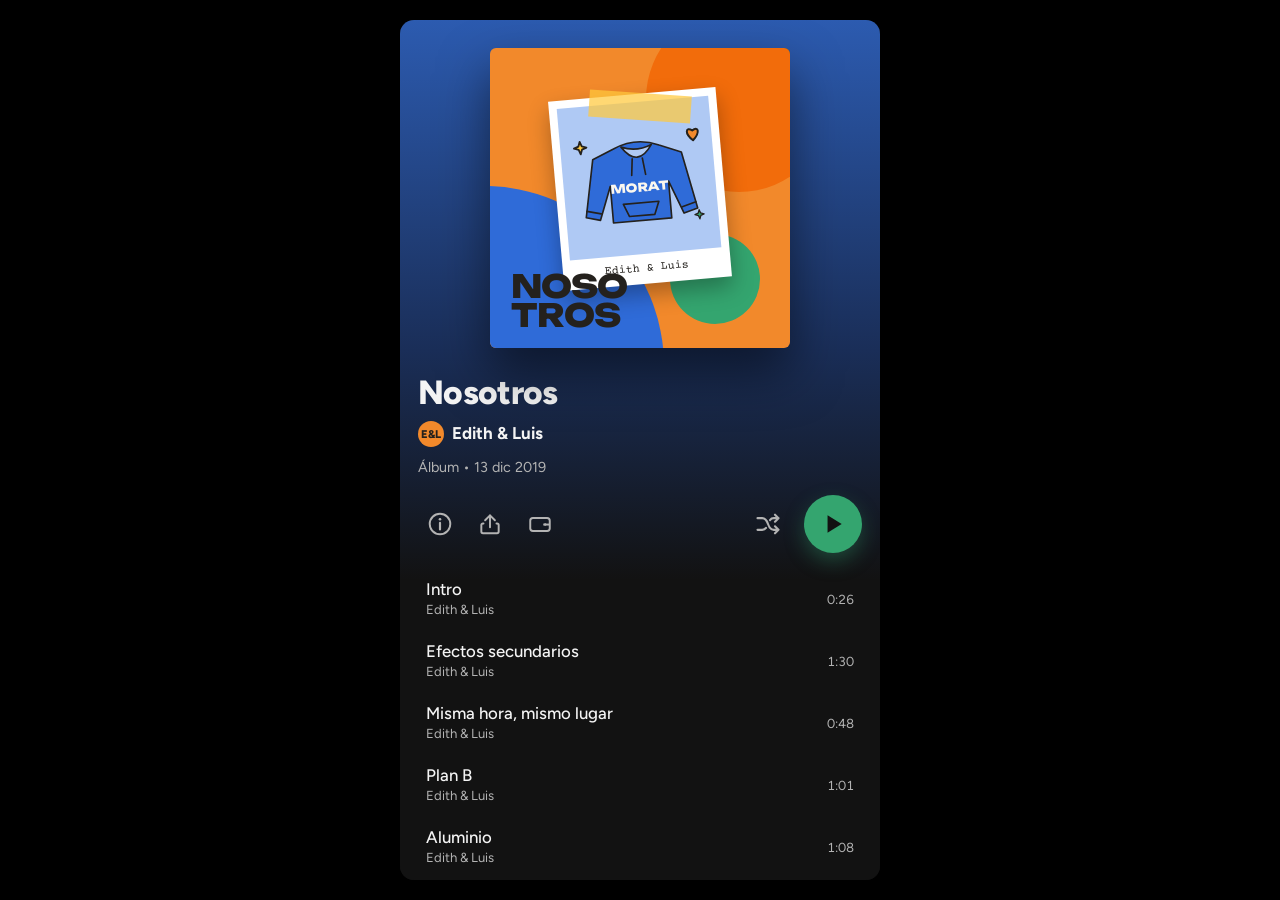
==== index.html @ 397068e6 "Narración: la siguiente canción ya no arranca en su última palabra terminar() deja luz = 1e9; irTrac" ====
<!doctype html>
<html lang="es">
<head>
<meta charset="utf-8">
<meta name="viewport" content="width=device-width, initial-scale=1, viewport-fit=cover">
<title>Nosotros · Edith y Luis</title>
<link rel="manifest" href="manifest.webmanifest">
<meta name="theme-color" content="#1B2F5C">
<link rel="icon" href="icono-192.png">
<link rel="apple-touch-icon" href="icono-192.png">
<meta name="apple-mobile-web-app-title" content="Nosotros">
<link rel="preconnect" href="https://fonts.googleapis.com">
<link rel="preconnect" href="https://fonts.gstatic.com" crossorigin>
<link rel="stylesheet" href="https://fonts.googleapis.com/css2?family=Courier+Prime:wght@400;700&family=Figtree:wght@400;500;600;700;800&family=Fraunces:ital,opsz,wght@0,9..144,600;1,9..144,400;1,9..144,500&family=Unbounded:wght@600;700;800&display=swap">
<style>
/* Layout: la historia es un disco. Portada + lista de canciones; cada capítulo es un track cuya letra (la historia) aparece línea por línea, con recuerdos pegados como en un álbum de fotos. Look único oscuro, sin modo claro. */
:root {
  color-scheme: dark;
  --app: #121212;
  --app-2: #1E1E1E;
  --app-3: #2A2A2A;
  --txt: #F4F4F4;
  --txt-2: #B3B3B3;
  --papel: #FBF7EF;
  --papel-2: #F1EADC;
  --tinta: #24211D;
  --tinta-2: #5E574D;
  --cinta: rgba(255, 201, 61, .72);
  --verde-play: #34A56F;

  --ink: #24211D; --ink-soft: #5E574D; --paper: #FBF7EF; --blanco: #FFFFFF;
  --azul: #2F6BD8; --azul-claro: #AFC9F4;
  --naranja: #F2892B; --naranja-os: #C9581A; --naranja-claro: #F7B777;
  --gris: #8C96A8; --gris-claro: #D5DAE3;
  --amarillo: #FFC93D; --verde: #34A56F; --cafe: #9A6A44;

  --f-display: "Unbounded", "Arial Black", system-ui, sans-serif;
  --f-ui: "Figtree", system-ui, -apple-system, "Segoe UI", sans-serif;
  --f-serif: "Fraunces", Georgia, serif;
  --f-maquina: "Courier Prime", "Courier New", ui-monospace, monospace;

  --ease: cubic-bezier(.2, .7, .2, 1);
}
* { box-sizing: border-box; }
html, body { height: 100%; }
body { margin: 0; background: #000; color: var(--txt); font-family: var(--f-ui); font-size: 17px; line-height: 1.5; overflow: hidden; -webkit-tap-highlight-color: transparent; -webkit-font-smoothing: antialiased; }
button { font: inherit; color: inherit; cursor: pointer; }
a { color: inherit; }
:focus-visible { outline: 2px solid var(--txt); outline-offset: 3px; border-radius: 6px; }
[hidden] { display: none !important; }
.sr { position: absolute; width: 1px; height: 1px; overflow: hidden; clip: rect(0 0 0 0); white-space: nowrap; }
.maquina { font-family: var(--f-maquina); }
.mono { font-family: var(--f-maquina); font-size: .8rem; letter-spacing: .04em; }

/* ---------- app ---------- */
.app { position: relative; height: 100%; max-width: 480px; margin: 0 auto; background: var(--app); overflow: hidden; display: grid; grid-template-rows: 1fr auto; }
.vistas { position: relative; overflow: hidden; }
.vista { position: absolute; inset: 0; overflow-y: auto; overscroll-behavior: contain; animation: entra .45s var(--ease); }
@keyframes entra { from { opacity: 0; transform: translateY(14px); } }

/* ---------- inicio (portada del disco) ---------- */
.inicio { background: var(--app); }
.inicio .pad { background: linear-gradient(180deg, #2C5BB0 0, #1A2E58 330px, var(--app) 560px) no-repeat; }
.inicio .pad { padding: 28px 18px 40px; display: flex; flex-direction: column; gap: 16px; }
.portada-arte { position: relative; width: min(72%, 300px); margin-bottom: 10px; aspect-ratio: 1; align-self: center; border-radius: 6px; overflow: hidden; background: var(--naranja); box-shadow: 0 24px 50px rgba(0, 0, 0, .5); }
.portada-arte .c1 { position: absolute; width: 120%; aspect-ratio: 1; border-radius: 50%; background: var(--azul); left: -62%; bottom: -66%; }
.portada-arte .c2 { position: absolute; width: 62%; aspect-ratio: 1; border-radius: 50%; background: var(--amarillo); right: -14%; top: -14%; mix-blend-mode: multiply; }
.portada-arte .c3 { position: absolute; width: 30%; aspect-ratio: 1; border-radius: 50%; background: var(--verde); right: 10%; bottom: 8%; }
.portada-arte .pol { position: absolute; left: 50%; top: 47%; width: 56%; transform: translate(-50%, -50%) rotate(-5deg); background: var(--blanco); padding: 8px 8px 30px; box-shadow: 0 10px 22px rgba(0, 0, 0, .3); }
.portada-arte .pol .foto { aspect-ratio: 1; background: var(--azul-claro); display: grid; place-items: center; overflow: hidden; }
.portada-arte .pol .foto img { width: 100%; height: 100%; object-fit: cover; }
.portada-arte .pol .foto svg { width: 92%; }
.portada-arte .pol .pie { position: absolute; left: 0; right: 0; bottom: 7px; text-align: center; font-family: var(--f-maquina); font-size: .72rem; color: var(--tinta); }
.portada-arte .cinta { position: absolute; width: 34%; height: 9%; background: var(--cinta); left: 33%; top: 15%; transform: rotate(4deg); }
.portada-arte .titulo-arte { position: absolute; left: 7%; bottom: 6%; font-family: var(--f-display); font-weight: 800; font-size: clamp(1.4rem, 7.5vw, 2rem); line-height: .9; letter-spacing: -.03em; color: var(--tinta); }
.disco-info { display: flex; flex-direction: column; gap: 6px; }
.disco-info { gap: 10px; }
.disco-info h1 { margin: 0; font-family: var(--f-ui); font-weight: 800; font-size: clamp(1.7rem, 8vw, 2.1rem); letter-spacing: -.02em; line-height: 1.1; }
.disco-info .artista { display: flex; align-items: center; gap: 8px; font-weight: 700; }
.disco-info .artista .av { width: 26px; height: 26px; border-radius: 50%; background: var(--naranja); display: grid; place-items: center; font-size: .7rem; color: var(--tinta); font-weight: 800; }
.disco-info .meta { color: var(--txt-2); font-size: .9rem; }
.acciones .izq, .acciones .der { display: flex; align-items: center; gap: 6px; }
.accion { width: 44px; height: 44px; border: 0; background: none; color: var(--txt-2); border-radius: 50%; display: grid; place-items: center; transition: color .2s, transform .15s var(--ease); }
.accion:hover { color: var(--txt); transform: scale(1.06); }
.pie-disco { margin-top: 10px; color: var(--txt-2); font-size: .88rem; display: flex; flex-direction: column; gap: 2px; }
.pie-disco p { margin: 0; }
.pie-disco p:first-child { color: var(--txt); font-weight: 600; }
.pie-disco .copy { font-size: .78rem; margin-top: 6px; }
.contador-linea { font-family: var(--f-serif); font-style: italic; font-size: 1.15rem; color: var(--txt); margin: 0; }
.contador-linea b { font-family: var(--f-ui); font-style: normal; font-weight: 800; color: var(--amarillo); }
.acciones { display: flex; align-items: center; justify-content: space-between; gap: 12px; }
.acciones .mini { color: var(--txt-2); font-size: .85rem; }
.play-grande { width: 58px; height: 58px; margin-left: 8px; border-radius: 50%; border: 0; background: var(--verde-play); color: #121212; display: grid; place-items: center; flex: none; transition: transform .15s var(--ease); box-shadow: 0 8px 20px rgba(52, 165, 111, .35); }
.play-grande:hover { transform: scale(1.05); }
.play-grande:active { transform: scale(.96); }
.tracklist { list-style: none; margin: 0; padding: 0; display: flex; flex-direction: column; }
.tracklist button { width: 100%; min-height: 62px; display: grid; grid-template-columns: 1fr auto; gap: 14px; align-items: center; background: none; border: 0; border-radius: 8px; padding: 8px 8px; text-align: left; transition: background-color .2s; }
.tracklist button:hover { background: var(--app-2); }
.tracklist .i { color: var(--txt-2); text-align: right; font-variant-numeric: tabular-nums; }
.tracklist .nom { font-weight: 500; font-size: 1.05rem; line-height: 1.25; display: block; }
.tracklist .eq { display: inline-flex; align-items: flex-end; gap: 2px; height: 11px; margin-right: 6px; }
.tracklist .eq i { width: 3px; background: var(--verde-play); border-radius: 1px; animation: eq 1s ease-in-out infinite; }
.tracklist .eq i:nth-child(2) { animation-delay: -.4s; } .tracklist .eq i:nth-child(3) { animation-delay: -.7s; }
@keyframes eq { 0%, 100% { height: 3px; } 50% { height: 11px; } }
.tracklist .sub { color: var(--txt-2); font-size: .82rem; display: block; }
.tracklist .on .nom { color: var(--verde-play); }
.hoy { display: flex; flex-direction: column; gap: 14px; }
.hoy-cab { display: flex; align-items: center; gap: 12px; }
.hoy-cab .mini-arte { width: 52px; height: 52px; flex: none; border-radius: 6px; background: linear-gradient(135deg, var(--naranja) 0 50%, var(--azul) 50%); display: grid; place-items: center; font-family: var(--f-display); font-weight: 800; font-size: .72rem; color: #121212; letter-spacing: -.02em; box-shadow: 0 6px 14px rgba(0, 0, 0, .35); }
.hoy-cab b { display: block; font-size: 1.05rem; font-weight: 800; line-height: 1.2; }
.hoy-cab span { display: block; font-size: .82rem; color: var(--txt-2); }
.hoy-letra { border-radius: 12px; padding: 18px 18px 20px; background: var(--c, #D9572B); color: #fff; display: flex; flex-direction: column; gap: 10px; }
.hoy-letra .lbl { font-size: .78rem; font-weight: 800; letter-spacing: .02em; opacity: .85; }
.hoy-letra p { margin: 0; font-weight: 800; font-size: clamp(1.3rem, 6vw, 1.55rem); line-height: 1.25; letter-spacing: -.015em; }
.hoy-especial { margin: 0; display: flex; align-items: center; gap: 10px; background: var(--app-2); border-radius: 10px; padding: 10px 12px; font-weight: 700; font-size: .92rem; }
.hoy-especial::before { content: ""; width: 10px; height: 10px; border-radius: 50%; background: var(--verde-play); flex: none; }
.hoy-datos { display: grid; grid-template-columns: repeat(4, 1fr); gap: 6px; }
.hoy-datos div { background: var(--app-2); border-radius: 10px; padding: 12px 6px 10px; text-align: center; display: flex; flex-direction: column; gap: 2px; }
.hoy-datos b { font-family: var(--f-display); font-weight: 800; font-size: 1.6rem; line-height: 1; font-variant-numeric: tabular-nums; }
.hoy-datos span { font-size: .75rem; color: var(--txt-2); }
.hoy-pie { margin: -6px 0 0; font-size: .78rem; color: var(--txt-2); text-align: center; }
.hoy-filas { display: flex; flex-direction: column; }
.hoy-linea { margin: 0; display: grid; grid-template-columns: 1fr auto; gap: 12px; align-items: center; padding: 10px 2px; border-top: 1px solid var(--app-3); font-size: .92rem; color: var(--txt-2); }
.hoy-linea b { color: var(--txt); font-size: 1rem; font-variant-numeric: tabular-nums; white-space: nowrap; }
.tracklist .cerrada { width: 100%; min-height: 62px; display: grid; grid-template-columns: 1fr auto; gap: 14px; align-items: center; padding: 8px; color: var(--txt-2); }
.tracklist .cerrada .i { display: grid; place-items: center; }
.nuevo { display: inline-block; vertical-align: middle; margin-left: 6px; padding: 1px 8px; border-radius: 999px; background: var(--verde-play); color: #121212; font-size: .68rem; font-weight: 800; letter-spacing: .04em; text-transform: uppercase; }
.sub-lado { font-family: var(--f-ui); font-weight: 500; font-size: .82rem; color: var(--txt-2); letter-spacing: 0; margin-left: 6px; }
.seccion-t { margin: 14px 0 0; font-family: var(--f-ui); font-weight: 800; font-size: 1.35rem; letter-spacing: -.01em; }
.nota-papel { background: var(--app-2); border-radius: 12px; padding: 18px 18px 16px; display: flex; flex-direction: column; gap: 10px; }
.nota-papel ol { margin: 0; padding-left: 1.2em; display: flex; flex-direction: column; gap: 8px; font-size: .92rem; color: var(--txt-2); }
.nota-papel h3 { margin: 0; font-family: var(--f-display); font-weight: 700; font-size: 1.05rem; letter-spacing: -.01em; }

/* ---------- track (capítulo) ---------- */
.track { background: var(--bg); color: var(--tt); }
.track .pad { padding: 14px 20px 60px; display: flex; flex-direction: column; gap: 22px; min-height: 100%; }
.t-head { display: grid; grid-template-columns: 44px 1fr 44px; align-items: center; gap: 8px; text-align: center; }
.t-head .lbl { font-size: .72rem; letter-spacing: .14em; text-transform: uppercase; font-weight: 700; opacity: .9; }
.icono { width: 44px; height: 44px; border-radius: 50%; border: 0; background: transparent; display: grid; place-items: center; }
.icono:hover { background: color-mix(in srgb, var(--tt) 12%, transparent); }
.arte { position: relative; width: min(78%, 300px); align-self: center; background: var(--blanco); padding: 10px 10px 36px; transform: rotate(var(--rot, -2deg)); box-shadow: 0 18px 40px rgba(0, 0, 0, .35); }
.arte .cuadro { aspect-ratio: 1; background: var(--papel-2); display: grid; place-items: center; overflow: hidden; }
.arte .cuadro img { width: 100%; height: 100%; object-fit: cover; }
.arte .cuadro svg { width: 90%; height: auto; }
.arte .pie { position: absolute; left: 0; right: 0; bottom: 9px; text-align: center; font-family: var(--f-maquina); font-size: .78rem; color: var(--tinta); }
.arte::before { content: ""; position: absolute; width: 90px; height: 24px; background: var(--cinta); top: -11px; left: 50%; transform: translateX(-50%) rotate(3deg); z-index: 1; }
.t-info { display: flex; justify-content: space-between; align-items: center; gap: 14px; }
.t-info h2 { margin: 0; font-family: var(--f-display); font-weight: 700; font-size: clamp(1.4rem, 6.6vw, 1.75rem); letter-spacing: -.02em; line-height: 1.1; text-wrap: balance; }
.t-info p { margin: 4px 0 0; opacity: .82; font-size: .92rem; }
.t-info > div { min-width: 0; }

/* letra */
.letra { display: flex; flex-direction: column; gap: 22px; cursor: pointer; padding-bottom: 8px; }
.ly { transition: opacity .5s var(--ease), transform .5s var(--ease); }
.ly[data-e="futuro"] { display: none; }
.ly[data-e="actual"] { animation: aparece .6s var(--ease); }
@keyframes aparece { from { opacity: 0; transform: translateY(16px); } }
.ly p { margin: 0; font-weight: 800; font-size: clamp(1.45rem, 6.4vw, 1.7rem); line-height: 1.28; letter-spacing: -.015em; text-wrap: pretty; }
.ly .w { transition: opacity .35s ease, text-shadow .35s ease; }
.ly[data-e="actual"]:not(.blk) .w { opacity: .38; }
.ly[data-e="actual"] .w.on { opacity: 1; text-shadow: 0 0 18px color-mix(in srgb, var(--tt) 35%, transparent); }
.ly .sec { display: block; margin-bottom: 10px; font-family: var(--f-maquina); font-weight: 700; font-size: .85rem; letter-spacing: .02em; opacity: .85; }
.ly .script, .ly em { font-family: var(--f-serif); font-style: italic; font-weight: 500; letter-spacing: 0; }
.ly .script { font-size: 1.08em; }
.siguele { align-self: center; display: inline-flex; align-items: center; gap: 8px; font-size: .8rem; font-weight: 700; letter-spacing: .12em; text-transform: uppercase; opacity: .8; }
.siguele::before { content: ""; width: 8px; height: 8px; border-radius: 50%; background: currentColor; animation: late 1.4s ease-in-out infinite; }
@keyframes late { 50% { transform: scale(1.7); opacity: .4; } }

/* recuerdos pegados (papel) */
.insert { position: relative; background: var(--papel); color: var(--tinta); padding: 22px 18px 18px; transform: rotate(var(--r, -1deg)); box-shadow: 0 12px 26px rgba(0, 0, 0, .28); display: flex; flex-direction: column; gap: 12px; cursor: default; font-size: 1rem; }
.insert::before { content: ""; position: absolute; width: 86px; height: 22px; background: var(--cinta); top: -11px; left: 22px; transform: rotate(-4deg); }
.insert:nth-of-type(even) { --r: 1.2deg; }
.insert:nth-of-type(even)::before { left: auto; right: 22px; transform: rotate(5deg); }
.insert p { margin: 0; }
.doodle { width: 100%; max-width: 260px; height: auto; align-self: center; overflow: visible; }
.doodle .k { stroke: var(--tinta); stroke-width: 2.6; stroke-linecap: round; stroke-linejoin: round; }
.f-none { fill: none; } .f-ink { fill: var(--tinta); } .f-paper { fill: var(--papel); } .f-blanco { fill: var(--blanco); }
.f-azul { fill: var(--azul); } .f-azul-claro { fill: var(--azul-claro); } .f-naranja { fill: var(--naranja); } .f-naranja-os { fill: var(--naranja-os); }
.f-naranja-claro { fill: var(--naranja-claro); } .f-gris { fill: var(--gris); } .f-gris-claro { fill: var(--gris-claro); }
.f-amarillo { fill: var(--amarillo); } .f-verde { fill: var(--verde); } .f-cafe { fill: var(--cafe); }
.t-marker { font-family: var(--f-display); font-weight: 800; }
.t-script { font-family: var(--f-serif); font-style: italic; }
.t-maq { font-family: var(--f-maquina); font-weight: 700; }

.flip, .cajabtn, .nubebtn { border: 0; background: none; padding: 0; display: flex; flex-direction: column; align-items: center; gap: 6px; align-self: center; width: 100%; max-width: 280px; }
.pista { font-family: var(--f-maquina); font-size: .85rem; color: var(--tinta-2); display: inline-flex; align-items: center; gap: 8px; }
.pista::before { content: ""; width: 7px; height: 7px; border-radius: 50%; background: var(--naranja); animation: late 1.4s ease-in-out infinite; }
.lead { font-family: var(--f-serif); font-style: italic; font-size: 1.3rem; line-height: 1.25; margin: 0; }
.centro { text-align: center; align-self: center; }

.celus { display: grid; grid-template-columns: 1fr 1fr; gap: 10px; }
.celu { border-radius: 22px; background: #111; padding: 6px; min-width: 0; }
.celu .pantalla { background: var(--blanco); border-radius: 17px; padding: 10px 10px 14px; display: flex; flex-direction: column; gap: 8px; }
.celu .notch { width: 36%; height: 5px; border-radius: 6px; background: #111; align-self: center; }
.celu .de { color: var(--tinta-2); font-family: var(--f-maquina); font-size: .78rem; }
.celu .contacto { display: flex; align-items: center; gap: 8px; border-top: 1px solid var(--gris-claro); padding-top: 8px; min-width: 0; }
.celu .avatar { flex: none; width: 28px; height: 28px; border-radius: 50%; display: grid; place-items: center; font-weight: 800; font-size: .85rem; color: var(--blanco); }
.celu .nom { font-weight: 700; font-size: .9rem; line-height: 1.1; min-width: 0; }

.servilletita { align-self: center; background: var(--blanco); padding: 18px 22px; transform: rotate(-3deg); box-shadow: 0 6px 14px rgba(0, 0, 0, .12); font-family: var(--f-serif); font-style: italic; font-size: 1.8rem; line-height: 1.1; text-align: center; background-image: linear-gradient(135deg, transparent 49.7%, rgba(36, 33, 29, .07) 50%, transparent 50.3%); }


.anillos { border: 0; background: none; padding: 0; display: flex; flex-direction: column; align-items: center; gap: 6px; align-self: center; width: 100%; max-width: 280px; }
.anillos .anillo { transition: transform .9s var(--ease); transform-box: view-box; }
.anillos .izq { transform: translateX(-58px) rotate(-10deg); transform-origin: 110px 72px; }
.anillos .der { transform: translateX(58px) rotate(10deg); transform-origin: 110px 72px; }
.anillos .corazon-an { opacity: 0; transition: opacity .5s var(--ease) .6s; }
.anillos.juntos .izq { transform: translateX(-17px); }
.anillos.juntos .der { transform: translateX(17px); }
.anillos.juntos .corazon-an { opacity: 1; }
.inventario { display: grid; grid-template-columns: 1fr 1fr; gap: 14px; }
.inventario > div { min-width: 0; }
.inventario h4 { margin: 0 0 6px; font-family: var(--f-maquina); font-weight: 700; font-size: .9rem; color: var(--naranja-os); }
.inventario ul { margin: 0; padding-left: 1.05em; display: flex; flex-direction: column; gap: 4px; font-size: .92rem; line-height: 1.35; }

.nubebtn .nube-g, .nubebtn .sol-g { transition: transform 1.2s var(--ease), opacity 1.2s var(--ease); transform-box: fill-box; transform-origin: center; }
.nubebtn .sol-g { opacity: 0; transform: scale(.4); }
.nubebtn.despejada .nube-g { transform: translateX(120%); opacity: 0; }
.nubebtn.despejada .sol-g { opacity: 1; transform: scale(1); }
.revelado { font-family: var(--f-serif); font-style: italic; font-size: 1.5rem; line-height: 1.15; color: var(--azul); text-align: center; margin: 0; }

.cuaderno { align-self: center; width: min(100%, 280px); min-height: 210px; border: 0; border-radius: 4px 14px 14px 4px; background: var(--azul); color: var(--blanco); padding: 24px 20px 24px 36px; position: relative; text-align: left; box-shadow: inset 10px 0 0 rgba(0, 0, 0, .2), 0 8px 18px rgba(0, 0, 0, .2); display: flex; flex-direction: column; justify-content: center; gap: 10px; }
.cuaderno .c-tit { font-family: var(--f-display); font-weight: 800; font-size: 1.35rem; line-height: 1.05; letter-spacing: -.02em; }
.cuaderno .c-sub { font-family: var(--f-serif); font-style: italic; font-size: 1.3rem; line-height: 1; color: var(--amarillo); }
.cuaderno .c-pista { font-family: var(--f-maquina); font-size: .8rem; opacity: .9; }
.cuaderno.abierto { background: var(--blanco); background-image: repeating-linear-gradient(0deg, transparent 0 29px, var(--azul-claro) 29px 30px); color: var(--tinta); box-shadow: inset 2px 0 0 var(--naranja), 0 8px 18px rgba(0, 0, 0, .14); }
.cuaderno .pagina-c { font-family: var(--f-serif); font-style: italic; font-size: 1.5rem; line-height: 1.2; }
.cuaderno .pagina-c b { font-family: var(--f-maquina); font-style: normal; font-size: .85rem; color: var(--naranja-os); }

.frasco-wrap { display: flex; flex-direction: column; align-items: center; gap: 12px; }
.papelito { align-self: center; max-width: 300px; background: var(--blanco); padding: 14px 16px; font-family: var(--f-serif); font-style: italic; font-size: 1.3rem; line-height: 1.2; text-align: center; box-shadow: 0 6px 14px rgba(0, 0, 0, .14); border-top: 6px solid var(--c, var(--naranja)); transform: rotate(var(--r, 2deg)); }
.papelito.sale { animation: sale .45s var(--ease); }
@keyframes sale { from { transform: translateY(40px) rotate(0) scale(.6); opacity: 0; } }

.discos { display: grid; grid-template-columns: repeat(3, 1fr); gap: 8px; }
.discos a { display: flex; flex-direction: column; align-items: center; gap: 6px; text-decoration: none; text-align: center; min-width: 0; padding: 8px 2px; border-radius: 10px; font-weight: 700; font-size: .9rem; line-height: 1.1; transition: background-color .2s; }
.discos a:hover { background: var(--papel-2); }
.disco { animation: gira 6s linear infinite; }
@keyframes gira { to { transform: rotate(360deg); } }
.lista { list-style: none; margin: 0; padding: 0; display: flex; flex-direction: column; }
.lista li { display: flex; align-items: center; gap: 12px; padding: 8px 0; border-bottom: 1px dotted var(--tinta-2); }
.lista li:last-child { border-bottom: 0; }
.lista svg { flex: none; }
.lista .pend { font-family: var(--f-serif); font-style: italic; color: var(--naranja-os); }
.boleto { display: grid; grid-template-columns: 1fr auto; background: var(--amarillo); border-radius: 10px; overflow: hidden; }
.boleto .b-main { padding: 14px 16px; display: flex; flex-direction: column; gap: 2px; min-width: 0; }
.boleto .b-art { font-family: var(--f-display); font-weight: 800; font-size: 2rem; line-height: .95; letter-spacing: -.02em; }
.boleto .b-stub { border-left: 2px dashed var(--tinta); padding: 10px 16px; display: flex; flex-direction: column; align-items: center; justify-content: center; background: var(--papel); text-align: center; }
.boleto .b-num { font-family: var(--f-display); font-weight: 800; font-size: 1.9rem; line-height: 1; font-variant-numeric: tabular-nums; }
label.lbl { font-weight: 700; }
input[type="text"], textarea { width: 100%; color: var(--tinta); background: var(--blanco); border: 1px solid var(--tinta-2); border-radius: 10px; padding: 10px 12px; font-family: var(--f-serif); font-style: italic; font-size: 1.25rem; line-height: 1.3; }
input[type="text"] { min-height: 50px; }
textarea { min-height: 120px; resize: vertical; }
input[type="text"]:focus, textarea:focus { outline: 2px solid var(--azul); outline-offset: 1px; }
.guardado { font-family: var(--f-maquina); font-size: .8rem; color: var(--verde); min-height: 1.2em; margin: 0; }
.col { display: flex; flex-direction: column; gap: 10px; }
.fila { display: flex; gap: 10px; flex-wrap: wrap; align-items: center; }

.reloj-grid { display: grid; grid-template-columns: repeat(4, 1fr); gap: 6px; }
.reloj-grid div { border-radius: 10px; padding: 14px 4px 10px; text-align: center; display: flex; flex-direction: column; gap: 4px; min-width: 0; color: var(--blanco); }
.reloj-grid div:nth-child(1) { background: var(--azul); }
.reloj-grid div:nth-child(2) { background: var(--naranja-os); }
.reloj-grid div:nth-child(3) { background: #2E8B57; }
.reloj-grid div:nth-child(4) { background: #C4473E; }
.reloj-grid b { font-family: var(--f-display); font-weight: 800; font-size: clamp(1.6rem, 8.5vw, 2.3rem); line-height: .9; letter-spacing: -.03em; font-variant-numeric: tabular-nums; }
.reloj-grid span { font-family: var(--f-maquina); font-size: .82rem; }
.dato { display: grid; grid-template-columns: auto 1fr; gap: 12px; align-items: baseline; }
.dato b { font-family: var(--f-display); font-weight: 800; font-size: 2rem; line-height: 1; color: var(--naranja-os); font-variant-numeric: tabular-nums; }

/* ---------- outro del track ---------- */
.outro { display: flex; flex-direction: column; gap: 18px; padding-top: 10px; border-top: 1px solid color-mix(in srgb, var(--tt) 25%, transparent); animation: entra .5s var(--ease); }
.outro .fin { font-family: var(--f-maquina); font-weight: 700; font-size: .85rem; letter-spacing: .04em; opacity: .85; text-align: center; }
.cancion { display: flex; align-items: center; gap: 14px; background: rgba(0, 0, 0, .28); color: var(--tt); border-radius: 12px; padding: 12px 14px; text-decoration: none; min-height: 64px; transition: background-color .2s; }
.cancion:hover { background: rgba(0, 0, 0, .4); }
.cancion .info { display: flex; flex-direction: column; min-width: 0; line-height: 1.2; }
.cancion .lbl { font-size: .72rem; letter-spacing: .12em; text-transform: uppercase; font-weight: 700; opacity: .85; }
.cancion .tit { font-weight: 700; }
.cancion .ir { margin-left: auto; flex: none; width: 40px; height: 40px; border-radius: 50%; background: var(--verde-play); color: #121212; display: grid; place-items: center; }
.nota { align-self: stretch; text-align: left; border: 0; min-height: 50px; background: var(--papel); color: var(--tinta); padding: 14px 16px; transform: rotate(.8deg); box-shadow: 0 8px 18px rgba(0, 0, 0, .25); display: flex; flex-direction: column; gap: 4px; }
.nota .tapa { font-family: var(--f-maquina); font-size: .85rem; color: var(--tinta-2); }
.nota .dentro { font-family: var(--f-serif); font-style: italic; font-size: 1.3rem; line-height: 1.25; }
.nota[aria-expanded="false"] .dentro { display: none; }
.recuerdo { display: flex; gap: 12px; align-items: center; margin: 0; font-family: var(--f-serif); font-style: italic; font-size: 1.2rem; line-height: 1.25; }
.recuerdo svg { flex: none; }
.quiz { background: var(--papel); color: var(--tinta); padding: 22px 16px 16px; display: flex; flex-direction: column; gap: 10px; position: relative; transform: rotate(-.6deg); box-shadow: 0 12px 26px rgba(0, 0, 0, .28); }
.quiz::before { content: ""; position: absolute; width: 86px; height: 22px; background: var(--cinta); top: -11px; right: 26px; transform: rotate(4deg); }
.quiz .q-lbl { font-family: var(--f-maquina); font-size: .85rem; color: var(--naranja-os); }
.quiz .q { margin: 0; font-weight: 800; font-size: 1.2rem; line-height: 1.25; }
.quiz .ops { display: flex; flex-direction: column; gap: 8px; }
.quiz .op { min-height: 50px; text-align: left; padding: 10px 14px; border-radius: 10px; background: var(--blanco); border: 1px solid var(--gris-claro); font-size: 1rem; transition: border-color .2s; }
.quiz .op:hover:not(:disabled) { border-color: var(--tinta); }
.quiz .op:disabled { cursor: default; }
.quiz .op.mal { color: var(--gris); text-decoration: line-through; }
.quiz .op.bien { background: #DDF1E5; border-color: var(--verde); }
.rasca-wrap { display: flex; flex-direction: column; gap: 8px; margin-top: 6px; }
.rasca-lbl { color: var(--naranja-os); }
.rasca { position: relative; border-radius: 12px; overflow: hidden; box-shadow: 0 6px 16px rgba(0, 0, 0, .18); }
.rasca canvas { position: absolute; inset: 0; width: 100%; height: 100%; touch-action: none; cursor: grab; transition: opacity .7s var(--ease); }
.rasca.hecho canvas { opacity: 0; pointer-events: none; }
.rasca-alt { align-self: center; background: none; border: 0; font-family: var(--f-maquina); font-size: .8rem; color: var(--tinta-2); text-decoration: underline; min-height: 40px; }
.rasca.hecho + .rasca-alt { display: none; }
.vale { display: grid; grid-template-columns: auto 1fr; background: var(--amarillo); color: var(--tinta); min-height: 132px; border-radius: 12px; overflow: hidden; }
.vale .talon { writing-mode: vertical-rl; transform: rotate(180deg); background: var(--tinta); color: var(--amarillo); font-family: var(--f-maquina); font-weight: 700; font-size: .8rem; letter-spacing: .18em; padding: 12px 9px; text-align: center; }
.vale .cuerpo-v { padding: 14px 16px; display: flex; flex-direction: column; justify-content: center; gap: 8px; border-left: 2px dashed rgba(36, 33, 29, .35); min-width: 0; }
.vale .v-txt { margin: 0; font-family: var(--f-serif); font-style: italic; font-size: 1.3rem; line-height: 1.2; }
.vale .v-pie { margin: 0; font-family: var(--f-maquina); font-size: .72rem; color: var(--tinta-2); }
.vale.mayor { background: var(--verde-play); }
.vale.mayor .talon { color: var(--verde-play); }
.cartera { display: flex; flex-direction: column; gap: 12px; }
.cartera .cab { display: flex; justify-content: space-between; align-items: baseline; gap: 10px; }
.cartera .cuenta { color: var(--txt-2); font-size: .9rem; font-variant-numeric: tabular-nums; }
.cartera .item { display: flex; flex-direction: column; gap: 8px; }
.cartera .canjear { align-self: flex-end; display: inline-flex; align-items: center; gap: 8px; min-height: 40px; padding: 6px 16px; border-radius: 999px; background: var(--verde-play); color: #121212; font-weight: 800; font-size: .9rem; text-decoration: none; }
.bloqueados { display: flex; flex-wrap: wrap; gap: 8px; }
.bloqueados span { width: 52px; height: 40px; border: 2px dashed #3A3A3A; border-radius: 8px; display: grid; place-items: center; font-family: var(--f-maquina); font-weight: 700; color: var(--txt-2); }
.cartera .vacia { color: var(--txt-2); margin: 0; font-size: .95rem; }
.quiz .res { margin: 0; min-height: 1.3em; font-family: var(--f-serif); font-style: italic; font-size: 1.2rem; }
details.version { background: rgba(0, 0, 0, .22); border-radius: 12px; padding: 4px 14px; }
details.version[open] { padding-bottom: 14px; }
details.version summary { cursor: pointer; list-style: none; min-height: 52px; display: flex; align-items: center; justify-content: space-between; gap: 12px; font-weight: 700; }
details.version summary::-webkit-details-marker { display: none; }
details.version summary::after { content: "+"; flex: none; width: 32px; height: 32px; border-radius: 50%; background: var(--tt); color: var(--bg); display: grid; place-items: center; font-weight: 800; transition: transform .25s var(--ease); }
details.version[open] summary::after { transform: rotate(45deg); }
details.version p { margin: 0 0 10px; opacity: .85; font-size: .92rem; }
details.version .guardado { color: var(--tt); opacity: .8; margin-top: 6px; }
.boton { display: inline-flex; align-items: center; justify-content: center; gap: 10px; min-height: 50px; padding: 10px 24px; border-radius: 999px; border: 0; background: var(--tt); color: var(--bg); font-weight: 800; font-size: 1rem; text-decoration: none; transition: transform .15s var(--ease); }
.boton:hover { transform: scale(1.03); }
.boton:active { transform: scale(.97); }
.boton.verde { background: var(--verde-play); color: #121212; }
.boton.borde { background: transparent; color: var(--tt); box-shadow: inset 0 0 0 2px var(--tt); }
.insert .boton { background: var(--tinta); color: var(--papel); }
.insert .boton.borde { background: transparent; color: var(--tinta); box-shadow: inset 0 0 0 2px var(--tinta); }

/* ---------- final + epílogo ---------- */
.servilleta { position: relative; align-self: center; width: min(100%, 330px); background: var(--blanco); color: var(--tinta); padding: 26px 22px 22px; box-shadow: 0 14px 30px rgba(0, 0, 0, .25); transform: rotate(-2deg); clip-path: polygon(0 2%, 4% 0, 12% 1.5%, 22% 0, 35% 1%, 48% 0, 60% 1.6%, 74% 0, 86% 1.2%, 100% 0, 99% 20%, 100% 45%, 98.6% 70%, 100% 100%, 88% 98.6%, 70% 100%, 50% 98.4%, 30% 100%, 12% 98.5%, 0 100%, 1.2% 70%, 0 40%); }
.servilleta::after { content: ""; position: absolute; inset: 0; background: linear-gradient(135deg, transparent 49.7%, rgba(36, 33, 29, .07) 50%, transparent 50.3%); pointer-events: none; }
.servilleta .para { font-family: var(--f-maquina); color: var(--tinta-2); font-size: .9rem; }
.servilleta .pregunta { font-family: var(--f-serif); font-style: italic; font-size: clamp(2.3rem, 11vw, 2.9rem); line-height: 1; margin: 10px 0 4px; text-wrap: balance; }
.servilleta .otra { font-family: var(--f-serif); font-style: italic; font-size: 1.4rem; color: var(--naranja-os); line-height: 1; }
.opciones { display: flex; gap: 26px; margin-top: 20px; align-items: center; flex-wrap: wrap; position: relative; z-index: 1; }
.check { display: inline-flex; align-items: center; gap: 10px; min-height: 50px; min-width: 50px; background: none; border: 0; padding: 4px 6px; font-weight: 800; font-size: 1.6rem; line-height: 1; transition: transform .25s var(--ease); transform-origin: left center; touch-action: manipulation; color: var(--tinta); }
.check .caja { width: 32px; height: 32px; flex: none; }
.check .palomita { stroke-dasharray: 60; stroke-dashoffset: 60; transition: stroke-dashoffset .5s var(--ease); }
.check.marcado .palomita { stroke-dashoffset: 0; }
#btnNo.huye { position: fixed; z-index: 30; transition: left .25s var(--ease), top .25s var(--ease); background: var(--blanco); border-radius: 12px; box-shadow: 0 6px 18px rgba(0, 0, 0, .3); padding: 6px 12px; }
.respuesta { text-align: center; display: flex; flex-direction: column; align-items: center; gap: 10px; }
.respuesta .grande { font-family: var(--f-display); font-weight: 800; font-size: clamp(1.8rem, 8.5vw, 2.3rem); line-height: 1; letter-spacing: -.02em; margin: 0; text-wrap: balance; }
.respuesta .script { font-family: var(--f-serif); font-style: italic; font-size: 1.4rem; margin: 0; }
.ideas { display: flex; flex-wrap: wrap; gap: 8px; }
.idea { min-height: 44px; padding: 8px 14px; border-radius: 999px; background: var(--blanco); border: 1px solid var(--gris-claro); font-family: var(--f-serif); font-style: italic; font-size: 1.05rem; color: var(--tinta); }
.idea:hover { border-color: var(--tinta); }
.firmado { font-family: var(--f-serif); font-style: italic; font-size: clamp(1.9rem, 9vw, 2.4rem); line-height: 1.1; color: var(--azul); text-align: center; text-wrap: balance; margin: 0; }
.firma { text-align: center; font-family: var(--f-maquina); color: var(--tinta-2); margin: 0; font-size: .9rem; }
.aviso { font-size: .88rem; margin: 0; min-height: 1.3em; opacity: .85; }
.resumen { white-space: pre-wrap; font-family: var(--f-maquina); font-size: .8rem; line-height: 1.5; margin: 0; background: var(--papel); color: var(--tinta); border-radius: 4px; padding: 14px; max-height: 240px; overflow: auto; }

/* ---------- reproductor ---------- */
.player { background: #0B0B0B; padding: 10px 16px calc(8px + env(safe-area-inset-bottom, 0px)); display: flex; flex-direction: column; gap: 6px; border-top: 1px solid #222; }
.player .ahora { display: flex; align-items: baseline; gap: 8px; min-width: 0; line-height: 1.2; }
.player .ahora { justify-content: space-between; }
.player .ahora .txt-ahora { display: flex; align-items: baseline; gap: 8px; min-width: 0; }
.voz { flex: none; display: inline-flex; align-items: center; gap: 6px; min-height: 32px; padding: 4px 12px; border-radius: 999px; border: 1px solid #3A3A3A; background: none; color: var(--txt-2); font-size: .78rem; font-weight: 700; transition: background-color .2s, color .2s, border-color .2s; }
.voz[aria-pressed="true"] { background: var(--verde-play); border-color: var(--verde-play); color: #0B0B0B; }
.player .ahora b { font-size: .92rem; white-space: nowrap; overflow: hidden; text-overflow: ellipsis; min-width: 0; }
.player .ahora span { font-size: .78rem; color: var(--txt-2); white-space: nowrap; flex: none; }
.seek { position: relative; height: 22px; display: flex; align-items: center; cursor: pointer; touch-action: none; }
.seek .riel { position: relative; width: 100%; height: 4px; border-radius: 4px; background: #3A3A3A; }
.seek .lleno { position: absolute; left: 0; top: 0; bottom: 0; width: 0; border-radius: 4px; background: var(--txt); }
.seek .perilla { position: absolute; top: 50%; left: 0; width: 13px; height: 13px; border-radius: 50%; background: var(--txt); transform: translate(-50%, -50%) scale(0); transition: transform .15s var(--ease); }
.seek:hover .lleno, .seek.arrastrando .lleno { background: var(--verde-play); }
.seek:hover .perilla, .seek:focus-visible .perilla, .seek.arrastrando .perilla { transform: translate(-50%, -50%) scale(1); }
.tiempos { display: flex; justify-content: space-between; font-size: .72rem; color: var(--txt-2); font-variant-numeric: tabular-nums; margin-top: -4px; }
.player .ctrls { display: flex; align-items: center; justify-content: center; gap: 14px; }
.player .ctrl { width: 44px; height: 44px; border-radius: 50%; border: 0; background: none; color: var(--txt); display: grid; place-items: center; transition: transform .12s var(--ease), color .2s; }
.player .ctrl:hover:not(:disabled) { transform: scale(1.08); }
.player .ctrl:active:not(:disabled) { transform: scale(.94); }
.player .ctrl:disabled { opacity: .3; cursor: default; }
.player .ctrl.sec { color: var(--txt-2); }
.player .ctrl.pp { background: var(--txt); color: #0B0B0B; width: 56px; height: 56px; }
.aviso-pausa { position: absolute; left: 50%; bottom: calc(100% + 10px); transform: translateX(-50%); background: var(--txt); color: #0B0B0B; font-size: .82rem; font-weight: 700; padding: 6px 14px; border-radius: 999px; white-space: nowrap; pointer-events: none; animation: entra .3s var(--ease); }
.player { position: relative; }
.ly[data-e="otro"] { opacity: .5; cursor: pointer; transition: opacity .2s; }
.ly[data-e="otro"]:hover { opacity: .8; }
.ly[data-e="actual"] { cursor: pointer; }
.ly.blk[data-e="otro"] { opacity: 1; cursor: default; }
.tracklist .dur { color: var(--txt-2); font-size: .82rem; font-variant-numeric: tabular-nums; display: flex; align-items: center; gap: 8px; }

.hoja-modal { position: fixed; inset: 0; z-index: 50; display: flex; align-items: flex-end; justify-content: center; }
.hoja-modal .velo { position: absolute; inset: 0; background: rgba(0, 0, 0, .6); animation: aparecer .25s ease; }
@keyframes aparecer { from { opacity: 0; } }
.panel-hoja { position: relative; width: 100%; max-width: 480px; max-height: 92%; overflow-y: auto; background: #242424; border-radius: 18px 18px 0 0; padding: 10px 18px calc(18px + env(safe-area-inset-bottom, 0px)); display: flex; flex-direction: column; gap: 14px; animation: subir .35s var(--ease); }
@keyframes subir { from { transform: translateY(100%); } }
.panel-hoja .asa { width: 40px; height: 4px; border-radius: 4px; background: #555; align-self: center; }
.panel-hoja h2 { margin: 0; font-size: 1.1rem; font-weight: 800; text-align: center; }
.pestanas { display: flex; gap: 8px; justify-content: center; }
.pest { min-height: 36px; padding: 6px 16px; border-radius: 999px; border: 0; background: #3A3A3A; color: var(--txt); font-weight: 700; font-size: .88rem; }
.pest.on { background: var(--verde-play); color: #121212; }
.vista-qr { width: min(100%, 300px); align-self: center; border-radius: 10px; box-shadow: 0 12px 30px rgba(0, 0, 0, .45); background: #1E1E1E; aspect-ratio: 4 / 5; object-fit: cover; }
.opciones-hoja { display: flex; flex-direction: column; }
.op-hoja { display: flex; align-items: center; gap: 14px; min-height: 52px; padding: 6px 4px; border: 0; background: none; color: var(--txt); font-size: 1rem; font-weight: 600; text-decoration: none; text-align: left; border-radius: 8px; }
.op-hoja:hover { background: #2E2E2E; }
.op-hoja .ico { width: 40px; height: 40px; border-radius: 50%; background: #3A3A3A; display: grid; place-items: center; flex: none; }
.aviso-hoja { margin: 0; min-height: 1.2em; text-align: center; color: var(--verde-play); font-size: .9rem; font-weight: 700; }
canvas#confeti { position: fixed; inset: 0; width: 100%; height: 100%; pointer-events: none; z-index: 40; }

@media (max-width: 360px) { .inventario { grid-template-columns: 1fr; } }
@media (min-width: 520px) { body { padding-block: 20px; } .app { border-radius: 14px; } }
@media (prefers-reduced-motion: reduce) {
  *, *::before, *::after { transition-duration: .01ms !important; animation-duration: .01ms !important; animation-iteration-count: 1 !important; }
}
</style>
</head>
<body>

<main class="app" id="app">
  <div class="vistas" id="vistas"></div>
  <div class="player" id="player" hidden>
    <div class="ahora"><div class="txt-ahora" aria-live="polite"><b id="pTitulo"></b><span id="pSub"></span></div>
      <button class="voz" id="pVoz" aria-pressed="false" hidden><svg width="16" height="16" viewBox="0 0 24 24" aria-hidden="true"><path d="M4 9 V15 H8 L13 19 V5 L8 9 Z" fill="currentColor"/><path d="M16.5 8.5 Q19 12 16.5 15.5 M19 6 Q23 12 19 18" fill="none" stroke="currentColor" stroke-width="2" stroke-linecap="round"/></svg>Narración</button></div>
    <div class="seek" id="seek" role="slider" tabindex="0" aria-label="Avance de la canción" aria-valuemin="0" aria-valuemax="100" aria-valuenow="0">
      <div class="riel"><span class="lleno" id="pLleno"></span><span class="perilla" id="pPerilla"></span></div>
    </div>
    <div class="tiempos" aria-hidden="true"><span id="tA">0:00</span><span id="tB">0:00</span></div>
    <div class="ctrls">
      <button class="ctrl sec" id="pPrevT" aria-label="Canción anterior"><svg width="22" height="22" viewBox="0 0 24 24" aria-hidden="true"><path d="M5 5 V19" stroke="currentColor" stroke-width="2.4" stroke-linecap="round"/><path d="M19 5 L8 12 L19 19 Z" fill="currentColor"/></svg></button>
      <button class="ctrl" id="pPrev" aria-label="Línea anterior"><svg width="26" height="26" viewBox="0 0 24 24" aria-hidden="true"><path d="M11 6 L4 12 L11 18 Z M20 6 L13 12 L20 18 Z" fill="currentColor"/></svg></button>
      <button class="ctrl pp" id="pPlay" aria-label="Reproducir"><svg id="icoPlay" width="24" height="24" viewBox="0 0 24 24" aria-hidden="true"><path d="M8 5 L19 12 L8 19 Z" fill="currentColor"/></svg><svg id="icoPausa" width="22" height="22" viewBox="0 0 24 24" aria-hidden="true" hidden><rect x="6" y="5" width="4" height="14" rx="1" fill="currentColor"/><rect x="14" y="5" width="4" height="14" rx="1" fill="currentColor"/></svg></button>
      <button class="ctrl" id="pNext" aria-label="Línea siguiente"><svg width="26" height="26" viewBox="0 0 24 24" aria-hidden="true"><path d="M4 6 L11 12 L4 18 Z M13 6 L20 12 L13 18 Z" fill="currentColor"/></svg></button>
      <button class="ctrl sec" id="pNextT" aria-label="Canción siguiente"><svg width="22" height="22" viewBox="0 0 24 24" aria-hidden="true"><path d="M19 5 V19" stroke="currentColor" stroke-width="2.4" stroke-linecap="round"/><path d="M5 5 L16 12 L5 19 Z" fill="currentColor"/></svg></button>
    </div>
  </div>
</main>
<div class="hoja-modal" data-hoja hidden>
  <div class="velo" data-cerrar-hoja></div>
  <div class="panel-hoja" role="dialog" aria-modal="true" aria-labelledby="tituloHoja">
    <span class="asa" aria-hidden="true"></span>
    <h2 id="tituloHoja">Compartir «Nosotros»</h2>
    <div class="pestanas" role="tablist">
      <button role="tab" class="pest on" data-tarjeta="disco" aria-selected="true">Oscura</button>
      <button role="tab" class="pest" data-tarjeta="papel" aria-selected="false">Clara</button>
    </div>
    <img class="vista-qr" data-vista-qr src="qr/tarjeta-disco.png" alt="Tarjeta con el código QR del disco">
    <div class="opciones-hoja">
      <a class="op-hoja" data-descargar href="qr/tarjeta-disco.png" download="nosotros-qr.png">
        <span class="ico"><svg width="22" height="22" viewBox="0 0 24 24" aria-hidden="true"><path d="M12 4 V15 M7.5 10.5 L12 15 L16.5 10.5 M5 19.5 H19" fill="none" stroke="currentColor" stroke-width="2" stroke-linecap="round" stroke-linejoin="round"/></svg></span>Descargar imagen</a>
      <button class="op-hoja" data-compartir-link><span class="ico"><svg width="22" height="22" viewBox="0 0 24 24" aria-hidden="true"><circle cx="18" cy="5.5" r="2.5" fill="none" stroke="currentColor" stroke-width="2"/><circle cx="6" cy="12" r="2.5" fill="none" stroke="currentColor" stroke-width="2"/><circle cx="18" cy="18.5" r="2.5" fill="none" stroke="currentColor" stroke-width="2"/><path d="M8.2 10.8 L15.8 6.7 M8.2 13.2 L15.8 17.3" stroke="currentColor" stroke-width="2"/></svg></span>Compartir link</button>
      <button class="op-hoja" data-copiar-link><span class="ico"><svg width="22" height="22" viewBox="0 0 24 24" aria-hidden="true"><path d="M10 14 L14 10 M8.5 11.5 L6.5 13.5 A3.5 3.5 0 0 0 11.5 18.5 L13.5 16.5 M15.5 12.5 L17.5 10.5 A3.5 3.5 0 0 0 12.5 5.5 L10.5 7.5" fill="none" stroke="currentColor" stroke-width="2" stroke-linecap="round"/></svg></span>Copiar link</button>
    </div>
    <p class="aviso-hoja" data-aviso-hoja role="status"></p>
  </div>
</div>
<canvas id="confeti" hidden></canvas>

<script>
/* =========================================================
   DATOS — edita aquí.
   Fotos: pon archivos en /fotos con el nombre de "foto"
   (ej. fotos/cap-01.jpg) y fotos/portada.jpg para la portada.
   ========================================================= */
const ELLA = "Edith";
const EL = "Luis";
const PRIMER_SI = new Date(2019, 11, 13, 14, 0);   // 13 dic 2019, la servilleta
const NSQK = new Date(2027, 0, 23, 21, 0);          // 23 ene 2027


const CAPITULOS = [
  {
    titulo: "Efectos secundarios", cuando: "2019 · la prepa", foto: "fotos/cap-01.jpg",
    escenas: [
      { t: "El pasillo", p: [
        "Era 2019. Yo iba en segundo; tú, en tercero, en tu último año de prepa.",
        "Yo estaba afuera de un baño, sin hacer nada especial, con mi sudadera de Morat puesta.",
        "La del disco <em>Sobre el amor y sus efectos secundarios</em>. Con firmas y todo. Falsas, pero firmas.",
        "Entonces pasaste tú, con tu amiga.",
        "Me miraste, dijiste <span class='script'>«me gusta tu sudadera»</span>… y seguiste caminando.",
        "Así, sin más. Como si no acabaras de cambiarme el día."
      ]},
      { bloque: "sudaderaFlip" },
      { t: "Tu amiga", p: [
        "Lo que no sabías es que alcancé a oír lo que pasó después.",
        "Tu amiga te dijo que me pidieras mi Facebook. Lo dijo tan fuerte que casi lo gritó.",
        "Tú no te animaste. Así que ella vino, me lo pidió y te lo pasó.",
        "Y fuiste tú la que me escribió primero.",
        "No me acuerdo de qué decía ese mensaje. Sí me acuerdo de lo que pensé de ti: que eras muy linda, y muy interesante."
      ]},
      { t: "Tenochtitlán", p: [
        "Al poco tiempo nos pasamos los números, y con ellos llegó nuestro primer chiste local."
      ]},
      { bloque: "celulares" },
      { p: [
        "Tú me guardaste como Tenochtitlán. Yo a ti, como Hernán Cortés.",
        "Porque tú venías a conquistarme.",
        "<span class='script'>Spoiler: lo lograste. Y bastante más rápido que él.</span>"
      ]}
    ],
    cancion: { lbl: "El disco de la sudadera", tit: "Morat · Sobre el amor y sus efectos secundarios", url: "https://open.spotify.com/album/7tPz6T5lFv998HZc0O0Wh2" },
    quiz: { q: "¿Cómo te tenía guardada en mi celular?", ops: ["Tenochtitlán", "Hernán Cortés", "Adancilla"], ok: 1, bien: "Exacto. La conquistadora." }
  },
  {
    titulo: "Misma hora, mismo lugar", cuando: "2019 · los recesos", foto: "fotos/cap-02.jpg",
    escenas: [
      { t: "La mejor parte del día", p: [
        "Desde ese mensaje, el receso dejó de ser un descanso y se volvió una cita.",
        "Yo salía a buscarte y te esperaba afuera de tu salón. Casi siempre en el mismo lugar. Siempre con las mismas ganas."
      ]},
      { t: "Caminar y hablar", p: [
        "No me acuerdo qué comíamos. Me acuerdo de que caminábamos muchísimo.",
        "Me contabas cómo te había ido, cómo estaban las cosas con tus papás, lo que se te ocurriera.",
        "Y cualquier tema me parecía importante si lo contabas tú.",
        "Pasaron muchos años y se me olvidaron muchos detalles. Esa sensación, no."
      ]},
      { t: "Desde ahí", p: [
        "Creo que me gustaste de verdad desde el principio.",
        "Y ese sentimiento nunca se fue. Ni con el tiempo, ni con la distancia, ni con todo lo que vino después.",
        "<span class='script'>Como yo lo veo, eres el amor de mi vida.</span>"
      ]}
    ],
    quiz: { q: "¿Dónde te esperaba en los recesos?", ops: ["En la cafetería", "Afuera de tu salón", "En la biblioteca"], ok: 1, bien: "Ahí mismito, todos los días." }
  },
  {
    titulo: "Plan B", cuando: "13 dic 2019", foto: "fotos/cap-03.jpg",
    escenas: [
      { t: "La primera cita", p: [
        "Después de tantos recesos, por fin tuvimos una cita de verdad, fuera de la escuela.",
        "Fuimos a Domino's. Creo que pedimos una de pepperoni.",
        "Yo llevaba un plan perfecto: que los de Domino's me ayudaran a escribir en la caja si querías ser mi novia.",
        "Tú ibas a abrirla, ibas a leerlo, y yo iba a quedar como el más romántico del mundo.",
        "Solo había un detalle."
      ]},
      { bloque: "cajaPizza" },
      { t: "Plan B", p: [
        "Así que improvisé con lo único que tenía a la mano: una servilleta.",
        "Y escribí, tal cual:"
      ]},
      { bloque: "servilletita" },
      { p: [
        "Te dio muchísima risa cómo lo hice.",
        "<span class='script'>Y dijiste que sí.</span>",
        "Era el <em>13 de diciembre de 2019</em>. Nadie guardó esa servilleta, pero yo me la sé de memoria."
      ]}
    ],
    quiz: { q: "¿Qué día me dijiste que sí la primera vez?", ops: ["14 de febrero de 2020", "13 de noviembre de 2019", "13 de diciembre de 2019"], ok: 2, bien: "13/12/2019. Fecha oficial." }
  },
  {
    titulo: "Aluminio", cuando: "dic 2019 – 2020", foto: "fotos/cap-04.jpg",
    escenas: [
      { t: "El camino a tu casa", p: [
        "Vivías muy cerquita de la prepa, así que te acompañaba caminando.",
        "Era poquito camino. Siempre nos alcanzaba para hablar de todo, y siempre se me hacía cortísimo."
      ]},
      { t: "La boda", p: [
        "Y nos casamos. En una kermés, pero nos casamos.",
        "Firmamos papeles, creo que hasta costó dinero, y nos dieron unos anillos de metal tan sencillos que parecían de aluminio.",
        "Creo que tú todavía tienes esos papeles. O por lo menos los tuviste."
      ]},
      { bloque: "anillos" },
      { t: "Todo lo que nos dimos", p: [
        "Nos regalamos de todo. Algunas cosas todavía existen. Otras viven nada más en la memoria."
      ]},
      { bloque: "inventario" },
      { t: "Nuestras canciones", p: [
        "Yo te cantaba canciones que nos gustaban a los dos.",
        "Y tú me dedicaste una: <em>«La magia»</em>, de Little Jesus.",
        "Desde entonces es una de mis bandas favoritas. Bueno, de las nuestras.",
        "Fueron como seis meses. <span class='script'>Cortos en el calendario, enormes en todo lo demás.</span>"
      ]}
    ],
    cancion: { lbl: "Me la dedicaste", tit: "Little Jesus · La magia", url: "https://open.spotify.com/track/6Z8JXcW9fQuNRXznoBMfgp" },
    quiz: { q: "¿Cómo eran nuestros anillos de la boda en la kermés?", ops: ["De oro, obvio", "De metal, como de aluminio", "De plástico, de los de dulce"], ok: 1, bien: "Exacto. Los de aluminio." }
  },
  {
    titulo: "Intermedio", cuando: "2020", pausa: true,
    escenas: [
      { p: [
        "Luego llegó la pandemia, y con ella el estrés de entrar a la universidad.",
        "Sentías que no tenías el tiempo que yo merecía.",
        "Y por eso terminamos."
      ]},
      { t: "Lo que extrañé", p: [
        "Extrañaba las llamadas contigo.",
        "Hablar de lo que fuera, a la hora que fuera.",
        "Extrañaba la paz que sentía con solo pasar el tiempo contigo.",
        "Pero, más que todo eso, te extrañaba a ti.",
        "Esta canción es gris porque así se sintió ese tiempo."
      ]},
      { bloque: "nube" }
    ]
  },
  {
    titulo: "Medianoche", cuando: "casi al final de la pandemia", foto: "fotos/cap-06.jpg",
    escenas: [
      { t: "La llamada", p: [
        "Una noche, cuando la pandemia ya se estaba acabando (aunque todavía no lo sabíamos), yo estaba jugando Minecraft con mi mejor amigo.",
        "Él nos conocía a los dos y se sabía toda la historia.",
        "Estando en llamada conmigo, te mandó mensaje para ver si querías volver a hablar.",
        "Y así, entre bloques y una llamada nocturna, <span class='script'>él nos volvió a juntar.</span>"
      ]},
      { t: "Siempre amigos", p: [
        "Desde ahí volvimos a hablar. Y con los años vivimos de todo.",
        "Fuimos novios una vez. Pero antes y después de eso, siempre fuimos amigos. Muy unidos.",
        "Con una conexión que, la verdad, no he encontrado con nadie más.",
        "Y tenemos fotos de todo para comprobarlo."
      ]},
      { t: "Mi abuelita", p: [
        "Y cuando falleció mi abuelita, estuviste ahí.",
        "Hay cosas que no se olvidan. Esa es una de ellas. Gracias."
      ]}
    ],
    quiz: { q: "¿Quién nos volvió a juntar?", ops: ["Tu amiga de la prepa", "Facebook, con sus recuerdos", "Mi mejor amigo, una noche de Minecraft"], ok: 2, bien: "Él. Y le vamos a deber eso para siempre." }
  },
  {
    titulo: "Explanada", cuando: "28 de febrero", foto: "fotos/cap-07.jpg",
    escenas: [
      { t: "El concierto", p: [
        "Contigo vi a Little Jesus en vivo por primera vez.",
        "Fue el 28 de febrero, en Pachuca, en el Auditorio Explanada.",
        "Cantamos todas. Obvio. Somos súper fans."
      ]},
      { t: "El Airbnb", p: [
        "También fue mi primera vez en un Airbnb. Contigo, claro.",
        "Compré taquitos para cenar y te llevé un montón de peluches."
      ]},
      { t: "El cuaderno", p: [
        "Y llevaba algo más: un cuaderno que hice para ti.",
        "Lo tenía para después del concierto, pero no aguanté y te lo di antes."
      ]},
      { bloque: "cuaderno" },
      { t: "Lo que no dije", p: [
        "Ese día quería pedirte que fueras mi novia.",
        "Lo traía pensado. Pero no se dio la ocasión.",
        "Después del concierto vimos pelis, nos quedamos dormidos juntos y ya.",
        "Me quedé con la pregunta guardada. <span class='script'>Spoiler: aquí la traigo.</span>",
        "Y todavía nos quedan muchas primeras veces pendientes."
      ]}
    ],
    cancion: { lbl: "Lo que cantamos esa noche", tit: "Little Jesus", url: "https://open.spotify.com/artist/5p1ARDx76hnOXoeigLIKit" },
    quiz: { q: "¿Qué cenamos en el Airbnb?", ops: ["Taquitos", "Pizza", "Sushi"], ok: 0, bien: "Taquitos. Cena de campeones." }
  },
  {
    titulo: "Todas tus versiones", cuando: "de 2019 a hoy", foto: "fotos/cap-08.jpg",
    escenas: [
      { t: "Tu casa", p: [
        "Te he visto crecer.",
        "Te vi independizarte y hacer tu propio lugar.",
        "Conocí a Omali, tu gatita: gris clarito, casi blanca, muy tierna y experta en escaparse.",
        "Estuve cuando llegó Rayo: café con blanco, medio loquito y con energía para tres perros.",
        "Hoy ya conozco tu casa."
      ]},
      { t: "Lo que admiro de ti", p: [
        "Eres muy capaz. Eres muy valiente.",
        "Siempre estás para los demás, y tratas lindo a las personas y a los animales.",
        "Sientes muchísimo, aunque te cueste demostrarlo y aunque a veces eso te dé miedo.",
        "Disfrutas las cosas pequeñas. Duermes mucho. Quieres mucho.",
        "Y siempre, siempre, sales adelante.",
        "<span class='script'>La verdad, yo amo todo de ti.</span>"
      ]},
      { t: "Mi frasco", p: [
        "Una vez me diste un frasco lleno de papelitos, con cupones y cosas que te gustaban de mí.",
        "Me tardé, pero aquí está el mío."
      ]},
      { bloque: "frasco" }
    ],
    recuerdo: "Para Omali, que se fue en junio. En esta historia se queda para siempre.",
    quiz: { q: "¿Cómo es Rayo?", ops: ["Negro y muy tranquilo", "Café con blanco y medio loquito", "Gris y dormilón"], ok: 1, bien: "Hiperactivo y perfecto." }
  },
  {
    titulo: "Alternativos", cuando: "hoy", foto: "fotos/cap-09.jpg",
    escenas: [
      { t: "Nuestra música", p: [
        "Si alguien quiere entendernos, que nos escuche. Somos bien alternativos."
      ]},
      { bloque: "discos" },
      { t: "Lo que ya es nuestro", p: [
        "Y hay cosas que ya son de los dos."
      ]},
      { bloque: "lista" },
      { t: "Lo que viene", p: [
        "NSQK. Creo que es nuestro artista favorito de los dos.",
        "Y ya tenemos fecha:"
      ]},
      { bloque: "boleto" },
      { t: "Cuando vivamos juntos", p: [
        "Nos imaginamos una familia.",
        "Dos hijos, un gato y un perro. O sea, Rayo.",
        "Muy de película gringa, ya sé. <span class='script'>Pero muy nuestro.</span>"
      ]},
      { bloque: "familia" }
    ],
    quiz: { q: "¿Cuándo vamos a ver a NSQK?", ops: ["31 de diciembre de 2026", "23 de enero de 2027", "14 de febrero de 2027"], ok: 1, bien: "23/01/2027. Ya estamos contando." }
  },
  {
    titulo: "Ahora sí", cuando: "septiembre 2026", foto: "fotos/cap-10.jpg",
    escenas: [
      { t: "Nunca dejamos de gustarnos", p: [
        "Por una cosa o por otra, en todos estos años nunca regresamos.",
        "Pero tampoco dejamos de gustarnos. Ni un poquito."
      ]},
      { t: "Hace unas semanas", p: [
        "Hace unas semanas volviste. Hablamos.",
        "Al día siguiente salimos y dejamos todo claro: los dos queremos esto.",
        "Tu familia ya me conoce. Tenemos conciertos por delante. Tenemos ganas de vivir juntos."
      ]},
      { t: "Lo que quiero", p: [
        "Te conozco desde 2019. He sido tu novio, tu amigo y tu Tenochtitlán.",
        "Y esta vez quiero que funcione. De verdad.",
        "Quiero hacerlo bien, como debió ser desde el principio: <span class='script'>con caja y con servilleta.</span>",
        "Falta muchísimo por contar. Por eso este disco no se acaba aquí."
      ]}
    ],
    quiz: { q: "¿Desde qué año nos conocemos?", ops: ["2018", "2019", "2020"], ok: 1, bien: "2019. Y contando." }
  }
];

/* vales: el premio de cada canción (se revelan con un raspadito y se canjean por WhatsApp) */
const TELEFONO = "525648113759";   /* tu número con lada de país, sin + ni espacios, ej. "5215512345678". Vacío = ella elige el chat */
const VALES = [
  "Vale por usar mi sudadera de Morat un día entero. Con firmas falsas y todo.",
  "Vale por una caminata larga, sin destino, hablando de todo como en los recesos.",
  "Vale por una cita en Domino's. Esta vez, con caja.",
  "Vale por un concierto privado: yo canto, tú eliges la canción.",
  "Vale por una llamada larga, de las de antes, a la hora que quieras.",
  "Vale por una noche de videojuegos juntos. Tú eliges el juego.",
  "Vale por taquitos y maratón de pelis, como en Pachuca.",
  "Vale por un día de paseo con Rayo, con todo y su energía.",
  "Vale por hacer juntos la playlist oficial para el 23 de enero.",
  "Vale por una cita sorpresa planeada completita por mí."
];
const PREMIO_MAYOR = "Juntaste los 10 vales. Tu premio mayor es una sorpresa que ya tengo preparada. Pídemela.";

const PAPELITOS = [
  ["Eres de las personas más valientes que conozco.", "var(--naranja)"],
  ["Vale por una llamada para hablar de lo que sea, como antes.", "var(--azul)"],
  ["Me encanta cómo disfrutas las cosas pequeñas.", "var(--verde)"],
  ["Vale por taquitos y una peli. Tú eliges la peli.", "var(--amarillo)"],
  ["Tratas bonito a todos. A las personas, a los animales y a mí.", "var(--naranja)"],
  ["Vale por una canción cantada por mí. Tú eliges cuál.", "var(--azul)"],
  ["Siempre sales adelante. Siempre.", "var(--verde)"],
  ["Vale por dejarte dormir todo lo que quieras, sin quejarme.", "var(--gris)"],
  ["Sientes mucho. Conmigo no tienes que tener miedo de demostrarlo.", "var(--naranja)"],
  ["Vale por un paseo con Rayo (si se deja).", "var(--amarillo)"],
  ["Eres muy capaz. Te lo digo por si se te olvida.", "var(--azul)"],
  ["Vale por un abrazo largo, sin razón.", "var(--verde)"]
];

/* ---------- dibujos (SVG hechos a mano) ---------- */
const estrella = (x, y, s = 1, c = "f-amarillo") =>
  `<path class="k ${c}" stroke-width="2" transform="translate(${x} ${y}) scale(${s})" d="M0 -9 L2.4 -2.4 L9 0 L2.4 2.4 L0 9 L-2.4 2.4 L-9 0 L-2.4 -2.4 Z"/>`;
const corazon = (x, y, s = 1, c = "f-naranja") =>
  `<path class="k ${c}" stroke-width="2" transform="translate(${x} ${y}) scale(${s})" d="M0 6 C -11 -4 -8 -13 0 -7 C 8 -13 11 -4 0 6 Z"/>`;
const nota = (x, y, c = "f-ink") =>
  `<g transform="translate(${x} ${y})"><path class="k f-none" d="M0 0 V-26 L14 -30 V-4"/><ellipse class="${c}" cx="-4" cy="1" rx="6" ry="4.6"/><ellipse class="${c}" cx="10" cy="-3" rx="6" ry="4.6"/></g>`;

const DIBUJOS = {
  sudadera: `
    <g class="w">
      <path class="k f-azul" d="M74 36 Q110 20 146 36 L180 50 L198 140 L176 146 L156 94 L156 152 L64 152 L64 94 L44 146 L22 140 L40 50 Z"/>
      <path class="k f-azul-claro" d="M86 34 Q110 70 134 34 Q110 44 86 34 Z"/>
      <path class="k f-none" d="M102 54 L99 80 M118 54 L121 80"/>
      <path class="k f-none" d="M82 124 H138 L130 144 H90 Z"/>
      <path class="k f-none" d="M24 130 L46 136 M196 130 L174 136"/>
      <text x="110" y="106" text-anchor="middle" class="t-marker" font-size="19" fill="var(--paper)">MORAT</text>
    </g>
    ${estrella(22, 30, 1.1)} ${estrella(200, 150, .8, "f-verde")} ${corazon(200, 26, 1.2)}`,
  sudaderaAtras: `
    <g class="w">
      <path class="k f-azul" d="M74 36 Q110 20 146 36 L180 50 L198 140 L176 146 L156 94 L156 152 L64 152 L64 94 L44 146 L22 140 L40 50 Z"/>
      <path class="k f-azul" d="M80 38 Q110 8 140 38 Q110 50 80 38 Z"/>
      <path class="k f-none" d="M24 130 L46 136 M196 130 L174 136"/>
      <path class="f-none" stroke="var(--paper)" stroke-width="2.6" stroke-linecap="round" d="M76 70 q6 -10 10 0 t10 0 q4 -8 8 2 M118 66 c4 -8 10 8 14 -2 s8 -6 12 4 M80 98 q10 -12 16 2 q4 6 10 -6 M120 96 c6 -10 8 6 14 -4 q4 -4 8 6 M92 124 q6 -8 12 0 t12 -2 t10 2"/>
      <text x="110" y="148" text-anchor="middle" class="t-script" font-size="15" fill="var(--paper)">firmas (falsas)</text>
    </g>
    ${estrella(22, 30, 1.1)} ${corazon(200, 26, 1.2)}`,
  reloj: `
    <g class="w">
      <path class="k f-none" d="M78 136 L66 154 M142 136 L154 154"/>
      <circle class="k f-naranja" cx="74" cy="38" r="16"/>
      <circle class="k f-naranja" cx="146" cy="38" r="16"/>
      <circle class="k f-amarillo" cx="110" cy="90" r="56"/>
      <circle class="k f-paper" cx="110" cy="90" r="45"/>
      <path class="k f-none" d="M110 50 V58 M150 90 H142 M110 130 V122 M70 90 H78"/>
      <path class="k f-none" stroke-width="4" d="M110 90 V62 M110 90 L132 102"/>
      <circle class="f-ink" cx="110" cy="90" r="4"/>
      <text x="110" y="118" text-anchor="middle" class="t-script" font-size="15" fill="var(--naranja-os)">receso</text>
    </g>
    ${corazon(28, 70, 1)} ${corazon(194, 110, .9, "f-azul")} ${estrella(196, 40, .9)}`,
  cajaCerrada: `
    <g class="w">
      <path class="k f-paper" d="M30 64 L110 44 L190 64 L110 86 Z"/>
      <path class="k f-paper" d="M30 64 L110 86 L110 146 L30 122 Z"/>
      <path class="k f-paper" d="M190 64 L110 86 L110 146 L190 122 Z"/>
      <path class="k f-azul" d="M86 58 L110 52 L134 58 L110 64 Z"/>
      <text x="68" y="110" text-anchor="middle" class="t-marker" font-size="14" fill="var(--azul)" transform="rotate(16 68 106)">PIZZA</text>
    </g>
    ${estrella(30, 30, .9)} ${corazon(196, 34, 1.1)}`,
  cajaAbierta: `
    <g class="w">
      <path class="f-none" stroke="var(--gris)" stroke-width="3" stroke-dasharray="8 8" stroke-linecap="round" d="M30 64 L110 44 L190 64 L110 86 Z M30 64 L110 86 L110 146 L30 122 Z M190 64 L110 86 L110 146 L190 122 Z"/>
      <text x="110" y="112" text-anchor="middle" class="t-script" font-size="26" fill="var(--gris)">¿y la caja?</text>
    </g>
    <path class="k f-none" stroke="var(--gris)" stroke-width="2" d="M40 150 q8 -6 16 0 M164 150 q8 -6 16 0"/>`,
  kermes: `
    <g class="w">
      <path class="k f-none" d="M6 26 Q110 64 214 26"/>
      <path class="k f-azul" d="M22 32 L42 38 L30 60 Z"/>
      <path class="k f-naranja" d="M52 41 L72 46 L60 68 Z"/>
      <path class="k f-amarillo" d="M84 47 L104 49 L94 72 Z"/>
      <path class="k f-verde" d="M116 49 L136 47 L126 72 Z"/>
      <path class="k f-gris" d="M148 46 L168 41 L160 68 Z"/>
      <path class="k f-azul" d="M178 38 L198 32 L190 60 Z"/>
      <circle class="f-none" cx="92" cy="122" r="26" stroke="var(--gris-claro)" stroke-width="9"/>
      <circle class="k f-none" cx="92" cy="122" r="31"/>
      <circle class="k f-none" cx="92" cy="122" r="21"/>
      <circle class="f-none" cx="134" cy="122" r="26" stroke="var(--gris-claro)" stroke-width="9"/>
      <circle class="k f-none" cx="134" cy="122" r="31"/>
      <circle class="k f-none" cx="134" cy="122" r="21"/>
    </g>
    ${estrella(196, 110, 1.1)} ${estrella(30, 130, .8, "f-verde")} ${corazon(113, 88, 1.2)}`,
  nube: `
    <g class="sol-g">
      <circle class="k f-amarillo" cx="110" cy="80" r="30"/>
      <path class="k f-none" d="M110 34 V22 M110 126 V138 M64 80 H52 M156 80 H168 M78 48 L70 40 M142 48 L150 40 M78 112 L70 120 M142 112 L150 120"/>
    </g>
    <g class="nube-g">
      <path class="k f-gris-claro" d="M52 96 Q46 66 78 66 Q86 40 116 48 Q142 34 158 60 Q186 58 184 86 Q188 108 160 108 L72 108 Q50 108 52 96 Z"/>
      <path class="k f-none" stroke="var(--gris)" d="M84 122 L78 138 M112 122 L106 138 M140 122 L134 138"/>
    </g>`,
  minecraft: `
    <g>
      <rect x="150" y="18" width="34" height="34" class="f-paper" stroke="var(--ink)" stroke-width="3"/>
      <rect x="158" y="26" width="8" height="8" class="f-gris-claro"/><rect x="170" y="36" width="6" height="6" class="f-gris-claro"/>
      <g transform="translate(46 64)">
        <path d="M0 22 L56 0 L112 22 L56 44 Z" class="f-verde" stroke="var(--ink)" stroke-width="3" stroke-linejoin="round"/>
        <path d="M0 22 L56 44 L56 104 L0 82 Z" class="f-cafe" stroke="var(--ink)" stroke-width="3" stroke-linejoin="round"/>
        <path d="M112 22 L56 44 L56 104 L112 82 Z" class="f-naranja-os" stroke="var(--ink)" stroke-width="3" stroke-linejoin="round"/>
        <path d="M0 22 L56 44 L56 56 L42 50 L42 58 L28 52 L28 46 L14 40 L14 48 L0 42 Z" class="f-verde" stroke="var(--ink)" stroke-width="2" stroke-linejoin="round"/>
        <path d="M112 22 L56 44 L56 56 L70 50 L70 58 L84 52 L84 46 L98 40 L98 48 L112 42 Z" class="f-verde" stroke="var(--ink)" stroke-width="2" stroke-linejoin="round"/>
        <rect x="18" y="64" width="8" height="8" class="f-ink" opacity=".35"/><rect x="84" y="70" width="8" height="8" class="f-ink" opacity=".35"/>
      </g>
    </g>
    ${estrella(30, 30, .8)} ${estrella(120, 20, .6)} ${estrella(206, 80, .7)} ${corazon(30, 120, 1.1, "f-azul")}`,
  boleto: `
    <g transform="rotate(9 118 84)">
      <path class="k f-amarillo" d="M40 46 H196 V70 A11 11 0 0 0 196 92 V118 H40 V92 A11 11 0 0 0 40 70 Z"/>
      <path class="f-none" stroke="var(--ink)" stroke-width="2" stroke-dasharray="4 5" d="M164 50 V114"/>
    </g>
    <g transform="rotate(-6 104 92)">
      <path class="k f-naranja" d="M18 56 H182 V80 A11 11 0 0 0 182 102 V128 H18 V102 A11 11 0 0 0 18 80 Z"/>
      <path class="f-none" stroke="var(--ink)" stroke-width="2" stroke-dasharray="4 5" d="M140 60 V124"/>
      <text x="30" y="80" class="t-maq" font-size="8" fill="var(--ink)" textLength="104" lengthAdjust="spacingAndGlyphs">EN VIVO · PACHUCA</text>
      <text x="30" y="102" class="t-marker" font-size="17" fill="var(--paper)" textLength="104" lengthAdjust="spacingAndGlyphs">LITTLE JESUS</text>
      <text x="30" y="118" class="t-script" font-size="12" fill="var(--ink)" textLength="104" lengthAdjust="spacingAndGlyphs">Auditorio Explanada</text>
      <circle cx="158" cy="78" r="12" class="k f-paper" stroke-width="2"/>
      <text x="158" y="83" text-anchor="middle" class="t-marker" font-size="12" fill="var(--ink)">x2</text>
    </g>
    ${nota(196, 34, "f-ink")} ${nota(24, 160, "f-azul")} ${estrella(110, 22, .9)} ${estrella(206, 150, .8, "f-verde")}`,
  casa: `
    <g class="w">
      <path class="k f-paper" d="M74 74 L110 44 L146 74 V136 H74 Z"/>
      <path class="k f-naranja" d="M62 80 L110 34 L158 80 L150 86 L110 50 L70 86 Z"/>
      <rect class="k f-azul" x="100" y="104" width="20" height="32"/>
      <rect class="k f-azul-claro" x="84" y="84" width="16" height="14"/>
      <rect class="k f-azul-claro" x="120" y="84" width="16" height="14"/>
      <path class="k f-none" d="M40 136 H182"/>
      <!-- Omali: gris clarito y blanca -->
      <path class="k f-gris-claro" d="M28 116 L30 96 L42 108 Z M58 116 L56 96 L44 108 Z"/>
      <circle class="k f-gris-claro" cx="43" cy="120" r="17"/>
      <path class="f-blanco" d="M33 126 Q43 112 53 126 Q43 136 33 126 Z"/>
      <circle class="f-ink" cx="37" cy="118" r="2.4"/><circle class="f-ink" cx="49" cy="118" r="2.4"/>
      <path class="k f-none" stroke-width="2" d="M40 126 Q43 129 46 126"/>
      <!-- Rayo: café con blanco -->
      <circle class="k f-blanco" cx="180" cy="118" r="19"/>
      <path class="f-cafe" d="M168 106 Q180 98 190 110 Q182 118 172 116 Z"/>
      <path class="k f-cafe" d="M164 104 Q152 112 158 132 Q166 126 168 112 Z"/>
      <path class="k f-cafe" d="M196 104 Q208 112 202 132 Q194 126 192 112 Z"/>
      <circle class="f-ink" cx="174" cy="118" r="2.4"/><circle class="f-ink" cx="186" cy="118" r="2.4"/>
      <ellipse class="f-ink" cx="180" cy="126" rx="4" ry="3"/>
      <path class="k f-amarillo" stroke-width="2" d="M182 138 L175 150 H181 L177 160 L188 146 H182 L186 138 Z"/>
    </g>
    ${estrella(43, 80, 1)} ${corazon(110, 18, 1)}`,
  frasco: `
    <g class="w">
      <rect class="k f-azul" x="78" y="20" width="64" height="18" rx="4"/>
      <path class="k f-blanco" d="M80 38 H140 Q160 50 160 76 V140 Q160 156 144 156 H76 Q60 156 60 140 V76 Q60 50 80 38 Z"/>
      <rect x="74" y="100" width="22" height="14" rx="2" class="k f-amarillo" stroke-width="2" transform="rotate(-14 85 107)"/>
      <rect x="100" y="112" width="22" height="14" rx="2" class="k f-naranja" stroke-width="2" transform="rotate(10 111 119)"/>
      <rect x="124" y="98" width="22" height="14" rx="2" class="k f-verde" stroke-width="2" transform="rotate(-6 135 105)"/>
      <rect x="84" y="128" width="22" height="14" rx="2" class="k f-azul-claro" stroke-width="2" transform="rotate(8 95 135)"/>
      <rect x="114" y="132" width="22" height="14" rx="2" class="k f-gris-claro" stroke-width="2" transform="rotate(-12 125 139)"/>
      <rect x="96" y="84" width="22" height="14" rx="2" class="k f-naranja-claro" stroke-width="2" transform="rotate(4 107 91)"/>
      <path class="f-none" stroke="var(--azul-claro)" stroke-width="4" stroke-linecap="round" d="M70 70 V96"/>
    </g>
    ${corazon(36, 60, 1.2)} ${estrella(186, 50, 1)} ${estrella(184, 140, .7, "f-verde")}`,
  familia: `
    <g class="w">
      <path class="k f-none" d="M14 152 H206"/>
      <!-- ella -->
      <circle class="k f-naranja-claro" cx="62" cy="58" r="15"/>
      <path class="k f-ink" d="M47 56 Q48 36 64 40 Q78 42 77 60 Q76 46 64 46 Q52 48 47 62 Z"/>
      <path class="k f-naranja" d="M50 76 H74 L82 124 H42 Z"/>
      <path class="k f-none" d="M56 124 V150 M68 124 V150"/>
      <!-- él -->
      <circle class="k f-naranja-claro" cx="104" cy="54" r="15"/>
      <path class="k f-ink" d="M89 50 Q96 34 112 40 Q120 44 119 52 Q104 44 89 50 Z"/>
      <rect class="k f-azul" x="92" y="72" width="24" height="46" rx="6"/>
      <path class="k f-none" d="M98 118 V150 M110 118 V150"/>
      <path class="k f-none" d="M74 90 Q84 98 92 90"/>
      <!-- hijos -->
      <circle class="k f-naranja-claro" cx="136" cy="96" r="10"/>
      <path class="k f-verde" d="M128 108 H144 L148 134 H124 Z"/>
      <path class="k f-none" d="M132 134 V150 M140 134 V150"/>
      <circle class="k f-naranja-claro" cx="28" cy="102" r="9"/>
      <path class="k f-amarillo" d="M21 113 H35 L38 136 H18 Z"/>
      <path class="k f-none" d="M25 136 V150 M31 136 V150"/>
      <!-- gato -->
      <path class="k f-gris" d="M162 138 L164 128 L170 134 Z M178 138 L176 128 L170 134 Z"/>
      <ellipse class="k f-gris" cx="170" cy="142" rx="10" ry="8"/>
      <!-- Rayo -->
      <ellipse class="k f-blanco" cx="196" cy="140" rx="12" ry="10"/>
      <path class="k f-cafe" stroke-width="2" d="M186 134 Q182 140 186 146 Z M206 134 Q210 140 206 146 Z"/>
    </g>
    ${corazon(84, 22, 1.2)} ${estrella(160, 40, .8)} ${estrella(16, 40, .7, "f-verde")}`,
  letrero: `
    <g class="w">
      <path class="f-none" stroke="var(--gris-claro)" stroke-width="26" stroke-linecap="round" d="M-4 150 Q70 124 120 144 T226 126"/>
      <path class="f-none" stroke="var(--paper)" stroke-width="3" stroke-dasharray="10 10" d="M-4 150 Q70 124 120 144 T226 126"/>
      <rect class="k f-gris" x="104" y="44" width="11" height="96"/>
      <path class="k f-amarillo" d="M70 32 H160 L178 48 L160 64 H70 Z"/>
      <text x="122" y="54" text-anchor="middle" class="t-marker" font-size="15" fill="var(--ink)">ESTA VEZ</text>
      <path class="k f-azul" d="M150 74 H72 L56 88 L72 102 H150 Z"/>
      <text x="106" y="95" text-anchor="middle" class="t-marker" font-size="15" fill="var(--paper)">2019</text>
    </g>
    ${estrella(200, 34, 1)} ${corazon(30, 40, 1.1)}`,
  caja: `
    <g class="w">
      <path class="k f-naranja-claro" d="M26 70 L110 50 L194 70 L110 92 Z"/>
      <path class="k f-paper" d="M26 70 L110 92 L110 150 L26 126 Z"/>
      <path class="k f-paper" d="M194 70 L110 92 L110 150 L194 126 Z"/>
      <text x="68" y="116" text-anchor="middle" class="t-script" font-size="17" fill="var(--naranja-os)" transform="rotate(16 68 112)">¿novia?</text>
      <text x="152" y="116" text-anchor="middle" class="t-script" font-size="16" fill="var(--azul)" transform="rotate(-16 152 112)">esta vez sí</text>
    </g>
    ${corazon(110, 30, 1.4)} ${estrella(28, 38, .9)} ${estrella(196, 40, .9, "f-verde")}`
};
const svg = (nombre, label, extra = "") =>
  `<svg class="doodle" viewBox="0 0 220 170" role="img" aria-label="${label}" ${extra}>${DIBUJOS[nombre]}</svg>`;
const disco = (c1, c2, s = 44) => `<svg class="disco" width="${s}" height="${s}" viewBox="0 0 44 44" aria-hidden="true"><circle cx="22" cy="22" r="20" fill="var(--ink)"/><circle cx="22" cy="22" r="14" fill="none" stroke="var(--ink-soft)" stroke-width="1.5"/><circle cx="22" cy="22" r="8" fill="var(--${c1})"/><circle cx="22" cy="22" r="2.5" fill="var(--${c2})"/></svg>`;
const palomita = (ok) => `<svg width="30" height="30" viewBox="0 0 30 30" aria-hidden="true">
  <rect x="3" y="3" width="24" height="24" rx="3" fill="var(--paper)" stroke="var(--ink)" stroke-width="2.5"/>
  ${ok ? `<path d="M7 15 L13 21 L25 6" fill="none" stroke="var(--verde)" stroke-width="3.5" stroke-linecap="round" stroke-linejoin="round"/>` : ""}
</svg>`;



/* ---------- memoria local (sólo en este celular) ---------- */
const mem = {
  get(k, d) { try { const v = localStorage.getItem("nosotros:" + k); return v === null ? d : JSON.parse(v); } catch (e) { return d; } },
  set(k, v) { try { localStorage.setItem("nosotros:" + k, JSON.stringify(v)); } catch (e) {} }
};
let sellos = new Set(mem.get("sellos", []));
const romanos = ["I","II","III","IV","V","VI","VII","VIII","IX","X","XI","XII"];
const TOTAL_SELLOS = CAPITULOS.length;

/* color de cada canción: fondo y texto */
const COLOR = [
  ["#2F5FB8", "#FFFFFF"], ["#D9572B", "#FFFFFF"], ["#F2B23A", "#1E1B17"], ["#2E8B57", "#FFFFFF"], ["#5E6472", "#FFFFFF"],
  ["#1C2541", "#FFFFFF"], ["#C4473E", "#FFFFFF"], ["#23807A", "#FFFFFF"], ["#8DB0EA", "#1E1B17"], ["#2F5FB8", "#FFFFFF"]
];
const ARTE = ["sudadera", "reloj", "cajaCerrada", "kermes", "nube", "minecraft", "boleto", "casa", "familia", "letrero"];

const flechaIr = `<svg width="18" height="18" viewBox="0 0 24 24" aria-hidden="true"><path d="M7 4 L20 12 L7 20 Z" fill="currentColor"/></svg>`;

/* ---------- recuerdos pegados (bloques interactivos) ---------- */
const BLOQUES = {
  sudaderaFlip: () => `<button class="flip" data-flip aria-label="Voltear la sudadera">
      <span class="cara">${svg("sudadera", "La sudadera de Morat, de frente")}</span>
      <span class="cara" hidden>${svg("sudaderaAtras", "La sudadera por atrás, con firmas falsas")}</span>
      <span class="pista">tócala para voltearla</span>
    </button>`,
  celulares: () => `<div class="celus">
      <div class="celu"><div class="pantalla"><div class="notch"></div><div class="de">en tu cel</div>
        <div class="contacto"><span class="avatar" style="background:var(--verde)">T</span><span class="nom">Tenochtitlán</span></div></div></div>
      <div class="celu"><div class="pantalla"><div class="notch"></div><div class="de">en el mío</div>
        <div class="contacto"><span class="avatar" style="background:var(--naranja-os)">H</span><span class="nom">Hernán Cortés</span></div></div></div>
    </div>`,
  cajaPizza: () => `<button class="cajabtn" data-caja aria-label="Abrir la caja de pizza">
      <span class="cara">${svg("cajaCerrada", "Una caja de pizza cerrada")}</span>
      <span class="cara" hidden>${svg("cajaAbierta", "No había caja")}</span>
      <span class="pista">ábrela</span>
    </button>
    <p class="lead centro" data-caja-txt hidden>…no había caja. Nunca nos la llevaron.</p>`,
  servilletita: () => `<div class="servilletita">¿Quieres ser mi novia? ♡</div>`,
  anillos: () => `<button class="anillos" data-anillos aria-label="Juntar los anillos">
      <svg class="doodle" viewBox="0 0 220 130" aria-hidden="true">
        <g class="anillo izq"><circle cx="110" cy="72" r="28" fill="none" stroke="#C9CDD6" stroke-width="10"/><circle cx="110" cy="72" r="33" class="k f-none"/><circle cx="110" cy="72" r="23" class="k f-none"/><path d="M96 52 Q104 46 112 46" fill="none" stroke="#fff" stroke-width="3" stroke-linecap="round"/></g>
        <g class="anillo der"><circle cx="110" cy="72" r="28" fill="none" stroke="#C9CDD6" stroke-width="10"/><circle cx="110" cy="72" r="33" class="k f-none"/><circle cx="110" cy="72" r="23" class="k f-none"/><path d="M96 52 Q104 46 112 46" fill="none" stroke="#fff" stroke-width="3" stroke-linecap="round"/></g>
        <path class="k f-naranja corazon-an" stroke-width="2" transform="translate(110 22) scale(1.5)" d="M0 6 C -11 -4 -8 -13 0 -7 C 8 -13 11 -4 0 6 Z"/>
      </svg>
      <span class="pista">júntalos</span>
    </button>
    <p class="lead centro" data-anillos-txt hidden>Sencillitos, de metal, de kermés. Pero nuestros.</p>`,
  inventario: () => `<div class="inventario">
      <div><h4>Yo a ti</h4><ul>
        <li>Muchos peluches (que todavía tienes)</li><li>Cartas</li><li>Detalles de todo tipo</li>
        <li>Collares y aretes</li><li>Una foto mía para la funda de tu cel</li></ul></div>
      <div><h4>Tú a mí</h4><ul>
        <li>Un frasco de papelitos con cupones y cosas que te gustaban de mí</li><li>Una foto tuya para la funda de mi cel</li>
        <li>Cartas</li><li>Dibujos</li><li>Llaveros</li></ul></div>
    </div>`,
  nube: () => `<button class="nubebtn" data-nube aria-label="Quitar la nube">
      ${svg("nube", "Una nube gris tapando el sol")}
      <span class="pista">toca la nube</span>
    </button>
    <p class="revelado" data-nube-txt hidden>Pero esta historia no se acabó aquí.</p>`,
  cuaderno: () => `<button class="cuaderno" data-cuaderno aria-label="Abrir el cuaderno">
      <span class="tapa-c col" style="gap:8px">
        <span class="c-tit">200 razones para quedarme</span>
        <span class="c-sub">y 1 para irme</span>
        <span class="c-pista">ábrelo en la última página</span>
      </span>
      <span class="pagina-c" hidden><b>Razón para irme:</b><br>Ninguna.<br>Yo elijo quedarme contigo. Siempre.</span>
    </button>`,
  frasco: () => `<div class="frasco-wrap">
      ${svg("frasco", "Un frasco lleno de papelitos de colores")}
      <button class="boton" data-frasco>Saca un papelito</button>
      <div class="papelito" data-papelito hidden></div>
    </div>`,
  discos: () => `<div class="discos">
      <a href="https://open.spotify.com/artist/1jtvmXiemNFkPO11NMdjfu" target="_blank" rel="noopener">${disco("amarillo", "ink", 60)}<span>NSQK</span></a>
      <a href="https://open.spotify.com/artist/6XTGKOV9jceQ6f67lnhpbF" target="_blank" rel="noopener">${disco("naranja", "ink", 60)}<span>Latin Mafia</span></a>
      <a href="https://open.spotify.com/artist/5p1ARDx76hnOXoeigLIKit" target="_blank" rel="noopener">${disco("verde", "ink", 60)}<span>Little Jesus</span></a>
    </div>`,
  lista: () => `<ul class="lista">${[
      ["Casi la misma música", true], ["El mismo humor", true], ["Las mismas ganas de vivir juntos", true],
      ["Tu familia ya me conoce", true], ["Conciertos por delante", false]
    ].map(([t, ok]) => `<li>${palomita(ok)}<span>${t}${ok ? "" : " <span class='pend'>(los que vienen)</span>"}</span></li>`).join("")}</ul>`,
  boleto: () => `<div class="boleto" role="group" aria-label="Boleto NSQK, 23 de enero de 2027">
      <div class="b-main"><span class="maquina" style="font-size:.85rem">admite: a los dos</span><span class="b-art">NSQK</span><span>23 de enero de 2027</span></div>
      <div class="b-stub"><span class="b-num" data-faltan>—</span><span class="maquina" style="font-size:.8rem">días</span></div>
    </div>`,
  familia: () => `${svg("familia", "Dibujo de una familia: ella, él, dos hijos, un gato y Rayo")}
    <div class="col" style="gap:6px">
      <label class="lbl" for="gato">¿Cómo se va a llamar el gato?</label>
      <input type="text" id="gato" maxlength="40" placeholder="Tú decides" autocomplete="off">
      <p class="guardado" data-gato-ok></p>
    </div>`,
  reloj: () => `<div class="reloj-grid">
      <div><b data-t="anios">—</b><span>años</span></div>
      <div><b data-t="meses">—</b><span>meses</span></div>
      <div><b data-t="semanas">—</b><span>semanas</span></div>
      <div><b data-t="dias">—</b><span>días</span></div>
    </div>`,
  datos: () => `<div class="dato"><b data-faltan>—</b><span>días para ver a NSQK juntos.</span></div>`,
  servilleta: () => `${svg("caja", "Una caja de pizza que dice: esta vez sí")}
    <div class="col" style="align-items:center;gap:6px">
    </div>
    <div class="servilleta" id="servilleta">
      <div class="para">para ${ELLA}:</div>
      <div class="pregunta">¿Quieres ser mi novia?</div>
      <div class="otra">(otra vez)</div>
      <div class="opciones">
        <button class="check" id="btnSi"><svg class="caja" viewBox="0 0 34 34" aria-hidden="true"><rect x="4" y="4" width="26" height="26" rx="4" fill="#fff" stroke="#24211D" stroke-width="2.4"/><path class="palomita" d="M9 17 L15 24 L31 3" fill="none" stroke="#2F6BD8" stroke-width="4" stroke-linecap="round" stroke-linejoin="round"/></svg><span>Sí</span></button>
        <button class="check" id="btnNo"><svg class="caja" viewBox="0 0 34 34" aria-hidden="true"><rect x="4" y="4" width="26" height="26" rx="4" fill="#fff" stroke="#24211D" stroke-width="2.4"/></svg><span id="noTxt">No</span></button>
      </div>
    </div>
    <div class="respuesta" id="respuesta" hidden>
      <p class="grande">Dijiste que sí. Otra vez.</p>
      <p>Ahora sí, con caja y con servilleta. Lo que sigue lo escribimos juntos.</p>
      <p class="script">Te amo. — Ruicito</p>
    </div>`,
  editor: () => `<p class="maquina" style="font-size:.9rem;color:var(--tinta-2)">si no se les ocurre, arranquen con una de estas:</p>
    <div class="ideas">
      <button class="idea">Seguimos eligiéndonos</button>
      <button class="idea">Esta vez, sí</button>
      <button class="idea">De Hernán Cortés y Tenochtitlán, hasta siempre</button>
      <button class="idea">Con caja y con servilleta</button>
    </div>
    <div id="editor" class="col">
      <label class="lbl" for="epilogo">Nuestra frase</label>
      <textarea id="epilogo" maxlength="220" placeholder="Escríbanla aquí…"></textarea>
      <div class="fila"><button class="boton" id="guardar">Firmar el libro</button></div>
      <p class="aviso" id="aviso" role="status"></p>
    </div>
    <div id="firmado" class="col" hidden>
      <p class="firmado" id="frase"></p>
      <p class="firma" id="firma"></p>
      <div class="fila" style="justify-content:center"><button class="boton borde" id="editar">Cambiar la frase</button></div>
    </div>`
};

/* ---------- canciones: capítulos + interludio + final + epílogo ---------- */
function versosDe(escenas) {
  const out = [];
  let etiqueta = null;
  escenas.forEach(e => {
    if (e.bloque) { out.push({ b: e.bloque, sec: etiqueta }); etiqueta = null; return; }
    const ps = e.p || [];
    if (!ps.length) { etiqueta = e.t || etiqueta; return; }
    ps.forEach((t, j) => { out.push({ t, sec: j === 0 ? (e.t || etiqueta) : null }); });
    etiqueta = null;
  });
  return out;
}
const TRACKS = [{
  tipo: "intro", titulo: "Intro", cuando: "antes de empezar", bg: "#1C2541", tt: "#FFFFFF", arte: "letrero",
  versos: [
    { t: "Antes de que empiece la música, una cosa." },
    { t: "Esta historia la escribí yo, pero no es mía. Es nuestra." },
    { t: "Empieza en un pasillo de la prepa, en 2019, y todavía no termina." },
    { t: "Tiene una sudadera, una servilleta, una pandemia, un concierto y un montón de primeras veces." },
    { t: "Algunas partes ya te las sabes. Otras nunca te las había dicho." },
    { t: "<span class='script'>Ponle play.</span>" }
  ]
}].concat(CAPITULOS.map((c, i) => ({
  tipo: "cap", i, titulo: c.titulo, cuando: c.cuando, bg: COLOR[i][0], tt: COLOR[i][1], arte: ARTE[i], foto: c.foto, versos: versosDe(c.escenas), cap: c
})));
TRACKS.push({
  tipo: "interludio", titulo: "Hagamos cuentas", cuando: "en vivo", bg: "#1F6B47", tt: "#FFFFFF", arte: "reloj",
  versos: [
    { t: "Hagamos cuentas." },
    { t: "Desde aquella servilleta, el 13 de diciembre de 2019, han pasado…" },
    { b: "reloj" },
    { t: "Algunos de novios. Muchos de amigos. Ninguno sin acordarme de ti." },
    { t: "Y lo que viene ya tiene fecha:" },
    { b: "datos" },
    { t: "En todo este tiempo, solo una vez te pedí que fueras mi novia." },
    { t: "<span class='script'>La segunda vez es la siguiente canción.</span>" }
  ]
});
TRACKS.push({
  tipo: "final", titulo: "Pista oculta", cuando: "no te la saltes", bg: "#F1E7D6", tt: "#1E1B17", arte: "caja",
  versos: [
    { t: "Hace casi siete años te lo pregunté en una servilleta, porque la caja nunca llegó.", sec: "Track extra" },
    { t: "En Pachuca te lo quise volver a preguntar, y no se dio." },
    { t: "Esta vez no quise dejarlo a la suerte." },
    { t: "<span class='script'>Así que traje las dos.</span>" },
    { b: "servilleta" }
  ]
});
TRACKS.push({
  tipo: "epilogo", titulo: "Final (feat. Edith)", cuando: "a dúo", bg: "#1C2541", tt: "#FFFFFF", arte: "kermes",
  versos: [
    { t: "Esta parte no la escribí yo." },
    { t: "Y no la voy a escribir solo." },
    { t: "Es la frase con la que cerramos este disco y empezamos el siguiente. <span class='script'>La escribimos los dos.</span>" },
    { b: "editor" }
  ]
});
/* ---------- Lado B: canciones que se desbloquean en su fecha ---------- */
TRACKS.push({
  tipo: "ladob", desde: new Date(2026, 11, 13), titulo: "Siete años", cuando: "13 de diciembre", bg: "#2F5FB8", tt: "#FFFFFF", arte: "caja",
  versos: [
    { t: "Hoy hace siete años te pregunté en una servilleta si querías ser mi novia.", sec: "Lado B" },
    { t: "Dijiste que sí, con todo y risa." },
    { t: "Siete años después, con caja y con servilleta, dijiste que sí otra vez." },
    { t: "Y yo sigo pensando lo mismo que en ese pasillo de la prepa:" },
    { t: "<span class='script'>que eres lo más bonito que me ha pasado.</span>" },
    { t: "Feliz 13 de diciembre." }
  ]
});
TRACKS.push({
  tipo: "ladob", desde: new Date(2027, 0, 23), titulo: "Por fin", cuando: "23 de enero de 2027", bg: "#C4473E", tt: "#FFFFFF", arte: "familia",
  versos: [
    { t: "Hoy es el día que contamos desde octubre.", sec: "Lado B" },
    { t: "Hoy vamos a ver juntos a nuestro artista favorito." },
    { t: "Canta todas. Yo voy a cantar las mías mirándote a ti." },
    { t: "<span class='script'>Gracias por una primera vez más.</span>" }
  ]
});
const abierta = t => !t.desde || new Date() >= t.desde;
const diasPara = d => Math.max(0, Math.ceil((new Date(d.getFullYear(), d.getMonth(), d.getDate()) - new Date(new Date().getFullYear(), new Date().getMonth(), new Date().getDate())) / 864e5));
const fechaCorta = d => d.toLocaleDateString("es-MX", { day: "numeric", month: "long" });

/* una razón distinta cada día (agrega todas las que quieras) */
const RAZONES = [
  "Porque me dijiste «me gusta tu sudadera» y me cambiaste el día.",
  "Porque me escribiste primero, aunque tu amiga hizo la mitad del trabajo.",
  "Porque contigo cualquier camino se siente corto.",
  "Porque te reíste de mi servilleta y aun así dijiste que sí.",
  "Porque me dedicaste «La magia» y ahora es nuestra.",
  "Porque estuviste cuando se fue mi abuelita.",
  "Porque eres muy valiente, aunque a veces no lo notes.",
  "Porque tratas bonito a todos, hasta a los perritos más loquitos.",
  "Porque disfrutas las cosas pequeñas.",
  "Porque cantamos todas en Pachuca.",
  "Porque tenemos el mismo humor.",
  "Porque nuestra música se parece tanto que ya no sé cuál canción es tuya y cuál es mía.",
  "Porque sientes muchísimo.",
  "Porque siempre sales adelante.",
  "Porque contigo las primeras veces se sienten importantes.",
  "Porque volviste.",
  "Porque eres mi Hernán Cortés.",
  "Porque quieres mucho, y se nota.",
  "Porque eres muy capaz.",
  "Porque hablar contigo de lo que sea se siente como estar en paz.",
  "Porque nos imaginamos la misma casa, con Rayo incluido.",
  "Porque después de todo este tiempo me sigues gustando igual.",
  "Porque eres tú. Y con eso basta."
];

const IDX_FINAL = TRACKS.findIndex(t => t.tipo === "final");
/* duración de cada línea: lo que tarda en leerse con calma */
const durVerso = v => v.b ? 8000 : Math.min(8500, 2000 + v.t.replace(/<[^>]+>/g, "").length * 45);
TRACKS.forEach(t => { t.durs = t.versos.map(durVerso); t.acum = t.durs.reduce((a, d, j) => (a.push(j ? a[j - 1] + t.durs[j - 1] : 0), a), []); t.total = t.durs.reduce((a, b) => a + b, 0); });
const fmt = ms => { const s = Math.floor(ms / 1000); return Math.floor(s / 60) + ":" + String(s % 60).padStart(2, "0"); };
const IDX_EPILOGO = TRACKS.findIndex(t => t.tipo === "epilogo");

/* ---------- vales ---------- */
let vales = new Set(mem.get("vales", []));
const numVale = i => "VALE N°" + String(i + 1).padStart(2, "0");
const valeHTML = (i, extra = "") => `<div class="vale${extra}"><div class="talon">${i < 0 ? "PREMIO MAYOR" : numVale(i)}</div><div class="cuerpo-v"><p class="v-txt">${i < 0 ? PREMIO_MAYOR : VALES[i]}</p><p class="v-pie">no caduca · firma: Ruicito</p></div></div>`;
const rascaHTML = (i, oculto) => `<div class="rasca-wrap" data-rasca-wrap="${i}" ${oculto ? "hidden" : ""}>
    <span class="mono rasca-lbl">tu premio: ráscalo con el dedo</span>
    <div class="rasca" data-rasca="${i}">${valeHTML(i)}<canvas aria-hidden="true"></canvas></div>
    <button class="rasca-alt" data-rasca-alt="${i}">¿no puedes rascar? tócalo aquí</button>
  </div>`;
const waLink = txt => (TELEFONO ? `https://wa.me/${TELEFONO}` : "https://wa.me/") + "?text=" + encodeURIComponent(txt);

/* ---------- vistas ---------- */
const $v = document.getElementById("vistas");
const vistas = [];

function vistaInicio() {
  const el = document.createElement("section");
  el.className = "vista inicio";
  el.setAttribute("aria-label", "Portada del álbum");
  const nCanciones = TRACKS.filter(t => !t.desde).length;
  el.innerHTML = `<div class="pad">
    <div class="portada-arte" role="img" aria-label="Portada del álbum Nosotros">
      <span class="c1"></span><span class="c2"></span><span class="c3"></span>
      <div class="pol"><div class="foto" data-portada>${svg("sudadera", "")}</div><div class="pie">Edith &amp; Luis</div></div>
      <span class="cinta"></span>
      <div class="titulo-arte">NOSO<br>TROS</div>
    </div>
    <div class="disco-info">
      <h1>Nosotros</h1>
      <div class="artista"><span class="av">E&amp;L</span>${ELLA} &amp; ${EL}</div>
      <div class="meta">Álbum • 13 dic 2019</div>
    </div>
    <div class="acciones">
      <div class="izq">
        <button class="accion" data-ir-guia aria-label="Cómo se escucha este disco"><svg width="26" height="26" viewBox="0 0 24 24" aria-hidden="true"><circle cx="12" cy="12" r="9.5" fill="none" stroke="currentColor" stroke-width="1.8"/><path d="M12 11 V17" stroke="currentColor" stroke-width="2" stroke-linecap="round"/><circle cx="12" cy="7.6" r="1.2" fill="currentColor"/></svg></button>
        <button class="accion" data-instalar hidden aria-label="Instalar como app"><svg width="26" height="26" viewBox="0 0 24 24" aria-hidden="true"><circle cx="12" cy="12" r="9.5" fill="none" stroke="currentColor" stroke-width="1.8"/><path d="M12 7 V15 M8.5 11.5 L12 15 L15.5 11.5" fill="none" stroke="currentColor" stroke-width="2" stroke-linecap="round" stroke-linejoin="round"/></svg></button>
        <button class="accion" data-compartir aria-label="Compartir y descargar el QR"><svg width="26" height="26" viewBox="0 0 24 24" aria-hidden="true"><path d="M12 15 V4 M7.5 8.5 L12 4 L16.5 8.5" fill="none" stroke="currentColor" stroke-width="1.8" stroke-linecap="round" stroke-linejoin="round"/><path d="M6 11.5 H5.5 A1.5 1.5 0 0 0 4 13 V19 A1.5 1.5 0 0 0 5.5 20.5 H18.5 A1.5 1.5 0 0 0 20 19 V13 A1.5 1.5 0 0 0 18.5 11.5 H18" fill="none" stroke="currentColor" stroke-width="1.8" stroke-linecap="round"/></svg></button>
        <button class="accion" data-ir-cartera aria-label="Tu cartera de vales"><svg width="26" height="26" viewBox="0 0 24 24" aria-hidden="true"><rect x="3" y="6.5" width="18" height="12" rx="2.5" fill="none" stroke="currentColor" stroke-width="1.8"/><path d="M15 12.5 H21" stroke="currentColor" stroke-width="1.8"/><circle cx="16.8" cy="12.5" r="1.1" fill="currentColor"/></svg></button>
      </div>
      <div class="der">
        <button class="accion" data-aleatorio aria-label="Escuchar una canción al azar"><svg width="28" height="28" viewBox="0 0 24 24" aria-hidden="true"><path d="M3 7 H7 C10 7 11 9 12 12 C13 15 14 17 17 17 H21 M18 14 L21 17 L18 20 M3 17 H7 C8.6 17 9.6 16.4 10.3 15.4 M13.7 8.6 C14.4 7.6 15.4 7 17 7 H21 M18 4 L21 7 L18 10" fill="none" stroke="currentColor" stroke-width="1.8" stroke-linecap="round" stroke-linejoin="round"/></svg></button>
        <button class="play-grande" data-play-album aria-label="Reproducir la historia">
          <svg width="26" height="26" viewBox="0 0 24 24" aria-hidden="true"><path d="M7 4 L20 12 L7 20 Z" fill="currentColor"/></svg>
        </button>
      </div>
    </div>
    <ol class="tracklist" data-lista="a"></ol>
    <h2 class="seccion-t">Lado B <span class="sub-lado">se va abriendo con el tiempo</span></h2>
    <ol class="tracklist" data-lista="b"></ol>
    <h2 class="seccion-t">Hoy</h2>
    <section class="hoy" data-hoy aria-label="Hoy"></section>
    <section class="cartera" data-cartera aria-label="Tu cartera de vales"></section>
    <div class="nota-papel" data-guia>
      <h3>Cómo se escucha este disco</h3>
      <ol>
        <li>Cada canción es un capítulo. La letra es nuestra historia y va apareciendo sola.</li>
        <li>Si lees más rápido que la música, toca la letra. Si quieres pausa, abajo está el botón.</li>
        <li>Si quieres que una voz te la vaya leyendo mientras se ilumina, prende el botón «Narración» de abajo.</li>
        <li>Todo lo que esté pegado como papel se toca: se voltea, se abre o trae algo adentro.</li>
        <li>Al final de cada canción hay una pregunta sobre nosotros. Si aciertas, te ganas un vale de verdad: lo raspas, se guarda en tu cartera y me lo cobras cuando quieras.</li>
        <li>Cada canción tiene un espacio para <i>tu versión</i>. Al final me la mandas y la guardo con todo lo demás.</li>
        <li>Vuelve cuando quieras: cada día hay una razón nueva, y el Lado B se va abriendo con las fechas. Si lo agregas a tu pantalla de inicio, queda como una app.</li>
      </ol>
    </div>
    <footer class="pie-disco">
      <p>13 de diciembre de 2019</p>
      <p>${nCanciones} canciones, ${Math.round(TRACKS.filter(t => !t.desde).reduce((a, t) => a + t.total, 0) / 60000)} min</p>
      <p class="copy">© 2019–${new Date().getFullYear()} Edith &amp; Luis</p>
    </footer>
  </div>`;
  $v.appendChild(el);
  vistas.push({ el, tipo: "inicio" });
  const img = new Image();
  img.onload = () => { el.querySelector("[data-portada]").innerHTML = `<img src="fotos/portada.jpg" alt="Edith y Luis">`; };
  img.src = "fotos/portada.jpg";
}

function vistaTrack(t, k) {
  const el = document.createElement("section");
  el.className = "vista track";
  el.style.setProperty("--bg", t.bg);
  el.style.setProperty("--tt", t.tt);
  el.setAttribute("aria-label", `Canción ${k + 1}: ${t.titulo}`);
  const versos = t.versos.map((v, n) => {
    const sec = v.sec ? `<span class="sec">— ${v.sec}</span>` : "";
    if (v.b) return `<div class="ly blk" data-n="${n}" data-e="futuro">${sec}<div class="insert">${BLOQUES[v.b]()}</div></div>`;
    return `<div class="ly" data-n="${n}" data-e="futuro">${sec}<p>${v.t}</p></div>`;
  }).join("");
  let outro = "";
  if (t.tipo === "cap") {
    const c = t.cap, i = t.i;
    outro = `
      ${c.cancion ? `<a class="cancion" href="${c.cancion.url}" target="_blank" rel="noopener">${disco(["amarillo","naranja","verde","azul-claro"][i % 4], "ink")}<span class="info"><span class="lbl">${c.cancion.lbl}</span><span class="tit">${c.cancion.tit}</span></span><span class="ir" aria-label="Escuchar en Spotify">${flechaIr}</span></a>` : ""}
      ${c.recuerdo ? `<p class="recuerdo"><svg width="40" height="40" viewBox="-20 -20 40 40" aria-hidden="true"><path d="M-10 4 L-9 -14 L-2 -6 Z M10 4 L9 -14 L2 -6 Z" fill="#D5DAE3" stroke="currentColor" stroke-width="2" stroke-linejoin="round"/><circle cy="4" r="11" fill="#D5DAE3" stroke="currentColor" stroke-width="2"/><path d="M0 -20 L1.5 -16 L5 -15 L1.5 -14 L0 -10 L-1.5 -14 L-5 -15 L-1.5 -16 Z" fill="#FFC93D"/></svg><span>${c.recuerdo}</span></p>` : ""}
      ${c.quiz ? `<div class="quiz" data-quiz="${i}">
        <span class="q-lbl">¿te acuerdas? si aciertas, ganas un vale de verdad</span>
        <p class="q">${c.quiz.q}</p>
        <div class="ops">${c.quiz.ops.map((o, j) => `<button class="op" data-op="${j}">${o}</button>`).join("")}</div>
        <p class="res" role="status"></p>
        ${rascaHTML(i, true)}
      </div>` : `<div class="quiz">${rascaHTML(i, false).replace("tu premio: ráscalo con el dedo", "por llegar hasta aquí: ráscalo con el dedo")}</div>`}
      <details class="version">
        <summary>¿Y tú cómo lo recuerdas?</summary>
        <p>Escribe tu versión de esta canción. Lo que yo olvidé, lo que tú viste diferente, lo que quieras.</p>
        <label class="sr" for="ver-${i}">Tu versión del capítulo ${romanos[i]}</label>
        <textarea id="ver-${i}" data-version="${i}" maxlength="1200" placeholder="Yo me acuerdo de que…"></textarea>
        <p class="guardado" data-ver-ok="${i}"></p>
      </details>`;
  } else if (t.tipo === "epilogo") {
    outro = `<div class="col">
      <p style="margin:0;font-weight:700">Para Ruicito</p>
      <p class="aviso" style="margin:0">Esto es todo lo que escribiste y contestaste en el disco. Mándamelo para guardarlo con el resto de la historia.</p>
      <pre class="resumen" id="resumen"></pre>
      <div class="fila">
        <a class="boton verde" id="whats" href="#" target="_blank" rel="noopener">Mandar por WhatsApp</a>
        <button class="boton borde" id="copiar">Copiar texto</button>
      </div>
      <p class="aviso" id="avisoCopiar" role="status"></p>
    </div>`;
  }
  const sig = k + 1 < TRACKS.length && abierta(TRACKS[k + 1]) ? `<button class="boton" data-track="${k + 1}" style="align-self:center">Siguiente: ${TRACKS[k + 1].titulo}</button>` : `<button class="boton borde" data-inicio style="align-self:center">Volver a la portada</button>`;
  el.innerHTML = `<div class="pad">
    <div class="t-head">
      <button class="icono" data-inicio aria-label="Volver al álbum"><svg width="24" height="24" viewBox="0 0 24 24" aria-hidden="true"><path d="M5 9 L12 16 L19 9" fill="none" stroke="currentColor" stroke-width="2.4" stroke-linecap="round" stroke-linejoin="round"/></svg></button>
      <span class="lbl">Canción ${k + 1} · Nosotros</span>
      <span></span>
    </div>
    <div class="arte" style="--rot:${k % 2 ? 2 : -2}deg"><div class="cuadro" data-arte>${svg(t.arte, "Dibujo de " + t.titulo)}</div><div class="pie">${t.cuando}</div></div>
    <div class="t-info"><div><h2>${t.titulo}</h2><p>${ELLA} &amp; ${EL}</p></div></div>
    <div class="letra" data-letra>${versos}</div>
    <span class="siguele" data-siguele>toca la línea para seguir · una anterior para regresar</span>
    <div class="outro" data-outro hidden>
      <p class="fin">— fin de la canción —</p>
      ${outro}
      ${sig}
    </div>
  </div>`;
  $v.appendChild(el);
  vistas.push({ el, tipo: "track", k });
  if (t.foto) {
    const img = new Image();
    img.onload = () => { el.querySelector("[data-arte]").innerHTML = `<img src="${t.foto}" alt="Foto: ${t.titulo}">`; };
    img.src = t.foto;
  }
}

vistaInicio();
TRACKS.forEach(vistaTrack);

/* ---------- reproductor ---------- */
const $player = document.getElementById("player");
const $pTitulo = document.getElementById("pTitulo");
const $pSub = document.getElementById("pSub");
const $pPlay = document.getElementById("pPlay");
const $pPrev = document.getElementById("pPrev");
const $pNext = document.getElementById("pNext");
const $pPrevT = document.getElementById("pPrevT");
const $pNextT = document.getElementById("pNextT");
const $seek = document.getElementById("seek");
const $lleno = document.getElementById("pLleno");
const $perilla = document.getElementById("pPerilla");
const $tA = document.getElementById("tA");
const $tB = document.getElementById("tB");
const visto = mem.get("revelado", {});   /* cuántas líneas ya se mostraron en cada canción */
const pos = mem.get("pos", {});          /* línea actual de cada canción */
let vistaActual = 0, trackActual = -1, sonando = false, transcurrido = 0, ultimo = 0, raf = 0;
const suave = () => matchMedia("(prefers-reduced-motion: reduce)").matches ? "auto" : "smooth";

function mostrar(idx) {
  vistas.forEach((v, j) => { v.el.hidden = j !== idx; v.el.inert = j !== idx; });
  vistaActual = idx;
  const v = vistas[idx];
  v.el.scrollTop = 0;
  v.el.style.animation = "none"; void v.el.offsetWidth; v.el.style.animation = "";
}
function guardar() { mem.set("revelado", visto); mem.set("pos", pos); }
function irInicio() { pausar(); trackActual = -1; $player.hidden = true; mostrar(0); pintarCartera(); pintarLista(); pintarHoy(); }
function irTrack(k) {
  if (!abierta(TRACKS[k])) return;
  pausar();
  trackActual = k;
  mem.set("ultima", k);
  mostrar(k + 1);
  $player.hidden = false;
  const t = TRACKS[k];
  $pTitulo.textContent = t.titulo;
  $pSub.textContent = `· ${ELLA} & ${EL}`;
  $pPrevT.disabled = k === 0;
  $pNextT.disabled = k === TRACKS.length - 1 || !abierta(TRACKS[k + 1]);
  const total = t.versos.length;
  if (!visto[k]) { visto[k] = 1; pos[k] = 0; guardar(); }
  if (pos[k] === undefined || pos[k] >= visto[k]) pos[k] = visto[k] - 1;
  /* canción ya escuchada completa: play empieza desde arriba, como en Spotify */
  if (visto[k] >= total && pos[k] >= total - 1) pos[k] = 0;
  /* la canción anterior pudo terminar con luz = 1e9; si no se limpia, la narración arranca en la última palabra */
  transcurrido = 0; luz = 0;
  pintarTrack(k, false);
  pintarTiempo();
  if (visto[k] < total) reproducir();
  if (t.tipo === "epilogo") armarResumen();
}
/* ---------- palabras que se iluminan + narración ---------- */
function envolverPalabras(p) {
  const w = document.createTreeWalker(p, NodeFilter.SHOW_TEXT);
  const nodos = [];
  while (w.nextNode()) nodos.push(w.currentNode);
  nodos.forEach(nd => {
    const f = document.createDocumentFragment();
    nd.textContent.split(/(\s+)/).forEach(pt => {
      if (!pt) return;
      if (/^\s+$/.test(pt)) f.appendChild(document.createTextNode(pt));
      else { const sp = document.createElement("span"); sp.className = "w"; sp.textContent = pt; f.appendChild(sp); }
    });
    nd.replaceWith(f);
  });
  return [...p.querySelectorAll(".w")];
}
vistas.forEach(v => v.el.querySelectorAll("[data-letra] .ly:not(.blk) p").forEach(p => { p.closest(".ly")._w = envolverPalabras(p); }));

const DICCION = { "NSQK": "N S Q K", "NSQK.": "N S Q K.", "♡": "" };
const decir = palabra => DICCION[palabra] ?? palabra.replace(/[«»♡]/g, "");
let vozEs = null, narrar = mem.get("narracion2", true), tokenVoz = 0, luz = 0, luzVoz = -1, inicioVoz = 0, estVoz = 0, hayLimites = false, pidioVoz = 0, arrancoVoz = false, fallasVoz = 0;
const $pVoz = document.getElementById("pVoz");
/* narración grabada (ElevenLabs): un mp3 por línea en audio/ y tiempos por palabra en audio/tiempos.json */
let TIEMPOS = {}, hayAudio = false, conAudio = false;
const $aud = new Audio();
$aud.preload = "auto";
fetch("audio/tiempos.json").then(r => r.ok ? r.json() : {}).then(j => { TIEMPOS = j; hayAudio = Object.keys(j).length > 0; botonVoz(); }).catch(() => {});
function botonVoz() {
  $pVoz.hidden = !vozEs && !hayAudio;
  $pVoz.setAttribute("aria-pressed", narrar && (!!vozEs || hayAudio));
}
function elegirVoz() {
  if (!("speechSynthesis" in window)) return;
  const vs = speechSynthesis.getVoices();
  /* la mejor voz en español: primero las naturales/neuronales, primero de México */
  const buena = v => /natural|neural|enhanced|premium|online|google/i.test(v.name);
  const es = vs.filter(v => /^es/i.test(v.lang));
  const orden = v => (buena(v) ? 0 : 4) + (/es[-_]MX/i.test(v.lang) ? 0 : /es[-_](US|419)/i.test(v.lang) ? 1 : 2);
  vozEs = es.sort((a, b) => orden(a) - orden(b))[0] || null;
  botonVoz();
}
if ("speechSynthesis" in window) { elegirVoz(); if (speechSynthesis.addEventListener) speechSynthesis.addEventListener("voiceschanged", elegirVoz); else speechSynthesis.onvoiceschanged = elegirVoz; }
const claveLinea = () => trackActual + "-" + pos[trackActual];
const narrando = () => narrar && (vozEs || TIEMPOS[claveLinea()]) && sonando;
function lyActual() {
  if (trackActual < 0) return null;
  return vistas[trackActual + 1].el.querySelector(`[data-letra] .ly[data-n="${pos[trackActual]}"]`);
}
function callar() { tokenVoz++; luzVoz = -1; if (conAudio) { conAudio = false; $aud.pause(); } if ("speechSynthesis" in window && (speechSynthesis.speaking || speechSynthesis.pending)) speechSynthesis.cancel(); }
function hablar() {
  const ly = lyActual();
  if (!ly || !ly._w || !narrando()) return;
  if (TIEMPOS[claveLinea()]) return hablarGrabado(ly);
  if (!vozEs) return;
  callar();
  const mio = tokenVoz;
  const desde = Math.min(luz, ly._w.length - 1);
  const partes = ly._w.slice(desde).map(w => decir(w.textContent));
  let txt = "", ini = [];
  partes.forEach(pt => { ini.push(txt.length); txt += pt + " "; });
  const u = new SpeechSynthesisUtterance(txt.trim());
  u.voice = vozEs; u.lang = vozEs.lang; u.rate = .95; u.pitch = 1;
  luzVoz = desde; ly._desde = desde; inicioVoz = performance.now(); estVoz = Math.max(1200, txt.length * 62);
  u.onboundary = e => {
    if (mio !== tokenVoz || e.name && e.name !== "word") return;
    let i = ini.length - 1;
    while (i > 0 && ini[i] > e.charIndex) i--;
    hayLimites = true;
    luzVoz = Math.max(luzVoz, desde + i + 1);
  };
  u.onstart = () => { if (mio === tokenVoz) { arrancoVoz = true; inicioVoz = performance.now(); } };
  u.onerror = e => { if (mio === tokenVoz && !/interrupted|canceled/.test(e.error || "")) fallaVoz(); };
  u.onend = () => {
    if (mio !== tokenVoz) return;
    luzVoz = ly._w.length;
    lineaDicha(mio);
  };
  arrancoVoz = false; pidioVoz = performance.now();
  try { speechSynthesis.resume(); speechSynthesis.speak(u); } catch (e) { fallaVoz(); }
}
function lineaDicha(mio) {
  if (mio !== tokenVoz) return;
  setTimeout(() => {
    if (mio !== tokenVoz || !sonando) return;
    const k = trackActual;
    if (pos[k] < TRACKS[k].versos.length - 1) irLinea(pos[k] + 1); else terminar();
  }, 450);
}
function hablarGrabado(ly) {
  callar();
  const mio = tokenVoz, clave = claveLinea(), tw = TIEMPOS[clave];
  const desde = Math.min(luz, ly._w.length - 1);
  luzVoz = desde; ly._desde = desde; hayLimites = true; conAudio = true;
  estVoz = Math.max(1200, tw[tw.length - 1][1] * 1000);
  const src = "audio/" + clave + ".mp3";
  const ir = () => { try { $aud.currentTime = desde ? tw[desde][0] : 0; } catch (e) {} };
  $aud.onloadedmetadata = null;
  if (!$aud.src.endsWith(src)) {
    /* load() corta en seco el audio anterior; si no, el celular alcanza a tocar su final y la posición se adelanta */
    $aud.src = src;
    $aud.load();
    if (desde) $aud.onloadedmetadata = () => { if (mio === tokenVoz) ir(); };
  } else ir();
  $aud.onplaying = () => { if (mio === tokenVoz) { arrancoVoz = true; inicioVoz = performance.now(); } };
  $aud.onended = () => { if (mio === tokenVoz) { luzVoz = ly._w.length; lineaDicha(mio); } };
  $aud.onerror = () => { if (mio === tokenVoz) fallaVoz(); };
  arrancoVoz = false; pidioVoz = performance.now();
  $aud.play().catch(e => { if (mio === tokenVoz && e.name !== "AbortError") fallaVoz(); });
  /* deja lista la siguiente línea para que no haya hueco */
  const sig = trackActual + "-" + (pos[trackActual] + 1);
  if (TIEMPOS[sig]) fetch("audio/" + sig + ".mp3").catch(() => {});
}
/* si la voz no arranca o se traba, la canción sigue sola (y tras dos fallas se apaga la narración) */
function fallaVoz() {
  const ly = lyActual();
  callar();
  fallasVoz++;
  if (ly && ly._w && trackActual >= 0) transcurrido = (luz / ly._w.length) * TRACKS[trackActual].durs[pos[trackActual]] * .85;
  if (fallasVoz >= 2 && narrar) {
    narrar = false;
    $pVoz.setAttribute("aria-pressed", "false");
    avisar("La voz no funcionó en este celular. Sigue sin narración.");
  }
}
function pintarLuz() {
  const ly = lyActual();
  if (!ly || !ly._w) return;
  const n = ly._w.length, d = TRACKS[trackActual].durs[pos[trackActual]];
  if (conAudio && arrancoVoz && luzVoz >= 0 && luzVoz < n) {
    const tw = TIEMPOS[claveLinea()], ahora = $aud.currentTime + .08;
    let i = luzVoz;
    while (i < n && tw[i][0] <= ahora) i++;
    luzVoz = i;
  }
  if (luzVoz >= 0) {
    /* con voz: sigue las palabras que dice; si el celular no avisa cada palabra, las calcula por tiempo */
    const calc = ly._desde + Math.ceil((performance.now() - inicioVoz) / estVoz * (n - ly._desde));
    luz = luzVoz >= n ? n : Math.max(luz, hayLimites ? luzVoz : Math.min(n - 1, calc));
  } else {
    luz = Math.min(n, Math.ceil(Math.min(1, transcurrido / (d * .85)) * n));
  }
  ly._w.forEach((w, i) => w.classList.toggle("on", i < luz));
}

function pintarTrack(k, desplazar) {
  const el = vistas[k + 1].el;
  const n = visto[k] || 0, p = pos[k] || 0;
  const total = TRACKS[k].versos.length;
  el.querySelectorAll("[data-letra] .ly").forEach(ly => {
    const j = +ly.dataset.n;
    ly.dataset.e = j >= n ? "futuro" : j === p ? "actual" : "otro";
  });
  const completo = n >= total;
  el.querySelector("[data-outro]").hidden = !completo;
  if (completo) requestAnimationFrame(() => prepararRascas(el));
  el.querySelector("[data-siguele]").hidden = completo && p === total - 1;
  $pPrev.disabled = p === 0;
  if (desplazar) {
    const actual = el.querySelector('.ly[data-e="actual"]');
    if (actual) actual.scrollIntoView({ behavior: suave(), block: "center" });
  }
}
/* salta a la línea n de la canción actual (n puede estar adelante: la revela) */
function irLinea(n, desde = 0) {
  if (trackActual < 0) return;
  const k = trackActual, t = TRACKS[k], total = t.versos.length;
  n = Math.max(0, Math.min(total - 1, n));
  const nuevaVista = n + 1 > (visto[k] || 0);
  pos[k] = n;
  if (nuevaVista) visto[k] = n + 1;
  guardar();
  transcurrido = desde;
  callar();
  luz = 0;
  pintarTrack(k, true);
  pintarTiempo();
  pintarLuz();
  if (sonando) hablar();
  if (nuevaVista && visto[k] >= total && ["cap", "intro", "interludio"].includes(t.tipo)) {
    setTimeout(() => vistas[k + 1].el.querySelector("[data-outro]").scrollIntoView({ behavior: suave(), block: "start" }), 1400);
  }
}
function siguienteLinea() {
  if (trackActual < 0) return;
  const k = trackActual, total = TRACKS[k].versos.length;
  if (pos[k] < total - 1) irLinea(pos[k] + 1);
  else terminar();
}
function anteriorLinea() {
  if (trackActual < 0) return;
  const k = trackActual;
  /* como en Spotify: si ya avanzó un poco, regresa al inicio de la línea; si no, a la anterior */
  if (transcurrido > 1500 || pos[k] === 0) irLinea(pos[k]);
  else irLinea(pos[k] - 1);
}
function terminar() {
  const k = trackActual, t = TRACKS[k];
  pausar();
  transcurrido = t.durs[pos[k]];
  luz = 1e9; luzVoz = -1;
  pintarTiempo();
  const ly = lyActual(); if (ly && ly._w) ly._w.forEach(w => w.classList.add("on"));
  if (visto[k] < t.versos.length) { visto[k] = t.versos.length; guardar(); pintarTrack(k, false); }
}
function pintarTiempo() {
  if (trackActual < 0) return;
  const t = TRACKS[trackActual], p = pos[trackActual] || 0;
  const ahora = Math.min(t.total, t.acum[p] + Math.min(transcurrido, t.durs[p]));
  const pct = ahora / t.total * 100;
  $lleno.style.width = pct + "%";
  $perilla.style.left = pct + "%";
  $seek.setAttribute("aria-valuenow", Math.round(pct));
  $seek.setAttribute("aria-valuetext", `${fmt(ahora)} de ${fmt(t.total)}`);
  $tA.textContent = fmt(ahora);
  $tB.textContent = fmt(t.total);
}
function bucle(ts) {
  if (!sonando) return;
  const dt = ultimo ? ts - ultimo : 0;
  ultimo = ts;
  transcurrido += dt;
  const k = trackActual, t = TRACKS[k];
  const conVoz = narrando() && !t.versos[pos[k]].b && luzVoz >= 0;
  if (conVoz) {
    transcurrido = Math.min(transcurrido, t.durs[pos[k]] - 1);
    const espera = performance.now() - pidioVoz;
    if (!arrancoVoz && espera > (conAudio ? 8000 : 2500)) fallaVoz();
    else if (espera > estVoz * 1.6 + 1500) { callar(); if (pos[k] < t.versos.length - 1) irLinea(pos[k] + 1); else { terminar(); return; } }
  }
  else if (transcurrido >= t.durs[pos[k]]) {
    if (pos[k] < t.versos.length - 1) irLinea(pos[k] + 1);
    else { terminar(); return; }
  }
  pintarTiempo();
  pintarLuz();
  raf = requestAnimationFrame(bucle);
}
function reproducir() {
  if (trackActual < 0) return;
  const k = trackActual, t = TRACKS[k];
  if (pos[k] >= t.versos.length - 1 && transcurrido >= t.durs[pos[k]]) { irLinea(0); }
  sonando = true; ultimo = 0; actualizarPlay();
  hablar();
  cancelAnimationFrame(raf); raf = requestAnimationFrame(bucle);
}
function pausar() { sonando = false; callar(); cancelAnimationFrame(raf); actualizarPlay(); }
function actualizarPlay() {
  /* los íconos son SVG: se ocultan con el atributo, no con la propiedad */
  document.getElementById("icoPlay").toggleAttribute("hidden", sonando);
  document.getElementById("icoPausa").toggleAttribute("hidden", !sonando);
  $pPlay.setAttribute("aria-label", sonando ? "Pausar" : "Reproducir");
}
let avisoTmr;
function avisar(txt) {
  $player.querySelectorAll(".aviso-pausa").forEach(a => a.remove());
  const a = document.createElement("div");
  a.className = "aviso-pausa"; a.textContent = txt;
  $player.appendChild(a);
  clearTimeout(avisoTmr); avisoTmr = setTimeout(() => a.remove(), 2200);
}
$pPlay.onclick = () => sonando ? pausar() : reproducir();
$pVoz.onclick = () => {
  narrar = !narrar; mem.set("narracion2", narrar); fallasVoz = 0;
  $pVoz.setAttribute("aria-pressed", narrar);
  if (!narrar) callar(); else if (sonando) hablar();
  avisar(narrar ? "Narración encendida" : "Narración apagada");
};
$pNext.onclick = () => siguienteLinea();
$pPrev.onclick = () => anteriorLinea();
$pPrevT.onclick = () => { if (trackActual > 0) irTrack(trackActual - 1); };
$pNextT.onclick = () => { if (trackActual < TRACKS.length - 1 && abierta(TRACKS[trackActual + 1])) irTrack(trackActual + 1); };

/* barra: tocar o arrastrar para moverse por la canción */
function buscar(clientX) {
  const r = $seek.getBoundingClientRect();
  const f = Math.max(0, Math.min(1, (clientX - r.left) / r.width));
  const t = TRACKS[trackActual], ms = f * t.total;
  let n = t.acum.findIndex((a, j) => ms < a + t.durs[j]);
  if (n < 0) n = t.versos.length - 1;
  irLinea(n, ms - t.acum[n]);
}
let arrastre = false;
$seek.addEventListener("pointerdown", e => { if (trackActual < 0) return; arrastre = true; $seek.classList.add("arrastrando"); $seek.setPointerCapture(e.pointerId); buscar(e.clientX); });
$seek.addEventListener("pointermove", e => { if (arrastre) buscar(e.clientX); });
const soltar = () => { arrastre = false; $seek.classList.remove("arrastrando"); };
$seek.addEventListener("pointerup", soltar);
$seek.addEventListener("pointercancel", soltar);
$seek.addEventListener("keydown", e => {
  if (e.key === "ArrowRight") { e.preventDefault(); e.stopPropagation(); siguienteLinea(); }
  if (e.key === "ArrowLeft") { e.preventDefault(); e.stopPropagation(); anteriorLinea(); }
});

/* si ella toca un recuerdo pegado, la música se pausa para que lo vea con calma */
document.addEventListener("pointerdown", e => {
  if (sonando && e.target.closest(".letra .insert")) { pausar(); avisar("En pausa para que lo veas con calma"); }
});
document.addEventListener("visibilitychange", () => { if (document.hidden) pausar(); });

document.addEventListener("keydown", e => {
  if (e.target.closest("textarea, input")) return;
  if (trackActual >= 0 && e.key === " " && !e.target.closest("button, summary, a")) { e.preventDefault(); sonando ? pausar() : reproducir(); }
  if (trackActual >= 0 && e.key === "ArrowRight") { e.preventDefault(); siguienteLinea(); }
  if (trackActual >= 0 && e.key === "ArrowLeft") { e.preventDefault(); anteriorLinea(); }
  if (e.key === "Escape") { if (!$hoja.hidden) { cerrarHoja(); return; } irInicio(); }
});

/* ---------- discos de oro ---------- */
function ganarSello(i) {
  if (sellos.has(i)) return;
  sellos.add(i);
  mem.set("sellos", [...sellos]);
}

let avisoInstalar = null;
const SITIO = /github\.io|netlify\.app/.test(location.hostname) ? location.origin + location.pathname.replace(/index\.html$/, "") : "https://luiisalberto.github.io/nosotros/";
const $hoja = document.querySelector("[data-hoja]");
function abrirHoja() { $hoja.hidden = false; document.querySelector("[data-aviso-hoja]").textContent = ""; $hoja.querySelector(".pest.on").focus(); }
function cerrarHoja() { $hoja.hidden = true; }
/* ---------- lista de canciones ---------- */
const candado = `<svg width="18" height="18" viewBox="0 0 24 24" aria-hidden="true"><rect x="5" y="11" width="14" height="10" rx="2" fill="currentColor"/><path d="M8 11 V8 a4 4 0 0 1 8 0 V11" fill="none" stroke="currentColor" stroke-width="2.2"/></svg>`;
function pintarLista() {
  const fila = (t, k) => {
    if (!abierta(t)) return `<li><div class="cerrada"><span style="min-width:0"><span class="nom">${t.titulo}</span><span class="sub">Se abre el ${fechaCorta(t.desde)} · faltan ${diasPara(t.desde)} días</span></span><span class="i">${candado}</span></div></li>`;
    const nuevo = t.desde && !visto[k];
    const ultima = mem.get("ultima", -1) === k;
    return `<li><button data-track="${k}" class="${ultima ? "on" : ""}"><span style="min-width:0"><span class="nom">${t.titulo}${nuevo ? ' <span class="nuevo">Nuevo</span>' : ""}</span><span class="sub">${ultima ? '<span class="eq" aria-hidden="true"><i></i><i></i><i></i></span>' : ""}Edith &amp; Luis</span></span><span class="dur">${fmt(t.total)}</span></button></li>`;
  };
  document.querySelector('[data-lista="a"]').innerHTML = TRACKS.map((t, k) => t.tipo === "ladob" ? "" : fila(t, k)).join("");
  document.querySelector('[data-lista="b"]').innerHTML = TRACKS.map((t, k) => t.tipo === "ladob" ? fila(t, k) : "").join("");
}
function pintarHoy() {
  const el = document.querySelector("[data-hoy]");
  if (!el) return;
  const hoy = new Date();
  const nDia = Math.floor(new Date(hoy.getFullYear(), hoy.getMonth(), hoy.getDate()) / 864e5);
  const razon = RAZONES[((nDia % RAZONES.length) + RAZONES.length) % RAZONES.length];
  const t = mesesSemanasDias(PRIMER_SI, hoy);
  let especial = "";
  if (hoy.getDate() === 13 && hoy.getMonth() === 11) especial = `Hoy es 13 de diciembre: ${hoy.getFullYear() - 2019} años de aquella servilleta.`;
  else if (hoy.getDate() === 13) especial = `Hoy es 13. Otro mes desde aquella servilleta.`;
  const prox = TRACKS.filter(x => x.desde && !abierta(x)).sort((a, b) => a.desde - b.desde)[0];
  const faltanNSQK = diasPara(NSQK);
  const COLORES_DIA = ["#D9572B", "#2F5FB8", "#2E8B57", "#C4473E", "#23807A", "#5E6472"];
  const color = COLORES_DIA[((nDia % COLORES_DIA.length) + COLORES_DIA.length) % COLORES_DIA.length];
  const fecha = hoy.toLocaleDateString("es-MX", { weekday: "long", day: "numeric", month: "long" });
  el.innerHTML = `
    <div class="hoy-cab"><span class="mini-arte" aria-hidden="true">HOY</span><div><b>Hecho para Edith</b><span>${fecha.charAt(0).toUpperCase() + fecha.slice(1)} · cambia cada día</span></div></div>
    ${especial ? `<p class="hoy-especial">${especial}</p>` : ""}
    <div class="hoy-letra" style="--c:${color}"><span class="lbl">Razón del día</span><p>${razon}</p></div>
    <div class="hoy-datos">
      <div><b>${t.anios}</b><span>${t.anios === 1 ? "año" : "años"}</span></div><div><b>${t.meses}</b><span>${t.meses === 1 ? "mes" : "meses"}</span></div><div><b>${t.semanas}</b><span>${t.semanas === 1 ? "semana" : "semanas"}</span></div><div><b>${t.dias}</b><span>${t.dias === 1 ? "día" : "días"}</span></div>
    </div>
    <p class="hoy-pie">desde aquella servilleta</p>
    <div class="hoy-filas">
      ${faltanNSQK > 0 ? `<p class="hoy-linea"><span>Para NSQK juntos</span><b>${faltanNSQK} días</b></p>` : ""}
      ${prox ? `<p class="hoy-linea"><span>Próxima del Lado B: ${prox.titulo}</span><b>${diasPara(prox.desde)} días</b></p>` : ""}
    </div>`;
}

/* ---------- raspaditos ---------- */
function prepararRascas(raiz) {
  raiz.querySelectorAll("[data-rasca]").forEach(r => {
    const i = +r.dataset.rasca;
    if (vales.has(i)) { r.classList.add("hecho"); return; }
    if (r.dataset.listo || !r.offsetWidth) return;
    pintarRasca(r, i);
  });
}
function pintarRasca(r, i) {
  const cv = r.querySelector("canvas"), dpr = devicePixelRatio || 1;
  const w = r.offsetWidth, h = r.offsetHeight;
  cv.width = w * dpr; cv.height = h * dpr;
  const ctx = cv.getContext("2d", { willReadFrequently: true });
  ctx.scale(dpr, dpr);
  const g = ctx.createLinearGradient(0, 0, w, h);
  g.addColorStop(0, "#B9BEC9"); g.addColorStop(.45, "#EEF0F4"); g.addColorStop(.55, "#D7DAE1"); g.addColorStop(1, "#A9AFBB");
  ctx.fillStyle = g; ctx.fillRect(0, 0, w, h);
  ctx.fillStyle = "rgba(255,255,255,.55)";
  for (let k = 0; k < 70; k++) { ctx.beginPath(); ctx.arc(Math.random() * w, Math.random() * h, Math.random() * 1.6 + .4, 0, 7); ctx.fill(); }
  ctx.fillStyle = "#7D8392"; ctx.textAlign = "center"; ctx.textBaseline = "middle";
  ctx.font = "800 22px Unbounded, 'Arial Black', sans-serif";
  ctx.fillText("RASCA AQUÍ", w / 2, h / 2 - 8);
  ctx.font = "700 12px 'Courier Prime', monospace";
  ctx.fillText(numVale(i) + " · premio de verdad", w / 2, h / 2 + 18);
  ctx.globalCompositeOperation = "destination-out";
  ctx.lineCap = "round"; ctx.lineJoin = "round"; ctx.lineWidth = 46;
  let raspando = false, ult = null, n = 0;
  const punto = e => { const b = cv.getBoundingClientRect(); return [e.clientX - b.left, e.clientY - b.top]; };
  const limpio = () => {
    const d = ctx.getImageData(0, 0, cv.width, cv.height).data;
    let vacios = 0, total = 0;
    for (let k = 3; k < d.length; k += 64) { total++; if (d[k] === 0) vacios++; }
    return vacios / total;
  };
  const raspar = p => {
    ctx.beginPath();
    if (ult) { ctx.moveTo(ult[0], ult[1]); ctx.lineTo(p[0], p[1]); ctx.stroke(); }
    ctx.beginPath(); ctx.arc(p[0], p[1], 23, 0, 7); ctx.fill();
    ult = p;
    if (++n % 6 === 0 && limpio() > .5) revelar(i);
  };
  cv.addEventListener("pointerdown", e => { raspando = true; ult = null; cv.setPointerCapture(e.pointerId); raspar(punto(e)); });
  cv.addEventListener("pointermove", e => { if (raspando) raspar(punto(e)); });
  const fin = () => { raspando = false; ult = null; if (limpio() > .5) revelar(i); };
  cv.addEventListener("pointerup", fin);
  cv.addEventListener("pointercancel", fin);
  r.dataset.listo = "1";
}
function revelar(i) {
  if (vales.has(i)) return;
  vales.add(i);
  mem.set("vales", [...vales]);
  document.querySelectorAll(`[data-rasca="${i}"]`).forEach(r => r.classList.add("hecho"));
  confeti();
  pintarCartera();
}
function pintarCartera() {
  const el = document.querySelector("[data-cartera]");
  if (!el) return;
  const total = VALES.length, n = vales.size;
  const ganados = [...vales].sort((a, b) => a - b);
  const canjear = txt => `<a class="canjear" href="${waLink(txt)}" target="_blank" rel="noopener">Canjear</a>`;
  let html = `<div class="cab"><h2 class="seccion-t" style="margin:0">Tu cartera de vales</h2><span class="cuenta">${n} de ${total}</span></div>`;
  if (n === total) html += `<div class="item">${valeHTML(-1, " mayor")}${canjear("Ruicito, junté los 10 vales. Quiero mi premio mayor.")}</div>`;
  html += ganados.map(i => `<div class="item">${valeHTML(i)}${canjear(`Ruicito, quiero canjear mi vale: «${VALES[i]}»`)}</div>`).join("");
  if (n < total) html += `<div class="bloqueados">${VALES.map((_, i) => vales.has(i) ? "" : `<span title="${CAPITULOS[i].titulo}">${String(i + 1).padStart(2, "0")}</span>`).join("")}</div>
    <p class="vacia" style="font-size:.85rem">${n ? "Los que faltan" : "Los vales"} se ganan contestando la pregunta al final de cada canción.</p>`;
  el.innerHTML = html;
}

/* ---------- toques ---------- */
const dos = (btn) => { const c = btn.querySelectorAll(".cara"); c[0].hidden = !c[0].hidden; c[1].hidden = !c[1].hidden; return !c[0].hidden; };
let papelitosQuedan = [];

document.addEventListener("click", e => {
  const tr = e.target.closest("[data-track]");
  if (tr) { irTrack(+tr.dataset.track); return; }
  if (e.target.closest("[data-inicio]")) { irInicio(); return; }
  if (e.target.closest("[data-aleatorio]")) {
    const op = TRACKS.map((t, j) => j).filter(j => abierta(TRACKS[j]) && TRACKS[j].tipo === "cap");
    irTrack(op[Math.floor(Math.random() * op.length)]);
    return;
  }
  if (e.target.closest("[data-compartir]")) { abrirHoja(); return; }
  if (e.target.closest("[data-cerrar-hoja]")) { cerrarHoja(); return; }
  const pest = e.target.closest("[data-tarjeta]");
  if (pest) {
    const t = pest.dataset.tarjeta;
    $hoja.querySelectorAll("[data-tarjeta]").forEach(b => { b.classList.toggle("on", b === pest); b.setAttribute("aria-selected", b === pest); });
    $hoja.querySelector("[data-vista-qr]").src = `qr/tarjeta-${t}.png`;
    const d = $hoja.querySelector("[data-descargar]");
    d.href = `qr/tarjeta-${t}.png`; d.download = `nosotros-qr-${t === "disco" ? "oscura" : "clara"}.png`;
    return;
  }
  if (e.target.closest("[data-compartir-link]")) {
    const av = document.querySelector("[data-aviso-hoja]");
    if (navigator.share) navigator.share({ title: "Nosotros", text: "Ponle play.", url: SITIO }).catch(() => {});
    else { av.textContent = "Tu navegador no deja compartir directo. Usa «Copiar link»."; }
    return;
  }
  if (e.target.closest("[data-copiar-link]")) {
    const av = document.querySelector("[data-aviso-hoja]");
    try { navigator.clipboard.writeText(SITIO).then(() => av.textContent = "Link copiado", () => av.textContent = SITIO); } catch (err) { av.textContent = SITIO; }
    return;
  }
  if (e.target.closest("[data-ir-guia]")) { document.querySelector("[data-guia]").scrollIntoView({ behavior: suave(), block: "start" }); return; }
  if (e.target.closest("[data-ir-cartera]")) { document.querySelector("[data-cartera]").scrollIntoView({ behavior: suave(), block: "start" }); return; }
  if (e.target.closest("[data-instalar]") && avisoInstalar) { avisoInstalar.prompt(); avisoInstalar = null; e.target.closest("[data-instalar]").hidden = true; return; }
  if (e.target.closest("[data-play-album]")) {
    const k = TRACKS.findIndex((t, j) => abierta(t) && (visto[j] || 0) < t.versos.length);
    irTrack(k < 0 ? 0 : k);
    return;
  }

  const n = e.target.closest(".nota");
  if (n) {
    const abierta = n.getAttribute("aria-expanded") === "true";
    n.setAttribute("aria-expanded", abierta ? "false" : "true");
    n.querySelector(".tapa").textContent = abierta ? "nota al margen · toca para leer" : "nota al margen";
    return;
  }
  const f = e.target.closest("[data-flip]");
  if (f) { const frente = dos(f); f.querySelector(".pista").textContent = frente ? "tócala para voltearla" : "otra vez de frente"; return; }
  const cj = e.target.closest("[data-caja]");
  if (cj) {
    const cerrada = dos(cj);
    cj.querySelector(".pista").textContent = cerrada ? "ábrela" : "ciérrala";
    cj.parentElement.querySelector("[data-caja-txt]").hidden = cerrada;
    return;
  }
  const nb = e.target.closest("[data-nube]");
  if (nb) {
    nb.classList.add("despejada");
    nb.querySelector(".pista").hidden = true;
    nb.parentElement.querySelector("[data-nube-txt]").hidden = false;
    return;
  }
  const an = e.target.closest("[data-anillos]");
  if (an) {
    const juntos = an.classList.toggle("juntos");
    an.querySelector(".pista").textContent = juntos ? "sepáralos" : "júntalos";
    an.parentElement.querySelector("[data-anillos-txt]").hidden = !juntos;
    return;
  }
  const cu = e.target.closest("[data-cuaderno]");
  if (cu) {
    const abierto = cu.classList.toggle("abierto");
    cu.querySelector(".tapa-c").hidden = abierto;
    cu.querySelector(".pagina-c").hidden = !abierto;
    cu.setAttribute("aria-label", abierto ? "Cerrar el cuaderno" : "Abrir el cuaderno");
    return;
  }
  const fr = e.target.closest("[data-frasco]");
  if (fr) {
    if (!papelitosQuedan.length) papelitosQuedan = PAPELITOS.map((_, i) => i).sort(() => Math.random() - .5);
    const [t, c] = PAPELITOS[papelitosQuedan.pop()];
    const p = fr.parentElement.querySelector("[data-papelito]");
    p.hidden = false; p.textContent = t;
    p.style.setProperty("--c", c);
    p.style.setProperty("--r", (Math.random() * 6 - 3).toFixed(1) + "deg");
    p.classList.remove("sale"); void p.offsetWidth; p.classList.add("sale");
    fr.textContent = papelitosQuedan.length ? "Saca otro" : "Ya los sacaste todos. ¿Otra vez?";
    return;
  }
  const alt = e.target.closest("[data-rasca-alt]");
  if (alt) { revelar(+alt.dataset.rascaAlt); return; }
  const op = e.target.closest(".op");
  if (op) {
    const qz = op.closest("[data-quiz]");
    const i = +qz.dataset.quiz;
    const q = CAPITULOS[i].quiz;
    const res = qz.querySelector(".res");
    if (+op.dataset.op === q.ok) {
      qz.querySelectorAll(".op").forEach(b => b.disabled = true);
      op.classList.add("bien");
      res.textContent = q.bien;
      res.style.color = "#1F7A4C";
      ganarSello(i);
      const w = qz.querySelector("[data-rasca-wrap]");
      if (w) { w.hidden = false; requestAnimationFrame(() => { prepararRascas(w); w.scrollIntoView({ behavior: suave(), block: "center" }); }); }
    } else {
      op.classList.add("mal"); op.disabled = true;
      res.textContent = ["Casi. Intenta otra vez.", "Mmm, no. Piénsale.", "Esa no. Te queda una."][qz.querySelectorAll(".op.mal").length - 1] || "Inténtalo otra vez.";
      res.style.color = "var(--naranja-os)";
    }
    return;
  }
  /* tocar la letra: la actual avanza, una anterior regresa a ella (como en Spotify) */
  const ly = e.target.closest("[data-letra] .ly");
  if (ly && !e.target.closest(".insert, a, button, input, textarea")) {
    const n = +ly.dataset.n, k = trackActual;
    if (n === pos[k]) siguienteLinea();
    else { irLinea(n); if (!sonando) reproducir(); }
  }
});

/* quizzes ya ganados */
CAPITULOS.forEach((c, i) => {
  if (!c.quiz || !sellos.has(i)) return;
  const qz = document.querySelector(`[data-quiz="${i}"]`);
  qz.querySelectorAll(".op").forEach(b => b.disabled = true);
  qz.querySelector(`[data-op="${c.quiz.ok}"]`).classList.add("bien");
  qz.querySelector(".res").textContent = c.quiz.bien;
  const w = qz.querySelector("[data-rasca-wrap]"); if (w) w.hidden = false;
});

/* tu versión + gato: se guardan solos */
const versiones = mem.get("versiones", {});
document.querySelectorAll("[data-version]").forEach(t => {
  const i = t.dataset.version;
  if (versiones[i]) { t.value = versiones[i]; t.closest("details").open = true; }
  let tm;
  t.addEventListener("input", () => {
    clearTimeout(tm);
    tm = setTimeout(() => {
      versiones[i] = t.value.trim();
      mem.set("versiones", versiones);
      document.querySelector(`[data-ver-ok="${i}"]`).textContent = versiones[i] ? "guardado en este celular" : "";
    }, 400);
  });
});
const $gato = document.getElementById("gato");
$gato.value = mem.get("gato", "");
$gato.addEventListener("input", () => {
  mem.set("gato", $gato.value.trim());
  document.querySelector("[data-gato-ok]").textContent = $gato.value.trim() ? `anotado: el gato se llama ${$gato.value.trim()}` : "";
});

/* ---------- contadores: meses, semanas y días ---------- */
function mesesSemanasDias(a, b) {
  let meses = (b.getFullYear() - a.getFullYear()) * 12 + (b.getMonth() - a.getMonth());
  if (b.getDate() < a.getDate()) meses--;
  const ancla = new Date(a.getFullYear(), a.getMonth() + meses, a.getDate());
  const hoy = new Date(b.getFullYear(), b.getMonth(), b.getDate());
  const resto = Math.round((hoy - ancla) / 864e5);
  return { anios: Math.floor(meses / 12), meses: meses % 12, semanas: Math.floor(resto / 7), dias: resto % 7 };
}
const plural = (n, uno, varios) => `${n} ${n === 1 ? uno : varios}`;
function tic() {
  const ahora = new Date();
  const t = mesesSemanasDias(PRIMER_SI, ahora);
  for (const k in t) document.querySelectorAll(`[data-t="${k}"]`).forEach(el => el.textContent = t[k]);
  const partes = [plural(t.anios, "año", "años")];
  if (t.meses) partes.push(plural(t.meses, "mes", "meses"));
  if (t.semanas) partes.push(plural(t.semanas, "semana", "semanas"));
  if (t.dias) partes.push(plural(t.dias, "día", "días"));
  const txt = partes.length > 1 ? partes.slice(0, -1).join(", ") + " y " + partes[partes.length - 1] : partes[0];
  document.querySelectorAll("[data-msd-largo]").forEach(el => el.innerHTML = txt.replace(/(\d+)/g, "<b>$1</b>"));
  const faltan = Math.max(0, Math.ceil((NSQK - ahora) / 864e5));
  document.querySelectorAll("[data-faltan]").forEach(b => b.textContent = faltan);
}
tic(); setInterval(tic, 60000);

/* ---------- la pregunta ---------- */
const $si = document.getElementById("btnSi");
const $no = document.getElementById("btnNo");
const $noTxt = document.getElementById("noTxt");
const frasesNo = ["¿Segura?", "Piénsalo", "¿Neta?", "Ese no sirve", "Dale al sí"];
let intentos = 0;
function huir(e) {
  if (e) e.preventDefault();
  intentos++;
  $noTxt.textContent = frasesNo[Math.min(intentos - 1, frasesNo.length - 1)];
  $si.style.transform = `scale(${Math.min(1 + intentos * .12, 1.7)})`;
  const r = $no.getBoundingClientRect();
  $no.classList.add("huye");
  const w = r.width, h = r.height, m = 16;
  $no.style.left = (m + Math.random() * Math.max(0, innerWidth - w - m * 2)) + "px";
  $no.style.top = (m + Math.random() * Math.max(0, innerHeight - h - 140)) + "px";
  if (intentos >= 7) $no.hidden = true;
}
$no.addEventListener("pointerenter", e => { if (e.pointerType === "mouse") huir(); });
$no.addEventListener("pointerdown", huir);
$no.addEventListener("click", huir);
function decirSi(animar) {
  $si.classList.add("marcado");
  $si.style.transform = "";
  $no.hidden = true;
  const r = document.getElementById("respuesta");
  r.hidden = false;
  if (animar) {
    mem.set("si", new Date().toISOString());
    setTimeout(() => r.scrollIntoView({ behavior: "smooth", block: "center" }), 350);
    confeti();
  }
}
$si.addEventListener("click", () => decirSi(true));
if (mem.get("si", null)) decirSi(false);

/* ---------- confeti ---------- */
function confeti() {
  if (matchMedia("(prefers-reduced-motion: reduce)").matches) return;
  const cv = document.getElementById("confeti");
  cv.hidden = false;
  const ctx = cv.getContext("2d");
  const dpr = devicePixelRatio || 1;
  cv.width = innerWidth * dpr; cv.height = innerHeight * dpr;
  ctx.setTransform(dpr, 0, 0, dpr, 0, 0);
  const colores = ["#2F6BD8", "#F2892B", "#FFC93D", "#34A56F", "#AFC9F4", "#E8B730"];
  const ps = Array.from({ length: 160 }, () => ({
    x: innerWidth / 2 + (Math.random() - .5) * 80, y: innerHeight * .55,
    vx: (Math.random() - .5) * 13, vy: -Math.random() * 15 - 6,
    r: Math.random() * Math.PI, vr: (Math.random() - .5) * .3,
    s: 6 + Math.random() * 7, c: colores[Math.floor(Math.random() * colores.length)],
    h: Math.random() < .3
  }));
  const t0 = performance.now();
  (function paso(t) {
    ctx.clearRect(0, 0, innerWidth, innerHeight);
    ps.forEach(p => {
      p.vy += .35; p.vx *= .99; p.x += p.vx; p.y += p.vy; p.r += p.vr;
      ctx.save(); ctx.translate(p.x, p.y); ctx.rotate(p.r); ctx.fillStyle = p.c;
      if (p.h) {
        const s = p.s / 7;
        ctx.scale(s, s);
        ctx.beginPath(); ctx.moveTo(0, 6);
        ctx.bezierCurveTo(-11, -4, -8, -13, 0, -7); ctx.bezierCurveTo(8, -13, 11, -4, 0, 6); ctx.fill();
      } else ctx.fillRect(-p.s / 2, -p.s / 4, p.s, p.s / 2);
      ctx.restore();
    });
    if (t - t0 < 3800) requestAnimationFrame(paso); else { ctx.clearRect(0, 0, innerWidth, innerHeight); cv.hidden = true; }
  })(t0);
}

/* ---------- epílogo ---------- */
const $ta = document.getElementById("epilogo");
const $editor = document.getElementById("editor");
const $firmado = document.getElementById("firmado");
const $aviso = document.getElementById("aviso");
const hoyTxt = () => new Date().toLocaleDateString("es-MX", { day: "numeric", month: "long", year: "numeric" });
function mostrarFirmado(texto, cuando) {
  document.getElementById("frase").textContent = "«" + texto + "»";
  document.getElementById("firma").textContent = `${ELLA} & ${EL} · ${cuando}`;
  $editor.hidden = true;
  $firmado.hidden = false;
}
document.querySelectorAll(".idea").forEach(b => b.onclick = () => { $ta.value = b.textContent; $ta.focus(); });
document.getElementById("guardar").onclick = () => {
  const t = $ta.value.trim();
  if (!t) { $aviso.textContent = "Escriban algo primero. Aunque sea una palabra."; $ta.focus(); return; }
  const fecha = hoyTxt();
  mem.set("epilogo", { t, fecha });
  mostrarFirmado(t, fecha);
  armarResumen();
  confeti();
};
document.getElementById("editar").onclick = () => { $firmado.hidden = true; $editor.hidden = false; $ta.focus(); };
const ep = mem.get("epilogo", null);
if (ep && ep.t) { $ta.value = ep.t; mostrarFirmado(ep.t, ep.fecha); }

function armarResumen() {
  const v = mem.get("versiones", {});
  const lineas = ["Disco «Nosotros» — lo que escribí yo, " + ELLA, ""];
  lineas.push(`Vales ganados: ${vales.size} de ${VALES.length}`);
  [...vales].sort((a, b) => a - b).forEach(i => lineas.push("  · " + VALES[i]));
  if (mem.get("si", null)) lineas.push("Respuesta en la servilleta: SÍ");
  const g = mem.get("gato", "");
  if (g) lineas.push("El gato se va a llamar: " + g);
  const e = mem.get("epilogo", null);
  if (e && e.t) lineas.push("Nuestra frase: «" + e.t + "»");
  const caps = CAPITULOS.map((c, i) => v[i] ? `\n${i + 1}. ${c.titulo}\n${v[i]}` : "").filter(Boolean);
  if (caps.length) { lineas.push("", "Mi versión:"); lineas.push(...caps); }
  else lineas.push("", "(Todavía no escribes tu versión de ninguna canción.)");
  const txt = lineas.join("\n");
  document.getElementById("resumen").textContent = txt;
  document.getElementById("whats").href = "https://wa.me/?text=" + encodeURIComponent(txt);
  return txt;
}
document.getElementById("copiar").onclick = () => {
  const txt = armarResumen();
  const av = document.getElementById("avisoCopiar");
  const fallback = () => {
    const r = document.createRange(); r.selectNodeContents(document.getElementById("resumen"));
    const s = getSelection(); s.removeAllRanges(); s.addRange(r);
    av.textContent = "Ya está seleccionado: cópialo con el menú del celular.";
  };
  try { navigator.clipboard.writeText(txt).then(() => av.textContent = "Copiado.", fallback); } catch (err) { fallback(); }
};

mem.set("visitas", mem.get("visitas", 0) + 1);
/* como app instalable (solo cuando está publicado en internet) */
window.addEventListener("beforeinstallprompt", e => { e.preventDefault(); avisoInstalar = e; const b = document.querySelector("[data-instalar]"); if (b) b.hidden = false; });
if ("serviceWorker" in navigator && location.protocol === "https:" && /github\.io|netlify\.app/.test(location.hostname)) {
  navigator.serviceWorker.register("sw.js").catch(() => {});
}
pintarCartera();
pintarLista();
pintarHoy();
armarResumen();
mostrar(0);
</script>
</body>
</html>
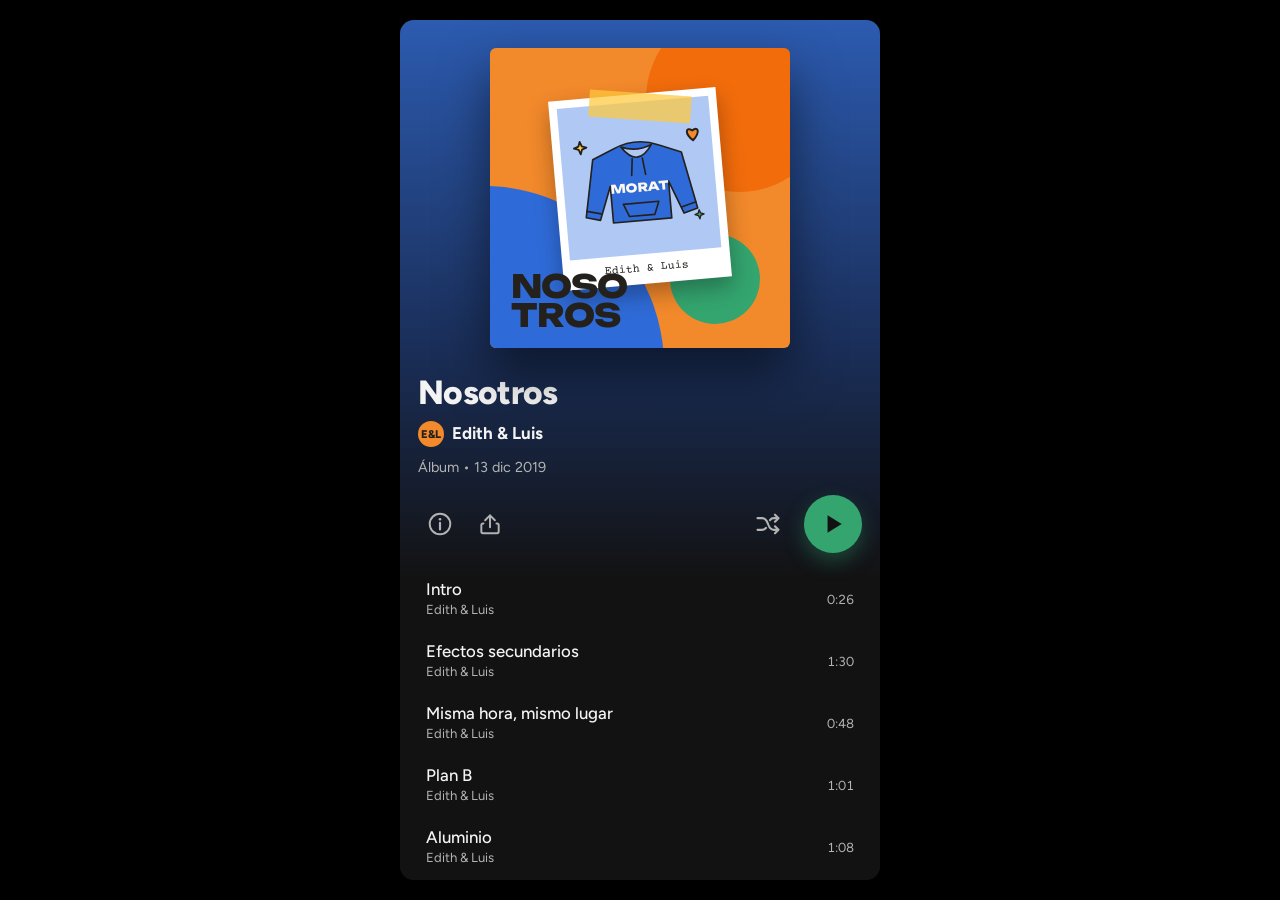
==== commit b8ebf4c5: "Nosotros Wrapped y fuera el botón duplicado de la cartera - Historias estilo Spotify Wrapped al term" ====
--- a/index.html
+++ b/index.html
@@ -104,29 +104,55 @@
 @keyframes eq { 0%, 100% { height: 3px; } 50% { height: 11px; } }
 .tracklist .sub { color: var(--txt-2); font-size: .82rem; display: block; }
 .tracklist .on .nom { color: var(--verde-play); }
-.hoy { display: flex; flex-direction: column; gap: 14px; }
-.hoy-cab { display: flex; align-items: center; gap: 12px; }
-.hoy-cab .mini-arte { width: 52px; height: 52px; flex: none; border-radius: 6px; background: linear-gradient(135deg, var(--naranja) 0 50%, var(--azul) 50%); display: grid; place-items: center; font-family: var(--f-display); font-weight: 800; font-size: .72rem; color: #121212; letter-spacing: -.02em; box-shadow: 0 6px 14px rgba(0, 0, 0, .35); }
-.hoy-cab b { display: block; font-size: 1.05rem; font-weight: 800; line-height: 1.2; }
-.hoy-cab span { display: block; font-size: .82rem; color: var(--txt-2); }
-.hoy-letra { border-radius: 12px; padding: 18px 18px 20px; background: var(--c, #D9572B); color: #fff; display: flex; flex-direction: column; gap: 10px; }
-.hoy-letra .lbl { font-size: .78rem; font-weight: 800; letter-spacing: .02em; opacity: .85; }
-.hoy-letra p { margin: 0; font-weight: 800; font-size: clamp(1.3rem, 6vw, 1.55rem); line-height: 1.25; letter-spacing: -.015em; }
-.hoy-especial { margin: 0; display: flex; align-items: center; gap: 10px; background: var(--app-2); border-radius: 10px; padding: 10px 12px; font-weight: 700; font-size: .92rem; }
-.hoy-especial::before { content: ""; width: 10px; height: 10px; border-radius: 50%; background: var(--verde-play); flex: none; }
-.hoy-datos { display: grid; grid-template-columns: repeat(4, 1fr); gap: 6px; }
-.hoy-datos div { background: var(--app-2); border-radius: 10px; padding: 12px 6px 10px; text-align: center; display: flex; flex-direction: column; gap: 2px; }
-.hoy-datos b { font-family: var(--f-display); font-weight: 800; font-size: 1.6rem; line-height: 1; font-variant-numeric: tabular-nums; }
-.hoy-datos span { font-size: .75rem; color: var(--txt-2); }
-.hoy-pie { margin: -6px 0 0; font-size: .78rem; color: var(--txt-2); text-align: center; }
-.hoy-filas { display: flex; flex-direction: column; }
-.hoy-linea { margin: 0; display: grid; grid-template-columns: 1fr auto; gap: 12px; align-items: center; padding: 10px 2px; border-top: 1px solid var(--app-3); font-size: .92rem; color: var(--txt-2); }
-.hoy-linea b { color: var(--txt); font-size: 1rem; font-variant-numeric: tabular-nums; white-space: nowrap; }
 .tracklist .cerrada { width: 100%; min-height: 62px; display: grid; grid-template-columns: 1fr auto; gap: 14px; align-items: center; padding: 8px; color: var(--txt-2); }
 .tracklist .cerrada .i { display: grid; place-items: center; }
 .nuevo { display: inline-block; vertical-align: middle; margin-left: 6px; padding: 1px 8px; border-radius: 999px; background: var(--verde-play); color: #121212; font-size: .68rem; font-weight: 800; letter-spacing: .04em; text-transform: uppercase; }
 .sub-lado { font-family: var(--f-ui); font-weight: 500; font-size: .82rem; color: var(--txt-2); letter-spacing: 0; margin-left: 6px; }
 .seccion-t { margin: 14px 0 0; font-family: var(--f-ui); font-weight: 800; font-size: 1.35rem; letter-spacing: -.01em; }
+/* ---------- Nosotros Wrapped ---------- */
+.wr-card { position: relative; overflow: hidden; display: grid; grid-template-columns: 1fr auto; align-items: center; gap: 12px; width: 100%; min-height: 108px; padding: 18px; border: 0; border-radius: 14px; text-align: left; color: #fff; background: radial-gradient(circle at calc(100% - 42px) 50%, var(--naranja) 0 62px, transparent 63px), var(--azul); cursor: pointer; transition: transform .2s var(--ease); }
+.wr-card:active { transform: scale(.98); }
+.wr-card .lbl { font-size: .74rem; font-weight: 800; letter-spacing: .14em; text-transform: uppercase; opacity: .9; }
+.wr-card b { display: block; margin-top: 4px; font-family: var(--f-display); font-weight: 800; font-size: 1.32rem; line-height: 1.05; letter-spacing: -.03em; }
+.wr-card small { display: block; margin-top: 6px; font-size: .86rem; opacity: .9; }
+.wr-card .ir { width: 48px; height: 48px; border-radius: 50%; background: #121212; display: grid; place-items: center; }
+.wr { position: fixed; inset: 0; z-index: 60; background: #000; display: flex; justify-content: center; }
+.wr-marco { position: relative; width: 100%; max-width: 480px; height: 100%; overflow: hidden; }
+.wr-barras { position: absolute; top: calc(10px + env(safe-area-inset-top, 0px)); left: 12px; right: 12px; z-index: 3; display: flex; gap: 4px; }
+.wr-barras i { flex: 1; height: 3px; border-radius: 3px; background: rgba(255, 255, 255, .35); }
+.wr-barras i.on { background: #fff; }
+.wr-cerrar { position: absolute; top: calc(22px + env(safe-area-inset-top, 0px)); right: 8px; z-index: 4; width: 44px; height: 44px; border: 0; border-radius: 50%; background: none; color: #fff; display: grid; place-items: center; cursor: pointer; }
+.wr-slide { position: absolute; inset: 0; padding: 86px 26px 40px; display: flex; flex-direction: column; justify-content: center; gap: 14px; background: var(--bg); color: var(--tx, #fff); }
+.wr-slide.entra > * { animation: wr-sube .45s var(--ease) both; }
+.wr-slide.entra > *:nth-child(2) { animation-delay: .08s; } .wr-slide.entra > *:nth-child(3) { animation-delay: .16s; } .wr-slide.entra > *:nth-child(4) { animation-delay: .24s; }
+@keyframes wr-sube { from { opacity: 0; transform: translateY(18px); } }
+@media (prefers-reduced-motion: reduce) { .wr-slide.entra > * { animation: none; } }
+.wr-slide .k1 { font-size: .8rem; font-weight: 800; letter-spacing: .16em; text-transform: uppercase; opacity: .85; margin: 0; }
+.wr-slide h2 { margin: 0; font-family: var(--f-display); font-weight: 800; font-size: clamp(2rem, 10vw, 2.6rem); line-height: 1; letter-spacing: -.04em; }
+.wr-slide .enorme { margin: 0; font-family: var(--f-display); font-weight: 800; font-size: clamp(5rem, 30vw, 8rem); line-height: .85; letter-spacing: -.06em; font-variant-numeric: tabular-nums; }
+.wr-slide p { margin: 0; font-size: 1.15rem; line-height: 1.4; font-weight: 600; }
+.wr-slide .suave { opacity: .85; font-weight: 500; font-size: 1rem; }
+.wr-slide .script { font-family: var(--f-serif); font-style: italic; font-weight: 500; }
+.wr-pola { align-self: center; width: min(70%, 250px); background: #fff; padding: 12px 12px 0; transform: rotate(-3deg); box-shadow: 0 18px 30px rgba(0, 0, 0, .3); }
+.wr-pola .doodle { display: block; width: 100%; height: auto; background: var(--azul-claro); }
+.wr-pola span { display: block; padding: 10px 0 12px; text-align: center; font-family: var(--f-maquina); font-size: .85rem; color: var(--ink); }
+.wr-top { list-style: none; margin: 6px 0 0; padding: 0; display: flex; flex-direction: column; gap: 12px; }
+.wr-top li { display: grid; grid-template-columns: 34px 54px 1fr; gap: 12px; align-items: center; }
+.wr-top .n { font-family: var(--f-display); font-weight: 800; font-size: 1.5rem; }
+.wr-top .mini { width: 54px; height: 54px; border-radius: 4px; overflow: hidden; background: var(--azul-claro); }
+.wr-top .mini svg { width: 100%; height: 100%; }
+.wr-top b { display: block; font-size: 1.05rem; line-height: 1.2; }
+.wr-top small { display: block; font-size: .85rem; opacity: .75; }
+.wr-avatar { width: 150px; height: 150px; border-radius: 50%; background: var(--naranja); color: var(--ink); display: grid; place-items: center; font-family: var(--f-display); font-weight: 800; font-size: 3rem; letter-spacing: -.04em; box-shadow: 0 20px 40px rgba(0, 0, 0, .3); }
+.wr-resumen { background: var(--paper); color: var(--ink); border-radius: 16px; padding: 18px; display: grid; grid-template-columns: 1fr 1fr; gap: 14px 16px; }
+.wr-resumen .todo { grid-column: 1 / -1; }
+.wr-resumen span { display: block; font-size: .72rem; font-weight: 800; letter-spacing: .12em; text-transform: uppercase; color: var(--ink-soft); }
+.wr-resumen b { display: block; font-family: var(--f-display); font-weight: 800; font-size: 1.5rem; line-height: 1.05; letter-spacing: -.03em; }
+.wr-resumen ol { margin: 4px 0 0; padding-left: 1.2em; font-weight: 700; font-size: .95rem; line-height: 1.45; }
+.wr-botones { display: flex; gap: 10px; flex-wrap: wrap; }
+.wr-botones button { flex: 1; min-height: 48px; padding: 8px 16px; border-radius: 999px; border: 0; font-weight: 800; font-size: .95rem; cursor: pointer; }
+.wr-botones .pri { background: var(--verde-play); color: #121212; }
+.wr-botones .sec { background: rgba(255, 255, 255, .14); color: #fff; }
 .nota-papel { background: var(--app-2); border-radius: 12px; padding: 18px 18px 16px; display: flex; flex-direction: column; gap: 10px; }
 .nota-papel ol { margin: 0; padding-left: 1.2em; display: flex; flex-direction: column; gap: 8px; font-size: .92rem; color: var(--txt-2); }
 .nota-papel h3 { margin: 0; font-family: var(--f-display); font-weight: 700; font-size: 1.05rem; letter-spacing: -.01em; }
@@ -342,7 +368,7 @@
 .check .caja { width: 32px; height: 32px; flex: none; }
 .check .palomita { stroke-dasharray: 60; stroke-dashoffset: 60; transition: stroke-dashoffset .5s var(--ease); }
 .check.marcado .palomita { stroke-dashoffset: 0; }
-#btnNo.huye { position: fixed; z-index: 30; transition: left .25s var(--ease), top .25s var(--ease); background: var(--blanco); border-radius: 12px; box-shadow: 0 6px 18px rgba(0, 0, 0, .3); padding: 6px 12px; }
+#btnNo.huye { position: relative; z-index: 2; transition: transform .3s var(--ease); background: var(--blanco); border-radius: 12px; box-shadow: 0 6px 18px rgba(0, 0, 0, .25); padding: 6px 12px; }
 .respuesta { text-align: center; display: flex; flex-direction: column; align-items: center; gap: 10px; }
 .respuesta .grande { font-family: var(--f-display); font-weight: 800; font-size: clamp(1.8rem, 8.5vw, 2.3rem); line-height: 1; letter-spacing: -.02em; margin: 0; text-wrap: balance; }
 .respuesta .script { font-family: var(--f-serif); font-style: italic; font-size: 1.4rem; margin: 0; }
@@ -436,17 +462,25 @@
     <span class="asa" aria-hidden="true"></span>
     <h2 id="tituloHoja">Compartir «Nosotros»</h2>
     <div class="pestanas" role="tablist">
-      <button role="tab" class="pest on" data-tarjeta="disco" aria-selected="true">Oscura</button>
-      <button role="tab" class="pest" data-tarjeta="papel" aria-selected="false">Clara</button>
+      <button role="tab" class="pest on" data-tarjeta="boleto" aria-selected="true">Boleto</button>
+      <button role="tab" class="pest" data-tarjeta="contra" aria-selected="false">Disco</button>
+      <button role="tab" class="pest" data-tarjeta="polaroid" aria-selected="false">Polaroid</button>
     </div>
-    <img class="vista-qr" data-vista-qr src="qr/tarjeta-disco.png" alt="Tarjeta con el código QR del disco">
+    <img class="vista-qr" data-vista-qr src="qr/tarjeta-boleto.png" alt="Tarjeta con el código QR del disco">
     <div class="opciones-hoja">
-      <a class="op-hoja" data-descargar href="qr/tarjeta-disco.png" download="nosotros-qr.png">
+      <a class="op-hoja" data-descargar href="qr/tarjeta-boleto.png" download="nosotros-qr-boleto.png">
         <span class="ico"><svg width="22" height="22" viewBox="0 0 24 24" aria-hidden="true"><path d="M12 4 V15 M7.5 10.5 L12 15 L16.5 10.5 M5 19.5 H19" fill="none" stroke="currentColor" stroke-width="2" stroke-linecap="round" stroke-linejoin="round"/></svg></span>Descargar imagen</a>
       <button class="op-hoja" data-compartir-link><span class="ico"><svg width="22" height="22" viewBox="0 0 24 24" aria-hidden="true"><circle cx="18" cy="5.5" r="2.5" fill="none" stroke="currentColor" stroke-width="2"/><circle cx="6" cy="12" r="2.5" fill="none" stroke="currentColor" stroke-width="2"/><circle cx="18" cy="18.5" r="2.5" fill="none" stroke="currentColor" stroke-width="2"/><path d="M8.2 10.8 L15.8 6.7 M8.2 13.2 L15.8 17.3" stroke="currentColor" stroke-width="2"/></svg></span>Compartir link</button>
       <button class="op-hoja" data-copiar-link><span class="ico"><svg width="22" height="22" viewBox="0 0 24 24" aria-hidden="true"><path d="M10 14 L14 10 M8.5 11.5 L6.5 13.5 A3.5 3.5 0 0 0 11.5 18.5 L13.5 16.5 M15.5 12.5 L17.5 10.5 A3.5 3.5 0 0 0 12.5 5.5 L10.5 7.5" fill="none" stroke="currentColor" stroke-width="2" stroke-linecap="round"/></svg></span>Copiar link</button>
     </div>
     <p class="aviso-hoja" data-aviso-hoja role="status"></p>
+  </div>
+</div>
+<div class="wr" data-wr hidden role="dialog" aria-modal="true" aria-label="Nosotros Wrapped">
+  <div class="wr-marco">
+    <div class="wr-barras" data-wr-barras aria-hidden="true"></div>
+    <button class="wr-cerrar" data-wr-cerrar aria-label="Cerrar"><svg width="22" height="22" viewBox="0 0 24 24" aria-hidden="true"><path d="M6 6 L18 18 M18 6 L6 18" stroke="currentColor" stroke-width="2.4" stroke-linecap="round"/></svg></button>
+    <div data-wr-slides aria-live="polite"></div>
   </div>
 </div>
 <canvas id="confeti" hidden></canvas>
@@ -609,11 +643,11 @@
     quiz: { q: "¿Quién nos volvió a juntar?", ops: ["Tu amiga de la prepa", "Facebook, con sus recuerdos", "Mi mejor amigo, una noche de Minecraft"], ok: 2, bien: "Él. Y le vamos a deber eso para siempre." }
   },
   {
-    titulo: "Explanada", cuando: "28 de febrero", foto: "fotos/cap-07.jpg",
+    titulo: "Explanada", cuando: "28 feb 2025", foto: "fotos/cap-07.jpg",
     escenas: [
       { t: "El concierto", p: [
         "Contigo vi a Little Jesus en vivo por primera vez.",
-        "Fue el 28 de febrero, en Pachuca, en el Auditorio Explanada.",
+        "Fue el 28 de febrero de 2025, en Pachuca, en el Auditorio Explanada.",
         "Cantamos todas. Obvio. Somos súper fans."
       ]},
       { t: "El Airbnb", p: [
@@ -629,7 +663,7 @@
         "Ese día quería pedirte que fueras mi novia.",
         "Lo traía pensado. Pero no se dio la ocasión.",
         "Después del concierto vimos pelis, nos quedamos dormidos juntos y ya.",
-        "Me quedé con la pregunta guardada. <span class='script'>Spoiler: aquí la traigo.</span>",
+        "Me quedé con la pregunta guardada.",
         "Y todavía nos quedan muchas primeras veces pendientes."
       ]}
     ],
@@ -1118,11 +1152,9 @@
     { t: "Hagamos cuentas." },
     { t: "Desde aquella servilleta, el 13 de diciembre de 2019, han pasado…" },
     { b: "reloj" },
-    { t: "Algunos de novios. Muchos de amigos. Ninguno sin acordarme de ti." },
+    { t: "Algunos de novios. Muchos de amigos. Ninguno sin olvidarme de ti." },
     { t: "Y lo que viene ya tiene fecha:" },
-    { b: "datos" },
-    { t: "En todo este tiempo, solo una vez te pedí que fueras mi novia." },
-    { t: "<span class='script'>La segunda vez es la siguiente canción.</span>" }
+    { b: "datos" }
   ]
 });
 TRACKS.push({
@@ -1169,32 +1201,6 @@
 const diasPara = d => Math.max(0, Math.ceil((new Date(d.getFullYear(), d.getMonth(), d.getDate()) - new Date(new Date().getFullYear(), new Date().getMonth(), new Date().getDate())) / 864e5));
 const fechaCorta = d => d.toLocaleDateString("es-MX", { day: "numeric", month: "long" });
 
-/* una razón distinta cada día (agrega todas las que quieras) */
-const RAZONES = [
-  "Porque me dijiste «me gusta tu sudadera» y me cambiaste el día.",
-  "Porque me escribiste primero, aunque tu amiga hizo la mitad del trabajo.",
-  "Porque contigo cualquier camino se siente corto.",
-  "Porque te reíste de mi servilleta y aun así dijiste que sí.",
-  "Porque me dedicaste «La magia» y ahora es nuestra.",
-  "Porque estuviste cuando se fue mi abuelita.",
-  "Porque eres muy valiente, aunque a veces no lo notes.",
-  "Porque tratas bonito a todos, hasta a los perritos más loquitos.",
-  "Porque disfrutas las cosas pequeñas.",
-  "Porque cantamos todas en Pachuca.",
-  "Porque tenemos el mismo humor.",
-  "Porque nuestra música se parece tanto que ya no sé cuál canción es tuya y cuál es mía.",
-  "Porque sientes muchísimo.",
-  "Porque siempre sales adelante.",
-  "Porque contigo las primeras veces se sienten importantes.",
-  "Porque volviste.",
-  "Porque eres mi Hernán Cortés.",
-  "Porque quieres mucho, y se nota.",
-  "Porque eres muy capaz.",
-  "Porque hablar contigo de lo que sea se siente como estar en paz.",
-  "Porque nos imaginamos la misma casa, con Rayo incluido.",
-  "Porque después de todo este tiempo me sigues gustando igual.",
-  "Porque eres tú. Y con eso basta."
-];
 
 const IDX_FINAL = TRACKS.findIndex(t => t.tipo === "final");
 /* duración de cada línea: lo que tarda en leerse con calma */
@@ -1240,7 +1246,6 @@
         <button class="accion" data-ir-guia aria-label="Cómo se escucha este disco"><svg width="26" height="26" viewBox="0 0 24 24" aria-hidden="true"><circle cx="12" cy="12" r="9.5" fill="none" stroke="currentColor" stroke-width="1.8"/><path d="M12 11 V17" stroke="currentColor" stroke-width="2" stroke-linecap="round"/><circle cx="12" cy="7.6" r="1.2" fill="currentColor"/></svg></button>
         <button class="accion" data-instalar hidden aria-label="Instalar como app"><svg width="26" height="26" viewBox="0 0 24 24" aria-hidden="true"><circle cx="12" cy="12" r="9.5" fill="none" stroke="currentColor" stroke-width="1.8"/><path d="M12 7 V15 M8.5 11.5 L12 15 L15.5 11.5" fill="none" stroke="currentColor" stroke-width="2" stroke-linecap="round" stroke-linejoin="round"/></svg></button>
         <button class="accion" data-compartir aria-label="Compartir y descargar el QR"><svg width="26" height="26" viewBox="0 0 24 24" aria-hidden="true"><path d="M12 15 V4 M7.5 8.5 L12 4 L16.5 8.5" fill="none" stroke="currentColor" stroke-width="1.8" stroke-linecap="round" stroke-linejoin="round"/><path d="M6 11.5 H5.5 A1.5 1.5 0 0 0 4 13 V19 A1.5 1.5 0 0 0 5.5 20.5 H18.5 A1.5 1.5 0 0 0 20 19 V13 A1.5 1.5 0 0 0 18.5 11.5 H18" fill="none" stroke="currentColor" stroke-width="1.8" stroke-linecap="round"/></svg></button>
-        <button class="accion" data-ir-cartera aria-label="Tu cartera de vales"><svg width="26" height="26" viewBox="0 0 24 24" aria-hidden="true"><rect x="3" y="6.5" width="18" height="12" rx="2.5" fill="none" stroke="currentColor" stroke-width="1.8"/><path d="M15 12.5 H21" stroke="currentColor" stroke-width="1.8"/><circle cx="16.8" cy="12.5" r="1.1" fill="currentColor"/></svg></button>
       </div>
       <div class="der">
         <button class="accion" data-aleatorio aria-label="Escuchar una canción al azar"><svg width="28" height="28" viewBox="0 0 24 24" aria-hidden="true"><path d="M3 7 H7 C10 7 11 9 12 12 C13 15 14 17 17 17 H21 M18 14 L21 17 L18 20 M3 17 H7 C8.6 17 9.6 16.4 10.3 15.4 M13.7 8.6 C14.4 7.6 15.4 7 17 7 H21 M18 4 L21 7 L18 10" fill="none" stroke="currentColor" stroke-width="1.8" stroke-linecap="round" stroke-linejoin="round"/></svg></button>
@@ -1252,15 +1257,17 @@
     <ol class="tracklist" data-lista="a"></ol>
     <h2 class="seccion-t">Lado B <span class="sub-lado">se va abriendo con el tiempo</span></h2>
     <ol class="tracklist" data-lista="b"></ol>
-    <h2 class="seccion-t">Hoy</h2>
-    <section class="hoy" data-hoy aria-label="Hoy"></section>
+    <button class="wr-card" data-wrapped hidden>
+      <span><span class="lbl">Ya está listo</span><b>Tu Nosotros Wrapped</b><small>Lo que escuchaste de nuestra historia.</small></span>
+      <span class="ir" aria-hidden="true"><svg width="20" height="20" viewBox="0 0 24 24"><path d="M8 5 L19 12 L8 19 Z" fill="#fff"/></svg></span>
+    </button>
     <section class="cartera" data-cartera aria-label="Tu cartera de vales"></section>
     <div class="nota-papel" data-guia>
       <h3>Cómo se escucha este disco</h3>
       <ol>
         <li>Cada canción es un capítulo. La letra es nuestra historia y va apareciendo sola.</li>
         <li>Si lees más rápido que la música, toca la letra. Si quieres pausa, abajo está el botón.</li>
-        <li>Si quieres que una voz te la vaya leyendo mientras se ilumina, prende el botón «Narración» de abajo.</li>
+        <li>Una voz te la va leyendo mientras se ilumina. Si prefieres leer en silencio, apaga «Narración» abajo.</li>
         <li>Todo lo que esté pegado como papel se toca: se voltea, se abre o trae algo adentro.</li>
         <li>Al final de cada canción hay una pregunta sobre nosotros. Si aciertas, te ganas un vale de verdad: lo raspas, se guarda en tu cartera y me lo cobras cuando quieras.</li>
         <li>Cada canción tiene un espacio para <i>tu versión</i>. Al final me la mandas y la guardo con todo lo demás.</li>
@@ -1379,7 +1386,7 @@
   v.el.style.animation = "none"; void v.el.offsetWidth; v.el.style.animation = "";
 }
 function guardar() { mem.set("revelado", visto); mem.set("pos", pos); }
-function irInicio() { pausar(); trackActual = -1; $player.hidden = true; mostrar(0); pintarCartera(); pintarLista(); pintarHoy(); }
+function irInicio() { pausar(); trackActual = -1; $player.hidden = true; mostrar(0); pintarCartera(); pintarLista(); pintarWrapped(); }
 function irTrack(k) {
   if (!abierta(TRACKS[k])) return;
   pausar();
@@ -1422,7 +1429,7 @@
 }
 vistas.forEach(v => v.el.querySelectorAll("[data-letra] .ly:not(.blk) p").forEach(p => { p.closest(".ly")._w = envolverPalabras(p); }));
 
-const DICCION = { "NSQK": "N S Q K", "NSQK.": "N S Q K.", "♡": "" };
+const DICCION = { "NSQK": "Nescuik", "NSQK.": "Nescuik.", "♡": "" };
 const decir = palabra => DICCION[palabra] ?? palabra.replace(/[«»♡]/g, "");
 let vozEs = null, narrar = mem.get("narracion2", true), tokenVoz = 0, luz = 0, luzVoz = -1, inicioVoz = 0, estVoz = 0, hayLimites = false, pidioVoz = 0, arrancoVoz = false, fallasVoz = 0;
 const $pVoz = document.getElementById("pVoz");
@@ -1625,6 +1632,7 @@
   const dt = ultimo ? ts - ultimo : 0;
   ultimo = ts;
   transcurrido += dt;
+  sumarEscucha(trackActual, dt);
   const k = trackActual, t = TRACKS[k];
   const conVoz = narrando() && !t.versos[pos[k]].b && luzVoz >= 0;
   if (conVoz) {
@@ -1649,7 +1657,16 @@
   hablar();
   cancelAnimationFrame(raf); raf = requestAnimationFrame(bucle);
 }
-function pausar() { sonando = false; callar(); cancelAnimationFrame(raf); actualizarPlay(); }
+function pausar() { sonando = false; callar(); cancelAnimationFrame(raf); actualizarPlay(); mem.set("escuchado", escuchado); }
+/* cuánto tiempo suena cada canción (para el Wrapped) */
+const escuchado = mem.get("escuchado", {});
+let ultimoGuardado = 0;
+function sumarEscucha(k, dt) {
+  if (k < 0 || dt <= 0 || dt > 1000) return;
+  escuchado[k] = (escuchado[k] || 0) + dt;
+  const ahora = performance.now();
+  if (ahora - ultimoGuardado > 4000) { ultimoGuardado = ahora; mem.set("escuchado", escuchado); }
+}
 function actualizarPlay() {
   /* los íconos son SVG: se ocultan con el atributo, no con la propiedad */
   document.getElementById("icoPlay").toggleAttribute("hidden", sonando);
@@ -1734,33 +1751,125 @@
   document.querySelector('[data-lista="a"]').innerHTML = TRACKS.map((t, k) => t.tipo === "ladob" ? "" : fila(t, k)).join("");
   document.querySelector('[data-lista="b"]').innerHTML = TRACKS.map((t, k) => t.tipo === "ladob" ? fila(t, k) : "").join("");
 }
-function pintarHoy() {
-  const el = document.querySelector("[data-hoy]");
-  if (!el) return;
-  const hoy = new Date();
-  const nDia = Math.floor(new Date(hoy.getFullYear(), hoy.getMonth(), hoy.getDate()) / 864e5);
-  const razon = RAZONES[((nDia % RAZONES.length) + RAZONES.length) % RAZONES.length];
-  const t = mesesSemanasDias(PRIMER_SI, hoy);
-  let especial = "";
-  if (hoy.getDate() === 13 && hoy.getMonth() === 11) especial = `Hoy es 13 de diciembre: ${hoy.getFullYear() - 2019} años de aquella servilleta.`;
-  else if (hoy.getDate() === 13) especial = `Hoy es 13. Otro mes desde aquella servilleta.`;
-  const prox = TRACKS.filter(x => x.desde && !abierta(x)).sort((a, b) => a.desde - b.desde)[0];
-  const faltanNSQK = diasPara(NSQK);
-  const COLORES_DIA = ["#D9572B", "#2F5FB8", "#2E8B57", "#C4473E", "#23807A", "#5E6472"];
-  const color = COLORES_DIA[((nDia % COLORES_DIA.length) + COLORES_DIA.length) % COLORES_DIA.length];
-  const fecha = hoy.toLocaleDateString("es-MX", { weekday: "long", day: "numeric", month: "long" });
-  el.innerHTML = `
-    <div class="hoy-cab"><span class="mini-arte" aria-hidden="true">HOY</span><div><b>Hecho para Edith</b><span>${fecha.charAt(0).toUpperCase() + fecha.slice(1)} · cambia cada día</span></div></div>
-    ${especial ? `<p class="hoy-especial">${especial}</p>` : ""}
-    <div class="hoy-letra" style="--c:${color}"><span class="lbl">Razón del día</span><p>${razon}</p></div>
-    <div class="hoy-datos">
-      <div><b>${t.anios}</b><span>${t.anios === 1 ? "año" : "años"}</span></div><div><b>${t.meses}</b><span>${t.meses === 1 ? "mes" : "meses"}</span></div><div><b>${t.semanas}</b><span>${t.semanas === 1 ? "semana" : "semanas"}</span></div><div><b>${t.dias}</b><span>${t.dias === 1 ? "día" : "días"}</span></div>
-    </div>
-    <p class="hoy-pie">desde aquella servilleta</p>
-    <div class="hoy-filas">
-      ${faltanNSQK > 0 ? `<p class="hoy-linea"><span>Para NSQK juntos</span><b>${faltanNSQK} días</b></p>` : ""}
-      ${prox ? `<p class="hoy-linea"><span>Próxima del Lado B: ${prox.titulo}</span><b>${diasPara(prox.desde)} días</b></p>` : ""}
-    </div>`;
+/* ---------- Nosotros Wrapped ---------- */
+/* aparece cuando termina el disco (la pista oculta) o ya dijo que sí */
+const discoTerminado = () => !!mem.get("si", null) || (visto[IDX_FINAL] || 0) >= TRACKS[IDX_FINAL].versos.length;
+function pintarWrapped() { const b = document.querySelector("[data-wrapped]"); if (b) b.hidden = !discoTerminado(); }
+function datosWrapped() {
+  const porTrack = TRACKS.map((t, k) => {
+    const n = Math.min(visto[k] || 0, t.versos.length);
+    /* si escuchó antes de que existiera el contador, se estima con las líneas que ya vio */
+    const estimado = t.durs.slice(0, n).reduce((a, b) => a + b, 0);
+    return { k, t, ms: Math.max(escuchado[k] || 0, estimado), lineas: t.versos.slice(0, n).filter(v => !v.b).length };
+  }).filter(x => x.ms > 0);
+  const top = [...porTrack].sort((a, b) => b.ms - a.ms).slice(0, 5);
+  const ms = porTrack.reduce((a, x) => a + x.ms, 0);
+  const lineas = porTrack.reduce((a, x) => a + x.lineas, 0);
+  const totalLineas = TRACKS.filter(t => !t.desde).reduce((a, t) => a + t.versos.filter(v => !v.b).length, 0);
+  return { top, minutos: Math.max(1, Math.round(ms / 6e4)), lineas: Math.min(lineas, totalLineas), totalLineas, vales: vales.size };
+}
+const fmtMin = ms => { const m = Math.floor(ms / 6e4), s = Math.round(ms % 6e4 / 1e3); return m ? `${m} min ${s} s` : `${s} s`; };
+function tiempoJuntos() {
+  const t = mesesSemanasDias(PRIMER_SI, new Date()), partes = [];
+  if (t.anios) partes.push(plural(t.anios, "año", "años"));
+  if (t.meses) partes.push(plural(t.meses, "mes", "meses"));
+  const d = t.semanas * 7 + t.dias;
+  if (d || !partes.length) partes.push(plural(d, "día", "días"));
+  return partes.length > 1 ? partes.slice(0, -1).join(", ") + " y " + partes[partes.length - 1] : partes[0];
+}
+let wrSlides = [], wrI = 0, wrDatos = null;
+function slidesWrapped(d) {
+  const uno = d.top[0];
+  const valesTxt = d.vales === VALES.length ? "Todos. Ahora sí te debo el premio mayor." : d.vales ? "Y todos se cobran: están en tu cartera." : "Ninguno… pero igual te los debo.";
+  return [
+    { bg: "var(--naranja)", tx: "var(--ink)", html: `<p class="k1">Nosotros Wrapped</p><h2>${ELLA}, este es tu resumen.</h2><p class="script" style="font-size:1.5rem">De 2019 a hoy.</p><p class="suave">Toca para seguir.</p>` },
+    { bg: "var(--azul)", html: `<p class="k1">Escuchaste</p><p class="enorme">${d.minutos}</p><p>${d.minutos === 1 ? "minuto" : "minutos"} de nuestra historia.</p><p class="suave">Leíste ${d.lineas} de ${d.totalLineas} líneas. ${d.lineas >= d.totalLineas ? "Todas. Ni una saltada." : "Las demás te esperan."}</p>` },
+    uno && { bg: "#2E8B57", html: `<p class="k1">Tu canción #1</p><div class="wr-pola">${svg(uno.t.arte, "")}<span>${uno.t.cuando}</span></div><h2>${uno.t.titulo}</h2><p class="suave">${fmtMin(uno.ms)} escuchándola.</p>` },
+    d.top.length > 1 && { bg: "#151515", html: `<p class="k1">Tu top ${d.top.length}</p><ol class="wr-top">${d.top.map((x, i) => `<li><span class="n">${i + 1}</span><span class="mini">${svg(x.t.arte, "")}</span><span><b>${x.t.titulo}</b><small>${fmtMin(x.ms)}</small></span></li>`).join("")}</ol>` },
+    { bg: "var(--amarillo)", tx: "var(--ink)", html: `<p class="k1">Ganaste</p><p class="enorme">${d.vales}</p><p>de ${VALES.length} vales.</p><p class="suave">${valesTxt}</p>` },
+    { bg: "#C4473E", html: `<p class="k1">Tu artista #1</p><div class="wr-avatar" aria-hidden="true">E&amp;L</div><h2>Ruicito</h2><p>Llevas ${tiempoJuntos()} escuchándolo.</p><p class="suave">Estás en el top 1 de sus oyentes. Bueno: eres la única.</p>` },
+    { bg: "#151515", html: `<p class="k1">Tu Nosotros Wrapped</p>
+      <div class="wr-resumen">
+        <div class="todo"><span>Top canciones</span><ol>${d.top.map(x => `<li>${x.t.titulo}</li>`).join("")}</ol></div>
+        <div><span>Minutos</span><b>${d.minutos}</b></div><div><span>Vales</span><b>${d.vales}/${VALES.length}</b></div>
+        <div class="todo"><span>Artista #1</span><b>Ruicito</b></div>
+      </div>
+      <div class="wr-botones"><button class="pri" data-wr-guardar>Guardar imagen</button><button class="sec" data-wr-otra>Ver otra vez</button></div>` }
+  ].filter(Boolean);
+}
+const $wr = document.querySelector("[data-wr]");
+function abrirWrapped() {
+  pausar();
+  wrDatos = datosWrapped();
+  wrSlides = slidesWrapped(wrDatos);
+  $wr.querySelector("[data-wr-barras]").innerHTML = wrSlides.map(() => "<i></i>").join("");
+  $wr.hidden = false;
+  irSlide(0);
+  $wr.querySelector("[data-wr-cerrar]").focus();
+}
+function cerrarWrapped() { $wr.hidden = true; const b = document.querySelector("[data-wrapped]"); if (b) b.focus(); }
+function irSlide(i) {
+  wrI = Math.max(0, Math.min(wrSlides.length - 1, i));
+  const sl = wrSlides[wrI];
+  $wr.querySelector("[data-wr-slides]").innerHTML = `<div class="wr-slide entra" style="--bg:${sl.bg};--tx:${sl.tx || "#fff"}">${sl.html}</div>`;
+  $wr.querySelectorAll("[data-wr-barras] i").forEach((b, j) => b.classList.toggle("on", j <= wrI));
+}
+$wr.addEventListener("click", e => {
+  if (e.target.closest("[data-wr-cerrar]")) return cerrarWrapped();
+  if (e.target.closest("[data-wr-guardar]")) return guardarWrapped();
+  if (e.target.closest("[data-wr-otra]")) return irSlide(0);
+  if (e.target.closest("button, a")) return;
+  const r = $wr.querySelector(".wr-marco").getBoundingClientRect();
+  irSlide(e.clientX - r.left < r.width / 3 ? wrI - 1 : wrI + 1);
+});
+document.addEventListener("keydown", e => {
+  if ($wr.hidden) return;
+  if (e.key === "Escape") cerrarWrapped();
+  else if (e.key === "ArrowRight") irSlide(wrI + 1);
+  else if (e.key === "ArrowLeft") irSlide(wrI - 1);
+});
+document.addEventListener("click", e => { if (e.target.closest("[data-wrapped]")) abrirWrapped(); });
+
+/* la imagen para guardar o compartir, tamaño historia (1080×1920) */
+async function guardarWrapped() {
+  const d = wrDatos, W = 1080, H = 1920;
+  try { await Promise.all(["800 80px Unbounded", "700 40px Figtree", "italic 500 60px Fraunces"].map(f => document.fonts.load(f))); } catch (e) {}
+  const cv = document.createElement("canvas"); cv.width = W; cv.height = H;
+  const c = cv.getContext("2d");
+  const css = n => getComputedStyle(document.documentElement).getPropertyValue(n).trim();
+  c.fillStyle = css("--azul"); c.fillRect(0, 0, W, H);
+  c.fillStyle = css("--naranja"); c.beginPath(); c.arc(W + 60, 160, 420, 0, Math.PI * 2); c.fill();
+  c.fillStyle = css("--verde"); c.beginPath(); c.arc(-40, H - 120, 330, 0, Math.PI * 2); c.fill();
+  const estrellaC = (x, y, s, col) => { c.save(); c.translate(x, y); c.scale(s, s); c.beginPath(); [[0,-9],[2.4,-2.4],[9,0],[2.4,2.4],[0,9],[-2.4,2.4],[-9,0],[-2.4,-2.4]].forEach(([a, b], i) => i ? c.lineTo(a, b) : c.moveTo(a, b)); c.closePath(); c.fillStyle = col; c.fill(); c.lineWidth = 2; c.strokeStyle = css("--ink"); c.stroke(); c.restore(); };
+  estrellaC(890, 250, 4.5, css("--amarillo")); estrellaC(W - 130, H - 170, 4, "#fff");
+  /* tarjeta */
+  const x0 = 90, y0 = 360, w = W - 180, h = 1220;
+  c.fillStyle = css("--paper"); c.strokeStyle = css("--ink"); c.lineWidth = 8;
+  c.beginPath(); c.roundRect(x0, y0, w, h, 40); c.fill(); c.stroke();
+  c.fillStyle = "rgba(255,201,61,.85)"; c.save(); c.translate(W / 2, y0); c.rotate(.04); c.fillRect(-150, -36, 300, 72); c.restore();
+  c.fillStyle = "#fff"; c.font = "800 92px Unbounded, sans-serif"; c.fillText("NOSOTROS", 90, 210);
+  c.font = "italic 500 64px Fraunces, serif"; c.fillText("Wrapped", 96, 290);
+  c.fillStyle = css("--ink");
+  const etiqueta = (t, x, y) => { c.font = "800 30px Figtree, sans-serif"; c.fillStyle = css("--ink-soft"); c.fillText(t.toUpperCase(), x, y); c.fillStyle = css("--ink"); };
+  etiqueta("Top canciones", x0 + 60, y0 + 110);
+  d.top.forEach((t, i) => { c.font = "800 50px Unbounded, sans-serif"; c.fillStyle = css("--naranja-os"); c.fillText(String(i + 1), x0 + 60, y0 + 190 + i * 82); c.fillStyle = css("--ink"); c.font = "700 46px Figtree, sans-serif"; c.fillText(t.t.titulo, x0 + 130, y0 + 188 + i * 82, w - 190); });
+  const yb = y0 + 650;
+  c.fillRect(x0 + 60, yb - 40, w - 120, 4);
+  etiqueta("Minutos", x0 + 60, yb + 30); etiqueta("Vales", x0 + w / 2 + 10, yb + 30);
+  c.font = "800 120px Unbounded, sans-serif"; c.fillText(String(d.minutos), x0 + 60, yb + 160); c.fillText(`${d.vales}/${VALES.length}`, x0 + w / 2 + 10, yb + 160);
+  etiqueta("Artista #1", x0 + 60, yb + 270);
+  c.font = "800 96px Unbounded, sans-serif"; c.fillText("Ruicito", x0 + 60, yb + 380);
+  c.font = "italic 500 44px Fraunces, serif"; c.fillStyle = css("--ink-soft"); c.fillText(`${tiempoJuntos()} juntos.`, x0 + 60, yb + 470, w - 120);
+  c.fillStyle = "#fff"; c.font = "700 36px Figtree, sans-serif"; c.textAlign = "center"; c.fillText(`${ELLA} & ${EL} · 2019 — hoy`, W / 2, H - 150);
+  const blob = await new Promise(r => cv.toBlob(r, "image/png"));
+  const archivo = new File([blob], "nosotros-wrapped.png", { type: "image/png" });
+  if (navigator.canShare && navigator.canShare({ files: [archivo] })) {
+    try { await navigator.share({ files: [archivo], title: "Nosotros Wrapped" }); return; } catch (e) { if (e.name === "AbortError") return; }
+  }
+  const a = document.createElement("a");
+  a.href = URL.createObjectURL(blob); a.download = "nosotros-wrapped.png";
+  document.body.appendChild(a); a.click(); a.remove();
+  setTimeout(() => URL.revokeObjectURL(a.href), 2000);
 }
 
 /* ---------- raspaditos ---------- */
@@ -1855,7 +1964,7 @@
     $hoja.querySelectorAll("[data-tarjeta]").forEach(b => { b.classList.toggle("on", b === pest); b.setAttribute("aria-selected", b === pest); });
     $hoja.querySelector("[data-vista-qr]").src = `qr/tarjeta-${t}.png`;
     const d = $hoja.querySelector("[data-descargar]");
-    d.href = `qr/tarjeta-${t}.png`; d.download = `nosotros-qr-${t === "disco" ? "oscura" : "clara"}.png`;
+    d.href = `qr/tarjeta-${t}.png`; d.download = `nosotros-qr-${t}.png`;
     return;
   }
   if (e.target.closest("[data-compartir-link]")) {
@@ -1870,7 +1979,6 @@
     return;
   }
   if (e.target.closest("[data-ir-guia]")) { document.querySelector("[data-guia]").scrollIntoView({ behavior: suave(), block: "start" }); return; }
-  if (e.target.closest("[data-ir-cartera]")) { document.querySelector("[data-cartera]").scrollIntoView({ behavior: suave(), block: "start" }); return; }
   if (e.target.closest("[data-instalar]") && avisoInstalar) { avisoInstalar.prompt(); avisoInstalar = null; e.target.closest("[data-instalar]").hidden = true; return; }
   if (e.target.closest("[data-play-album]")) {
     const k = TRACKS.findIndex((t, j) => abierta(t) && (visto[j] || 0) < t.versos.length);
@@ -2022,22 +2130,39 @@
 const $no = document.getElementById("btnNo");
 const $noTxt = document.getElementById("noTxt");
 const frasesNo = ["¿Segura?", "Piénsalo", "¿Neta?", "Ese no sirve", "Dale al sí"];
-let intentos = 0;
+let intentos = 0, noX = 0, noY = 0;
+/* el «No» se escapa, pero sin salirse de la servilleta: tiene transform y clip-path,
+   así que con position: fixed quedaba recortado y parecía que desaparecía */
 function huir(e) {
   if (e) e.preventDefault();
   intentos++;
   $noTxt.textContent = frasesNo[Math.min(intentos - 1, frasesNo.length - 1)];
   $si.style.transform = `scale(${Math.min(1 + intentos * .12, 1.7)})`;
-  const r = $no.getBoundingClientRect();
   $no.classList.add("huye");
-  const w = r.width, h = r.height, m = 16;
-  $no.style.left = (m + Math.random() * Math.max(0, innerWidth - w - m * 2)) + "px";
-  $no.style.top = (m + Math.random() * Math.max(0, innerHeight - h - 140)) + "px";
-  if (intentos >= 7) $no.hidden = true;
+  const sv = $no.closest(".servilleta").getBoundingClientRect();
+  /* posición sin mover (sin animación de por medio) para calcular el salto desde ahí */
+  $no.style.transition = "none"; $no.style.transform = "none";
+  const r = $no.getBoundingClientRect(), si = $si.getBoundingClientRect();
+  $no.style.transform = `translate(${noX}px, ${noY}px)`; void $no.offsetWidth; $no.style.transition = "";
+  const x0 = r.left, y0 = r.top, m = 14;
+  /* que nunca tape la pregunta: solo se mueve debajo de «(otra vez)» */
+  const arriba = $no.closest(".servilleta").querySelector(".otra").getBoundingClientRect().bottom + 6;
+  const choca = (x, y) => x < si.right + 10 && x + r.width > si.left - 10 && y < si.bottom + 10 && y + r.height > si.top - 10;
+  let x = x0 + noX, y = y0 + noY;
+  for (let i = 0; i < 40; i++) {
+    const cx = sv.left + m + Math.random() * Math.max(0, sv.width - r.width - m * 2);
+    const cy = arriba + Math.random() * Math.max(0, sv.bottom - m - r.height - arriba);
+    if (choca(cx, cy) || Math.hypot(cx - x, cy - y) < 50) continue;
+    x = cx; y = cy; break;
+  }
+  noX = x - x0; noY = y - y0;
+  $no.style.transform = `translate(${noX}px, ${noY}px)`;
 }
 $no.addEventListener("pointerenter", e => { if (e.pointerType === "mouse") huir(); });
-$no.addEventListener("pointerdown", huir);
-$no.addEventListener("click", huir);
+let ultimoToque = 0;
+$no.addEventListener("pointerdown", e => { ultimoToque = performance.now(); huir(e); });
+/* el toque ya contó en pointerdown; el click solo cuenta si no hubo toque (teclado) */
+$no.addEventListener("click", e => { e.preventDefault(); if (performance.now() - ultimoToque > 800) huir(); });
 function decirSi(animar) {
   $si.classList.add("marcado");
   $si.style.transform = "";
@@ -2151,7 +2276,7 @@
 }
 pintarCartera();
 pintarLista();
-pintarHoy();
+pintarWrapped();
 armarResumen();
 mostrar(0);
 </script>
